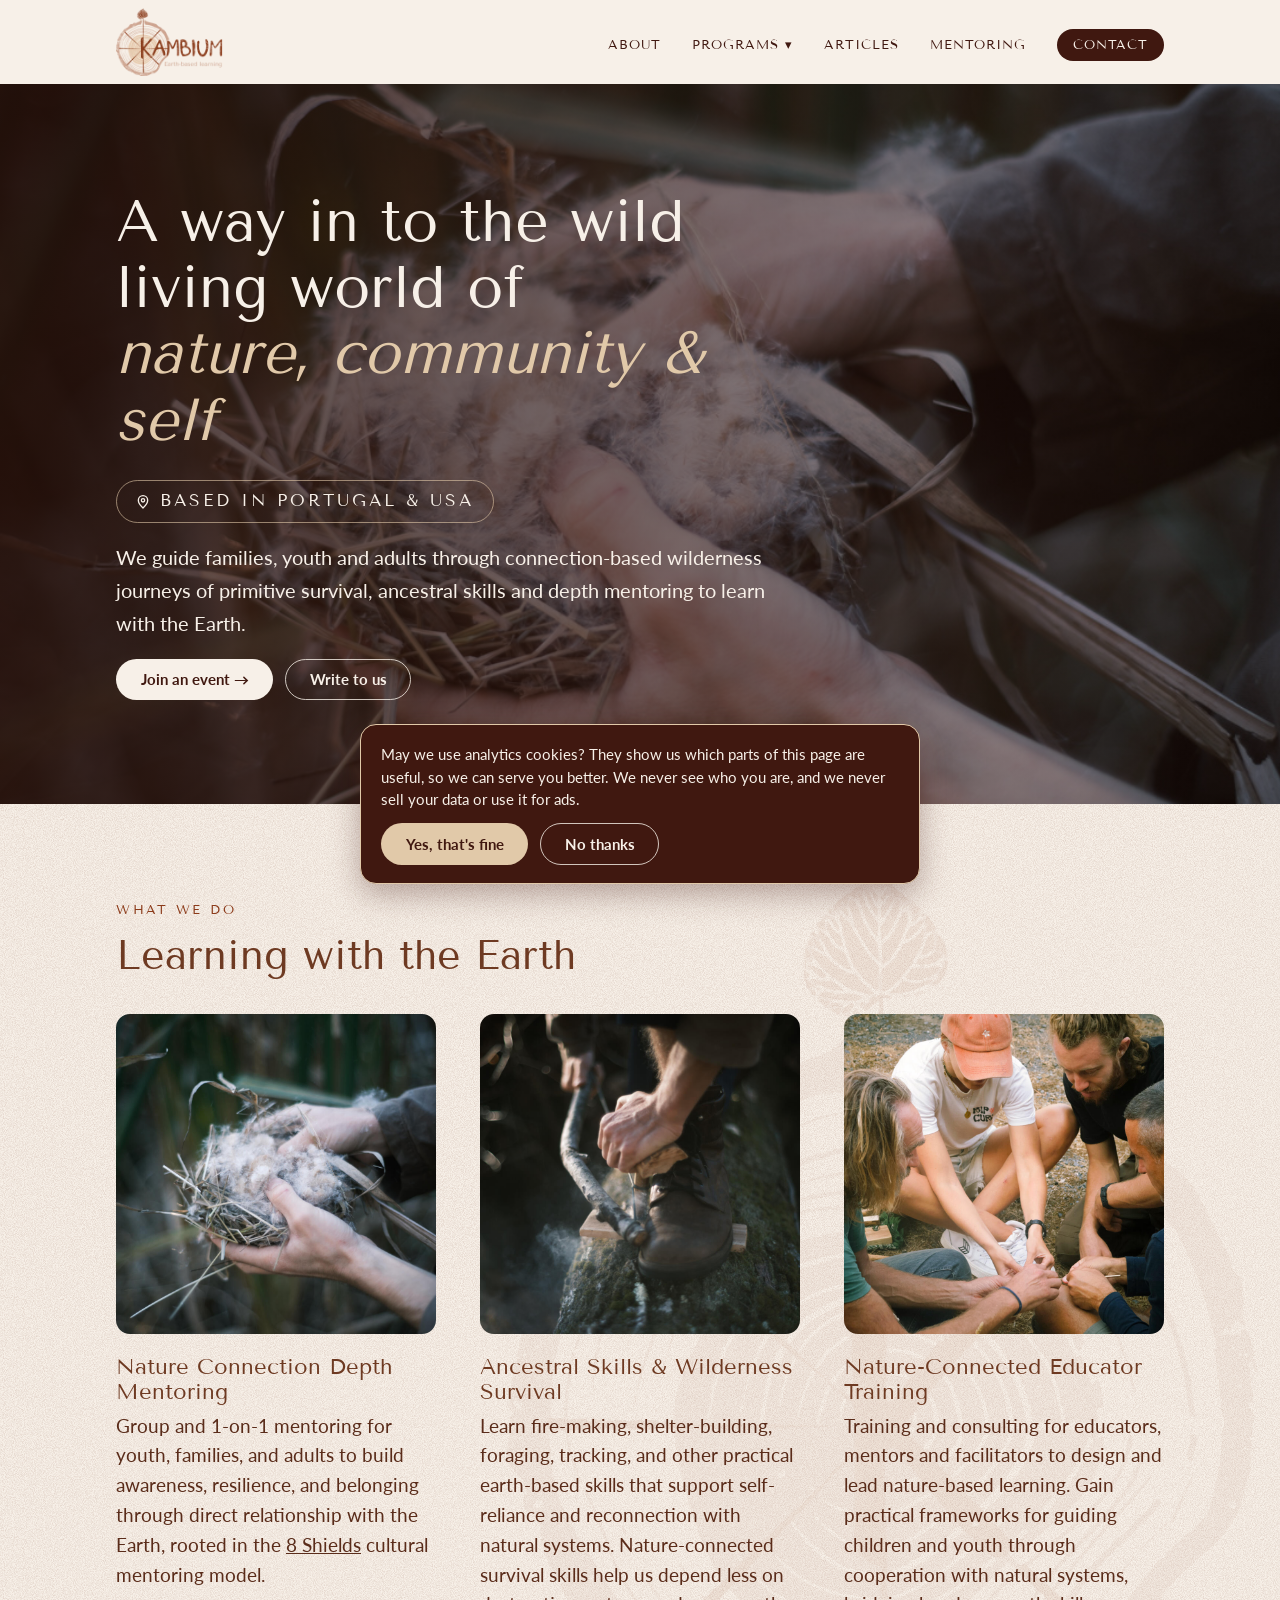
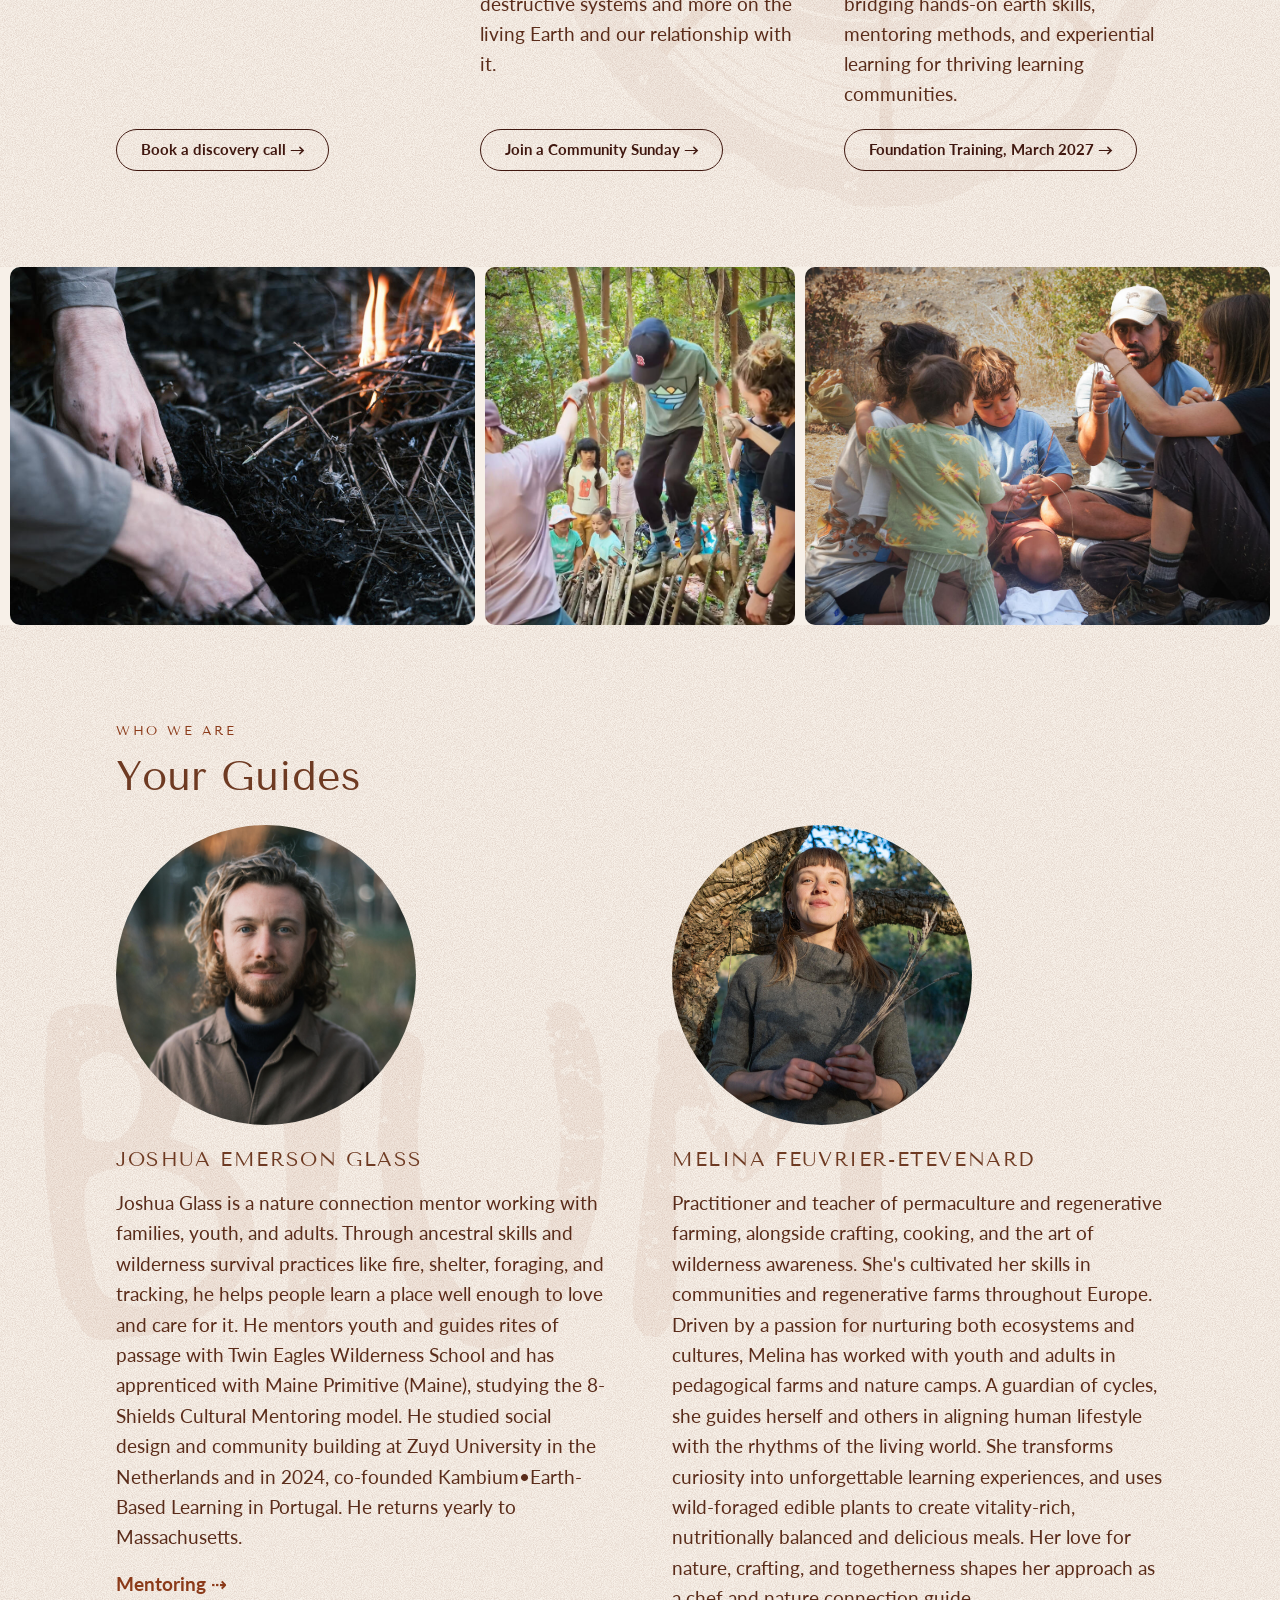
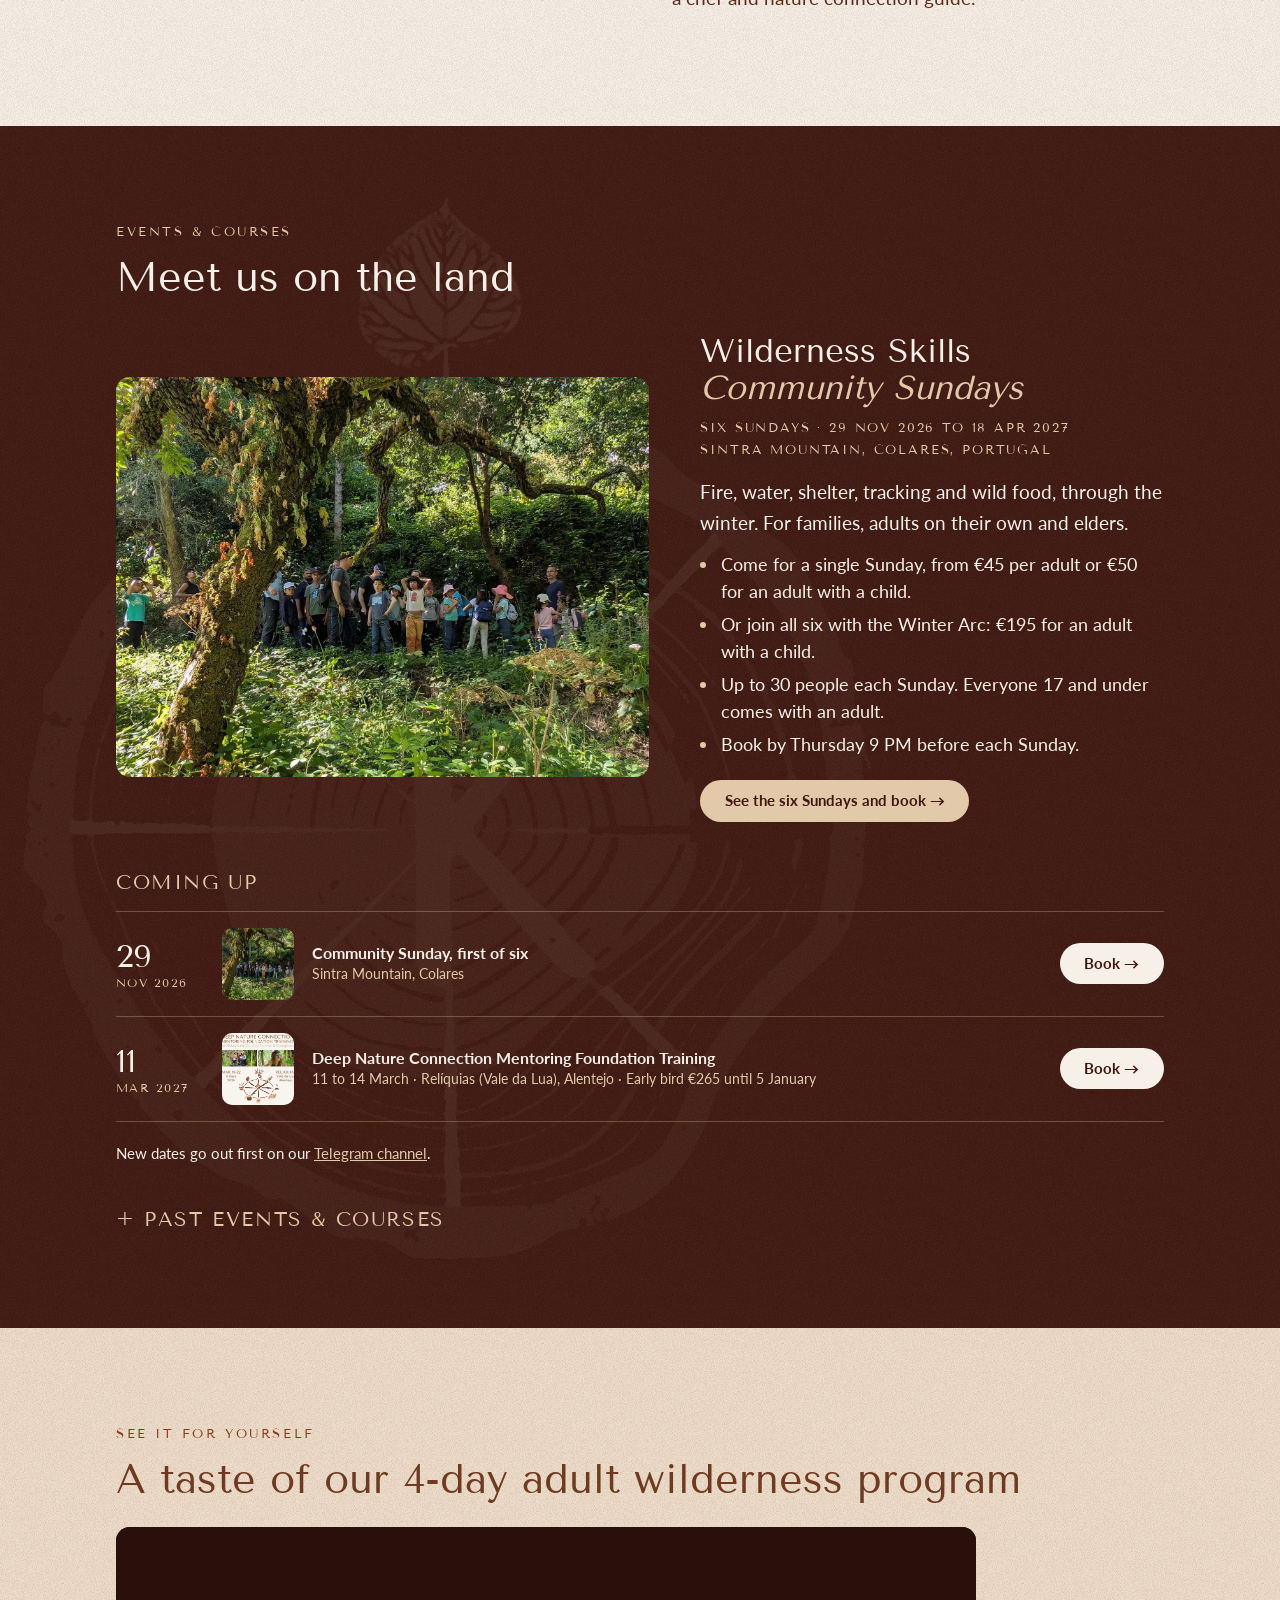
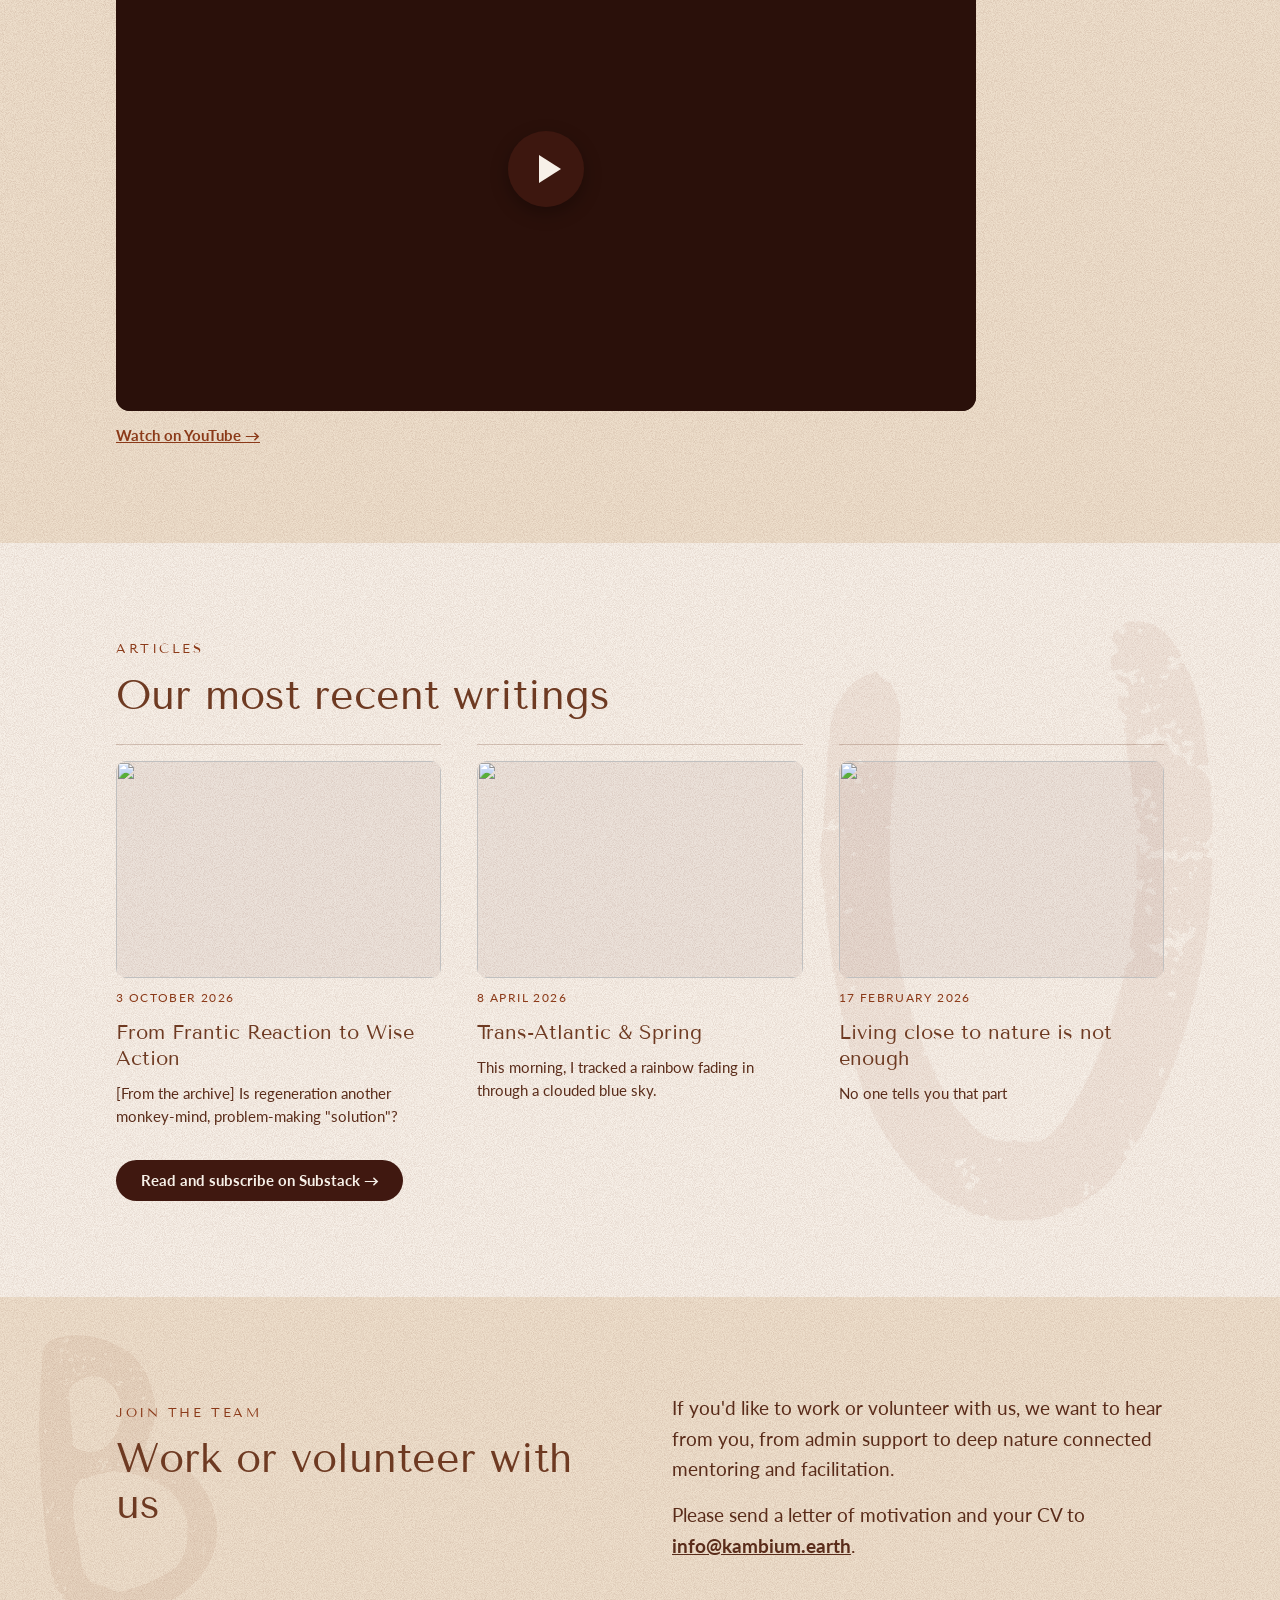
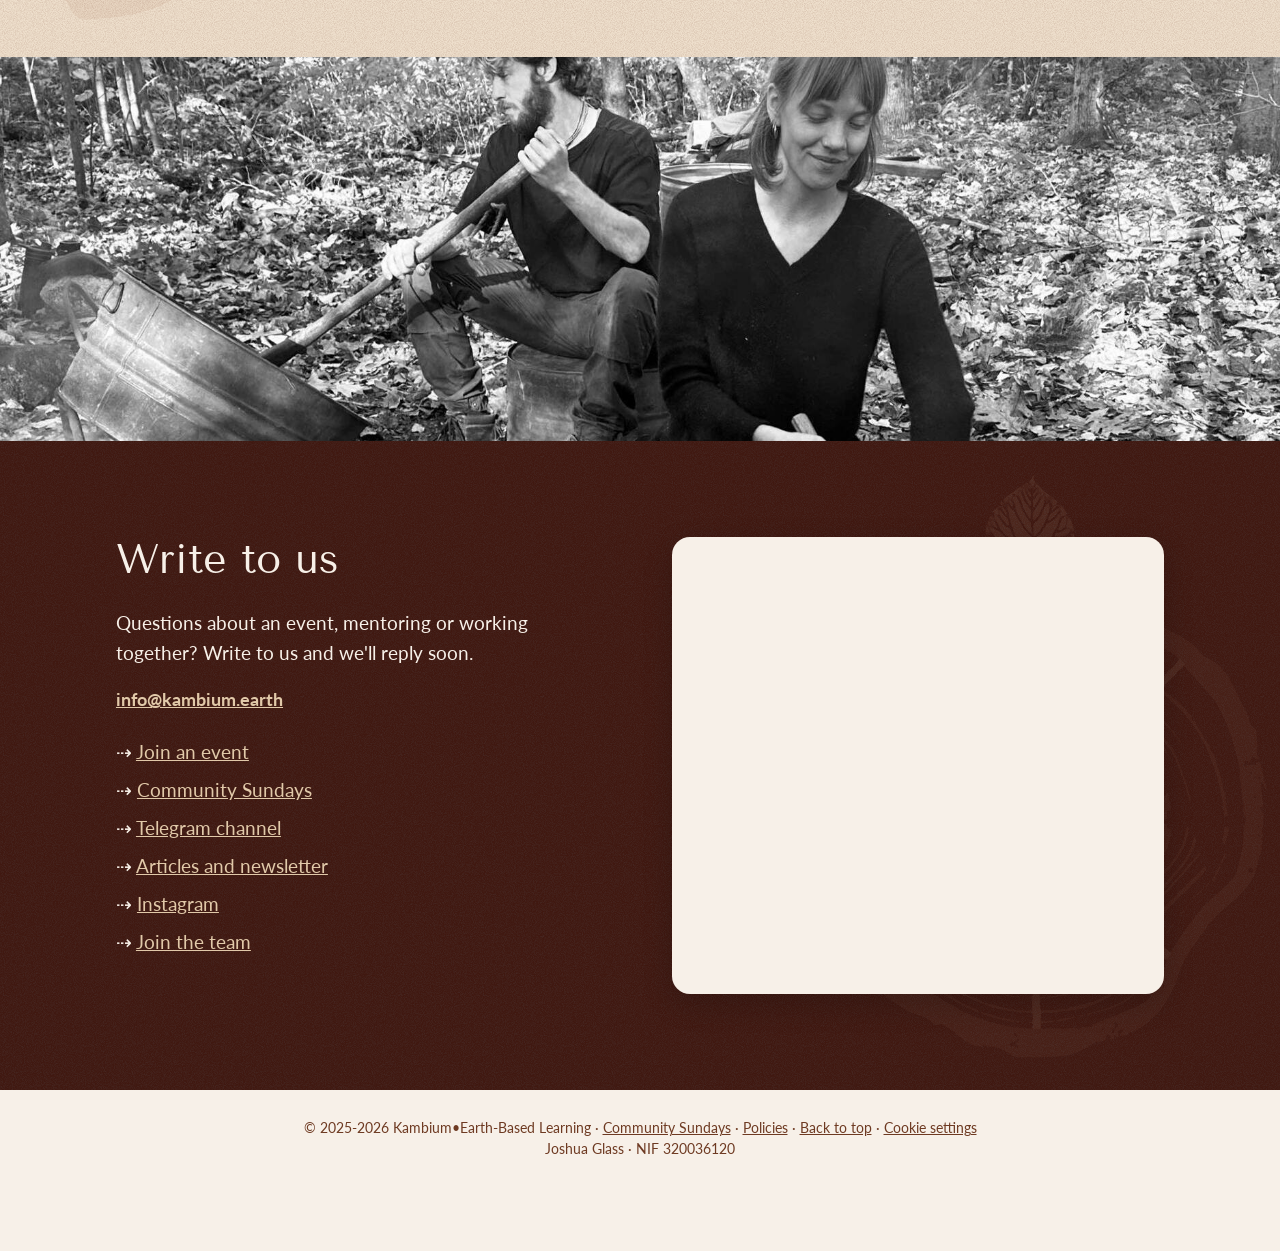
==== index.html @ 924e729e "Menu: 44px tap targets for submenu links" ====
<!doctype html>
<html lang="en">
<head>
<meta charset="utf-8">
<meta name="viewport" content="width=device-width, initial-scale=1">
<title>Kambium•Earth-Based Learning</title>
<meta name="description" content="Deep nature connection, ancestral skills and wilderness survival for families, youth and adults. Rooted in the 8 Shields mentoring model. Based in Portugal and the USA.">
<link rel="canonical" href="https://kambium.earth/">
<meta property="og:site_name" content="Kambium•Earth-Based Learning">
<meta property="og:locale" content="en_GB">
<meta property="og:type" content="website">
<meta property="og:url" content="https://kambium.earth/">
<meta property="og:title" content="Kambium•Earth-Based Learning">
<meta property="og:description" content="A way in to the wild living world of nature, community and self. Wilderness journeys, ancestral skills and depth mentoring in Portugal and the USA.">
<meta property="og:image" content="https://kambium.earth/images/og-home.jpg?v=20261030">
<meta property="og:image:secure_url" content="https://kambium.earth/images/og-home.jpg?v=20261030">
<meta property="og:image:type" content="image/jpeg">
<meta property="og:image:width" content="1200">
<meta property="og:image:height" content="630">
<meta property="og:image:alt" content="A way in to the wild living world of nature, community and self. Hands holding a tinder bundle.">
<meta name="twitter:card" content="summary_large_image">
<meta name="twitter:title" content="Kambium•Earth-Based Learning">
<meta name="twitter:description" content="A way in to the wild living world of nature, community and self. Wilderness journeys, ancestral skills and depth mentoring in Portugal and the USA.">
<meta name="twitter:image" content="https://kambium.earth/images/og-home.jpg?v=20261030">
<meta name="twitter:image:alt" content="A way in to the wild living world of nature, community and self. Hands holding a tinder bundle.">
<meta itemprop="image" content="https://kambium.earth/images/og-home.jpg?v=20261030">
<meta name="theme-color" content="#401810">
<link rel="icon" href="images/favicon.png">
<link rel="apple-touch-icon" href="images/apple-touch-icon.png">
<!-- Google Analytics with consent mode: no analytics cookies until the visitor accepts -->
<script>
window.dataLayer=window.dataLayer||[];function gtag(){dataLayer.push(arguments);}
var kc=null;try{kc=localStorage.getItem('kc')}catch(e){}
gtag('consent','default',{ad_storage:'denied',ad_user_data:'denied',ad_personalization:'denied',analytics_storage:kc==='yes'?'granted':'denied'});
gtag('js',new Date());gtag('config','G-C5XQDPP2Z3');
</script>
<script async src="https://www.googletagmanager.com/gtag/js?id=G-C5XQDPP2Z3"></script>
<link rel="preconnect" href="https://fonts.googleapis.com">
<link rel="preconnect" href="https://fonts.gstatic.com" crossorigin>
<link href="https://fonts.googleapis.com/css2?family=Tenor+Sans&family=Lato:ital,wght@0,300;0,400;0,700;1,400&display=swap" rel="stylesheet">
<link rel="stylesheet" href="style.css?v=20261102e">
</head>
<body>

<!-- ===== Header ===== -->
<header class="nav" id="top">
  <div class="wrap">
    <a class="logo" href="#top" aria-label="Kambium•Earth home">
      <img src="images/logo.webp" alt="Kambium•Earth-Based Learning">
    </a>
    <button class="menu-btn" type="button" aria-expanded="false" aria-controls="site-nav">Menu</button>
    <nav aria-label="Site" id="site-nav">
      <ul>
        <li><a href="#about">About</a></li>
        <li class="drop"><a href="#events" aria-haspopup="true">Programs ▾</a>
          <ul class="sub">
            <li><a href="https://sundays.kambium.earth">Community Sundays</a></li>
            <li><a href="https://www.tickettailor.com/events/kambiumpartners/2012165">Mentoring Foundation Training</a></li>
            <li><a href="/boys">Boys</a></li>
          </ul>
        </li>
        <li class="hide-md"><a href="#articles">Articles</a></li>
        <li class="hide-md"><a href="https://www.joshuaglass.net/mentoring-young-men">Mentoring</a></li>
        <li><a class="book" href="#contact">Contact</a></li>
      </ul>
    </nav>
  </div>
</header>

<main>

<!-- ===== Hero ===== -->
<section class="hero home">
  <div class="photo bg"><img src="images/container01.jpg" alt="" style="object-position:50% 45%" onerror="this.classList.add('missing')"><span class="ph-label">hero photo</span></div>
  <div class="in">
    <h1>A way in to the wild living world of <em>nature, community &amp; self</em></h1>
    <p class="place"><svg width="16" height="16" viewBox="0 0 24 24" fill="none" stroke="currentColor" stroke-width="2" stroke-linecap="round" stroke-linejoin="round" aria-hidden="true"><path d="M12 21s-7-6.2-7-11.5A7 7 0 0 1 19 9.5C19 14.8 12 21 12 21z"/><circle cx="12" cy="9.5" r="2.5"/></svg>Based in Portugal &amp; USA</p>
    <p class="one">We guide families, youth and adults through connection-based wilderness journeys of primitive survival, ancestral skills and depth mentoring to learn with the Earth.</p>
    <div class="btns">
      <a class="btn light" href="#events">Join an event →</a>
      <a class="btn ghost" href="#contact">Write to us</a>
    </div>
  </div>
</section>

<!-- ===== What we do ===== -->
<section class="sec offer" id="about">
  <div class="wrap">
    <p class="kicker">What we do</p>
    <h2>Learning with the Earth</h2>
    <div class="three">
      <div>
        <figure class="photo"><img src="images/image03.jpg" alt="A mentor and children sitting together on the ground, learning a skill by hand" loading="lazy" onerror="this.classList.add('missing')"><span class="ph-label">photo</span></figure>
        <h3>Nature Connection Depth Mentoring</h3>
        <p>Group and 1-on-1 mentoring for youth, families, and adults to build awareness, resilience, and belonging through direct relationship with the Earth, rooted in the <a href="https://8shields.org/origins">8 Shields</a> cultural mentoring model.</p>
        <a class="btn offer-btn" href="https://calendar.proton.me/bookings#GZW1XOMPQpm2MHKZGPfYGZZsphySYwBGRJtuwtjv81U=">Book a discovery call →</a>
      </div>
      <div>
        <figure class="photo"><img src="images/image09.jpg" alt="Hands lighting a small fire in dry grass" loading="lazy" onerror="this.classList.add('missing')"><span class="ph-label">photo</span></figure>
        <h3>Ancestral Skills &amp; Wilderness Survival</h3>
        <p>Learn fire-making, shelter-building, foraging, tracking, and other practical earth-based skills that support self-reliance and reconnection with natural systems. Nature-connected survival skills help us depend less on destructive systems and more on the living Earth and our relationship with it.</p>
        <a class="btn offer-btn" href="https://sundays.kambium.earth">Join a Community Sunday →</a>
      </div>
      <div>
        <figure class="photo"><img src="images/image10.jpg" alt="Adults in a circle practising a hand skill together" loading="lazy" onerror="this.classList.add('missing')"><span class="ph-label">photo</span></figure>
        <h3>Nature-Connected Educator Training</h3>
        <p>Training and consulting for educators, mentors and facilitators to design and lead nature-based learning. Gain practical frameworks for guiding children and youth through cooperation with natural systems, bridging hands-on earth skills, mentoring methods, and experiential learning for thriving learning communities.</p>
        <a class="btn offer-btn" href="https://www.tickettailor.com/events/kambiumpartners/2012165">Foundation Training, March 2027 →</a>
      </div>
    </div>
  </div>
</section>

<!-- ===== Photo strip ===== -->
<div class="strip" aria-hidden="true">
  <figure class="photo"><img src="images/gallery03-1e12d134.jpg" alt="" loading="lazy" onerror="this.classList.add('missing')"><span class="ph-label">photo</span></figure>
  <figure class="photo"><img src="images/gallery02-05ef7340.jpg" alt="" loading="lazy" onerror="this.classList.add('missing')"><span class="ph-label">photo</span></figure>
  <figure class="photo"><img src="images/gallery02-35c43a0f.jpg" alt="" loading="lazy" onerror="this.classList.add('missing')"><span class="ph-label">photo</span></figure>
</div>

<!-- ===== Who we are ===== -->
<section class="sec guides team" id="team">
  <div class="wrap">
    <p class="kicker">Who we are</p>
    <h2>Your Guides</h2>
    <div class="cols">
      <div class="guide">
        <figure class="photo portrait"><img src="images/image04.jpg" alt="Joshua Emerson Glass" loading="lazy" onerror="this.classList.add('missing')"><span class="ph-label">Joshua</span></figure>
        <h3>Joshua Emerson Glass</h3>
        <p>Joshua Glass is a nature connection mentor working with families, youth, and adults. Through ancestral skills and wilderness survival practices like fire, shelter, foraging, and tracking, he helps people learn a place well enough to love and care for it. He mentors youth and guides rites of passage with Twin Eagles Wilderness School and has apprenticed with Maine Primitive (Maine), studying the 8-Shields Cultural Mentoring model. He studied social design and community building at Zuyd University in the Netherlands and in 2024, co-founded Kambium•Earth-Based Learning in Portugal. He returns yearly to Massachusetts.</p>
        <p><a class="more" href="https://www.joshuaglass.net/mentoring-young-men">Mentoring ⇢</a></p>
      </div>
      <div class="guide">
        <figure class="photo portrait"><img src="images/image08.jpg" alt="Melina Feuvrier-Etevenard" loading="lazy" onerror="this.classList.add('missing')"><span class="ph-label">Melina</span></figure>
        <h3>Melina Feuvrier-Etevenard</h3>
        <p>Practitioner and teacher of permaculture and regenerative farming, alongside crafting, cooking, and the art of wilderness awareness. She's cultivated her skills in communities and regenerative farms throughout Europe. Driven by a passion for nurturing both ecosystems and cultures, Melina has worked with youth and adults in pedagogical farms and nature camps. A guardian of cycles, she guides herself and others in aligning human lifestyle with the rhythms of the living world. She transforms curiosity into unforgettable learning experiences, and uses wild-foraged edible plants to create vitality-rich, nutritionally balanced and delicious meals. Her love for nature, crafting, and togetherness shapes her approach as a chef and nature connection guide.</p>
      </div>
    </div>

    <div class="lineage-wrap" id="lineage" hidden>
      <p class="subhead">Our lineage</p>
      <div class="lineage-people">
        <div>
          <h3>Jeannine Tidwell</h3>
          <p>Co-Founder and Co-Director of Twin Eagles Wilderness School in Sandpoint, Idaho. She and her husband founded the school around 2005, focusing on reconnecting people with nature, community, and themselves through wilderness skills and experiential education. The school emphasizes kinship with place and the broader bio-region, forming deep relationships to foster a sense of belonging. Jeannine has been mentoring people of all ages for over 20 years and leads programs focused on mentoring, leadership, personal growth, and rites of passage for girls and women.</p>
        </div>
        <div>
          <h3>Tim Corcoran</h3>
          <p>Founder of Purpose Mountain and co-founder of Twin Eagles Wilderness School. A certified Nature-Based Purpose Guide dedicated to personal mentoring and supporting people's deep connection with wild nature to discover their purpose and live their vision. With over two decades of experience, Tim leads men's groups, vision quests, and transformational ceremonies rooted in teachings from <a href="https://www.twineagles.org/lineage.html">his mentors and indigenous elders</a>. He is dedicated to healing cultural divides, fostering holistic health, and nurturing an earth caretaker movement, living as a heart-centered father and mentor.</p>
        </div>
      </div>
    </div>
  </div>
</section>

<!-- ===== Events ===== -->
<section class="sec dark events" id="events">
  <div class="wrap">
    <p class="kicker">Events &amp; Courses</p>
    <h2>Meet us on the land</h2>

    <div class="feature-event">
      <a class="photo" href="https://sundays.kambium.earth" aria-label="Wilderness Skills Community Sundays"><img src="images/sundays.webp" alt="Families gathered under an old oak on Sintra Mountain" loading="lazy" onerror="this.classList.add('missing')"><span class="ph-label">Sundays photo</span></a>
      <div>
        <h3>Wilderness Skills <em>Community Sundays</em></h3>
        <p class="meta">Six Sundays · 29 Nov 2026 to 18 Apr 2027<br>Sintra Mountain, Colares, Portugal</p>
        <p>Fire, water, shelter, tracking and wild food, through the winter. For families, adults on their own and elders.</p>
        <ul class="dots" style="margin-top:.8rem">
          <li>Come for a single Sunday, from €45 per adult or €50 for an adult with a child.</li>
          <li>Or join all six with the Winter Arc: €195 for an adult with a child.</li>
          <li>Up to 30 people each Sunday. Everyone 17 and under comes with an adult.</li>
          <li>Book by Thursday 9 PM before each Sunday.</li>
        </ul>
        <div class="btns"><a class="btn sandbtn" href="https://sundays.kambium.earth">See the six Sundays and book →</a></div>
      </div>
    </div>

    <div class="upcoming">
      <p class="subhead">Coming up</p>
      <ul class="prog">
        <li>
          <p class="pdate"><span>29</span>Nov 2026</p>
          <figure class="photo pthumb"><img src="images/sundays.webp" alt="" loading="lazy" onerror="this.classList.add('missing')"></figure>
          <div class="ptext"><h4>Community Sunday, first of six</h4><p>Sintra Mountain, Colares</p></div>
          <a class="btn light" href="https://sundays.kambium.earth">Book →</a>
        </li>
        <li>
          <p class="pdate"><span>11</span>Mar 2027</p>
          <figure class="photo pthumb"><img src="images/image14.jpg" alt="" loading="lazy" onerror="this.classList.add('missing')"></figure>
          <div class="ptext"><h4>Deep Nature Connection Mentoring Foundation Training</h4><p>11 to 14 March · Relíquias (Vale da Lua), Alentejo · Early bird €265 until 5 January</p></div>
          <a class="btn light" href="https://www.tickettailor.com/events/kambiumpartners/2012165">Book →</a>
        </li>
      </ul>
      <p class="tg">New dates go out first on our <a href="https://t.me/kambiumearth">Telegram channel</a>.</p>
    </div>

    <details class="past" id="past">
      <summary class="subhead">Past events &amp; courses</summary>
      <div class="past-list">
        <a class="past-item" href="https://buytickets.at/kambiumpartners/2012165">
          <figure class="photo"><img src="images/image14.jpg" alt="" loading="lazy" onerror="this.classList.add('missing')"></figure>
          <div><h4>Deep Nature Connection Mentoring Foundation Training</h4><p>19 to 22 March 2026 · Relíquias, Alentejo</p></div>
        </a>
        <a class="past-item" href="https://events.kambium.earth/events/kambiumearth/2107438">
          <figure class="photo"><img src="images/image12.jpg" alt="" loading="lazy" onerror="this.classList.add('missing')"></figure>
          <div><h4>The Edge of the Village: Permaculture &amp; Ecological Stewardship</h4><p>12 April 2026 · Terra Alta, Ulgueira</p></div>
        </a>
        <a class="past-item" href="https://events.kambium.earth/events/kambiumearth/1795863">
          <figure class="photo"><img src="images/image06.jpg" alt="" loading="lazy" onerror="this.classList.add('missing')"></figure>
          <div><h4>Family Deep Nature Connection Overnight</h4><p>27 to 29 March 2026 · Abela, Alentejo</p></div>
        </a>
        <a class="past-item" href="https://events.kambium.earth/events/kambiumearth/1987178">
          <figure class="photo"><img src="images/image02.jpg" alt="" loading="lazy" onerror="this.classList.add('missing')"></figure>
          <div><h4>Winter Wilderness Skills Community Days</h4><p>January to March 2026 · Colares, Sintra</p></div>
        </a>
        <a class="past-item" href="https://events.kambium.earth/events/kambiumearth/1990423">
          <figure class="photo"><img src="images/image05.jpg" alt="" loading="lazy" onerror="this.classList.add('missing')"></figure>
          <div><h4>Adult Training: Nature-Connection &amp; Wilderness Skills</h4><p>28 February 2026 · Colares, Sintra</p></div>
        </a>
      </div>
    </details>
  </div>
</section>

<!-- ===== Video ===== -->
<section class="sec taste" id="taste">
  <div class="wrap">
    <p class="kicker">See it for yourself</p>
    <h2>A taste of our 4-day adult wilderness program</h2>
    <div class="video"><button class="yt" type="button" data-id="8SbpHIgsKYU" aria-label="Play video: Kambium•Earth 4-day adult wilderness program" style="background-image:url(https://i.ytimg.com/vi/8SbpHIgsKYU/hqdefault.jpg)"><span class="yt-play"></span></button></div>
    <p class="yt-alt"><a href="https://www.youtube.com/watch?v=8SbpHIgsKYU">Watch on YouTube →</a></p>
  </div>
</section>

<!-- ===== Articles ===== -->
<section class="sec articles" id="articles">
  <div class="wrap">
    <p class="kicker">Articles</p>
    <h2>Our most recent writings</h2>
    <div class="kb-feed" id="kb-feed">
      <a class="kb-card" href="https://joshuaglass.substack.com/p/from-frantic-reaction-to-wise-action"><div class="kb-thumb-frame"><img class="kb-thumb" loading="lazy" alt="" src="https://substackcdn.com/image/fetch/$s_!hG3H!,f_auto,q_auto:good,fl_progressive:steep/https://substack-post-media.s3.amazonaws.com/public/images/d0457e37-5b34-477e-aae1-82d6d5be892f_2211x1658.png"></div><p class="kb-date">3 October 2026</p><h3 class="kb-title">From Frantic Reaction to Wise Action</h3><p class="kb-excerpt">[From the archive] Is regeneration another monkey-mind, problem-making "solution"?</p></a>
      <a class="kb-card" href="https://joshuaglass.substack.com/p/trans-atlantic-and-spring"><div class="kb-thumb-frame"><img class="kb-thumb" loading="lazy" alt="" src="https://substackcdn.com/image/fetch/$s_!H4HN!,f_auto,q_auto:good,fl_progressive:steep/https://substack-post-media.s3.amazonaws.com/public/images/4996b667-4f08-4530-9883-89f5f4b5367a_4032x3024.jpeg"></div><p class="kb-date">8 April 2026</p><h3 class="kb-title">Trans-Atlantic &amp; Spring</h3><p class="kb-excerpt">This morning, I tracked a rainbow fading in through a clouded blue sky.</p></a>
      <a class="kb-card" href="https://joshuaglass.substack.com/p/living-close-to-nature-is-not-enough"><div class="kb-thumb-frame"><img class="kb-thumb" loading="lazy" alt="" src="https://substackcdn.com/image/fetch/$s_!k5fe!,f_auto,q_auto:good,fl_progressive:steep/https://substack-post-media.s3.amazonaws.com/public/images/9c69587e-85c4-4ef7-8b86-5d5c229ac3db_1024x608.png"></div><p class="kb-date">17 February 2026</p><h3 class="kb-title">Living close to nature is not enough</h3><p class="kb-excerpt">No one tells you that part</p></a>
    </div>
    <div class="btns"><a class="btn primary" href="https://joshuaglass.substack.com">Read and subscribe on Substack →</a></div>
  </div>
</section>

<!-- ===== Work with us ===== -->
<section class="sec sand apply" id="apply">
  <div class="wrap cols">
    <div>
      <p class="kicker">Join the team</p>
      <h2>Work or volunteer with us</h2>
    </div>
    <div>
      <p>If you'd like to work or volunteer with us, we want to hear from you, from admin support to deep nature connected mentoring and facilitation.</p>
      <p style="margin-top:1rem">Please send a letter of motivation and your CV to <a href="mailto:info@kambium.earth"><b>info@kambium.earth</b></a>.</p>
    </div>
  </div>
</section>

<!-- ===== Photo band ===== -->
<figure class="photo band-photo"><img src="images/image07.jpg" alt="" loading="lazy" onerror="this.classList.add('missing')"><span class="ph-label">photo</span></figure>

<!-- ===== Write to us ===== -->
<section class="sec dark contact" id="contact">
  <div class="wrap cols">
    <div>
      <h2>Write to us</h2>
      <p>Questions about an event, mentoring or working together? Write to us and we'll reply soon.</p>
      <p style="margin-top:1rem"><a class="mail link" href="mailto:info@kambium.earth">info@kambium.earth</a></p>
      <ul class="links">
        <li>⇢ <a class="link" href="#events">Join an event</a></li>
        <li>⇢ <a class="link" href="https://sundays.kambium.earth">Community Sundays</a></li>
        <li>⇢ <a class="link" href="https://t.me/kambiumearth">Telegram channel</a></li>
        <li>⇢ <a class="link" href="https://joshuaglass.substack.com">Articles and newsletter</a></li>
        <li>⇢ <a class="link" href="https://instagram.com/kambium.earth">Instagram</a></li>
        <li>⇢ <a class="link" href="#apply">Join the team</a></li>
      </ul>
    </div>
    <div class="form-card">
      <iframe data-tally-src="https://tally.so/embed/aO99oq?alignLeft=1&amp;hideTitle=1&amp;transparentBackground=1&amp;dynamicHeight=1" loading="lazy" height="420" title="Write to us"></iframe>
    </div>
  </div>
</section>

<!-- ===== Order complete (Ticket Tailor can return here) ===== -->
<section class="sec sand target-only" id="order-complete">
  <div class="wrap">
    <h2>Order complete</h2>
    <p>Check your email for confirmation and order information.</p>
    <p style="margin-top:1rem">Do you know a boy or young man? Reach out to Joshua to explore <a href="https://www.joshuaglass.net/mentoring-young-men">mentoring for young men</a>.</p>
    <div class="btns" style="margin-top:1.4rem"><a class="btn primary" href="#events">← All events</a></div>
  </div>
</section>

</main>

<footer>
  <p>© 2025-2026 Kambium•Earth-Based Learning · <a href="https://sundays.kambium.earth">Community Sundays</a> · <a href="https://drive.proton.me/urls/AQDGAWS4RG#cQ1Fu6TGTJFh">Policies</a> · <a href="#top">Back to top</a> · <a href="#" id="kc-open">Cookie settings</a></p>
  <p>Joshua Glass · NIF 320036120</p>
</footer>

<a class="btn primary mobile-book" href="#events">Join an event</a>

<script>
  (function(){var n=document.querySelector('.nav');function f(){n.classList.toggle('stuck',window.scrollY>4)}window.addEventListener('scroll',f,{passive:true});f();})();
</script>
<script src="https://tally.so/widgets/embed.js" async onload="Tally.loadEmbeds()"></script>
<script>
(function () { var SUBSTACK = 'https://joshuaglass.substack.com'; var POSTS = 3; var CACHE_KEY = 'kb-substack-feed-v2'; var CACHE_MINUTES = 30; var box = document.getElementById('kb-feed'); if (!box) return; var endpoint = 'https://api.rss2json.com/v1/api.json?rss_url=' + encodeURIComponent(SUBSTACK + '/feed'); function formatDate(value) { var d = new Date(value.replace(' ', 'T')); if (isNaN(d)) return ''; return d.toLocaleDateString('en-GB', { day: 'numeric', month: 'long', year: 'numeric' }); } function decode(text) { var tmp = document.createElement('textarea'); tmp.innerHTML = text || ''; return tmp.value; } function firstImage(html) { if (!html) return null; var match = html.match(/<img[^>]+src=["']([^"']+)["']/i); return match ? decode(match[1]) : null; } function postImage(post) { if (post.enclosure && post.enclosure.link) return decode(post.enclosure.link); if (post.thumbnail) return decode(post.thumbnail); return firstImage(post.content) || firstImage(post.description); } function plainText(html) { var tmp = document.createElement('div'); tmp.innerHTML = html || ''; return (tmp.textContent || '').replace(/\s+/g, ' ').trim(); } function trim(text, max) { if (text.length <= max) return text; return text.slice(0, text.lastIndexOf(' ', max)) + '…'; } function message(text) { box.innerHTML = ''; var p = document.createElement('p'); p.className = 'kb-note'; p.textContent = text; box.appendChild(p); } function render(items) { box.innerHTML = ''; items.slice(0, POSTS).forEach(function (post) { var card = document.createElement('a'); card.className = 'kb-card'; card.href = post.link; card.target = '_blank'; card.rel = 'noopener'; var img = postImage(post); if (img) { var frame = document.createElement('div'); frame.className = 'kb-thumb-frame'; var el = document.createElement('img'); el.className = 'kb-thumb'; el.loading = 'lazy'; el.alt = ''; el.onerror = function () { frame.remove(); }; el.src = img; frame.appendChild(el); card.appendChild(frame); } var date = formatDate(post.pubDate || ''); if (date) { var d = document.createElement('p'); d.className = 'kb-date'; d.textContent = date; card.appendChild(d); } var h = document.createElement('h3'); h.className = 'kb-title'; h.textContent = decode(post.title) || 'Untitled'; card.appendChild(h); var excerpt = plainText(post.description || post.content); if (excerpt) { var p = document.createElement('p'); p.className = 'kb-excerpt'; p.textContent = trim(excerpt, 140); card.appendChild(p); } box.appendChild(card); }); } function readCache() { try { var raw = window.localStorage.getItem(CACHE_KEY); if (!raw) return null; var saved = JSON.parse(raw); if (Date.now() - saved.time > CACHE_MINUTES * 60 * 1000) return null; return saved.items; } catch (e) { return null; } } function writeCache(items) { try { window.localStorage.setItem(CACHE_KEY, JSON.stringify({ time: Date.now(), items: items })); } catch (e) {} } var cached = readCache(); if (cached && cached.length) { render(cached); return; } fetch(endpoint) .then(function (res) { if (!res.ok) throw new Error('HTTP ' + res.status); return res.json(); }) .then(function (data) { if (data.status !== 'ok' || !Array.isArray(data.items) || !data.items.length) { throw new Error(data.message || 'No items in feed'); } var slim = data.items.slice(0, POSTS).map(function (p) { return { title: p.title, link: p.link, pubDate: p.pubDate, thumbnail: p.thumbnail, enclosure: p.enclosure, description: p.description, content: p.content }; }); writeCache(slim); render(slim); }) .catch(function (err) { console.error('Substack feed:', err); }); })();
</script>
<script>
(function(){function load(){if(window.Tally){Tally.loadEmbeds();return}document.querySelectorAll('iframe[data-tally-src]:not([src])').forEach(function(e){e.src=e.dataset.tallySrc})}setTimeout(load,2500)})();
</script>
<div id="kc-banner" hidden role="dialog" aria-label="Cookie choice" style="position:fixed;left:16px;right:16px;bottom:16px;z-index:100;max-width:560px;margin:0 auto;background:var(--bark);color:var(--parchment);border:1px solid var(--sand);border-radius:16px;padding:18px 20px;box-shadow:0 10px 30px rgba(64,24,16,.35);font-size:.95rem;line-height:1.5">
  <p style="margin:0 0 12px">May we use analytics cookies? They show us which parts of this page are useful, so we can serve you better. We never see who you are, and we never sell your data or use it for ads.</p>
  <div class="btns"><button type="button" data-yes class="btn sandbtn" style="cursor:pointer;font-family:inherit">Yes, that's fine</button><button type="button" data-no class="btn ghost" style="cursor:pointer;font-family:inherit;background:none">No thanks</button></div>
</div>
<script>
(function(){var b=document.getElementById('kc-banner');function show(){b.hidden=false}var c=null;try{c=localStorage.getItem('kc')}catch(e){}if(!c)show();
function set(v){try{localStorage.setItem('kc',v)}catch(e){}b.hidden=true;gtag('consent','update',{analytics_storage:v==='yes'?'granted':'denied'})}
b.querySelector('[data-yes]').onclick=function(){set('yes')};b.querySelector('[data-no]').onclick=function(){set('no')};
var l=document.getElementById('kc-open');if(l)l.onclick=function(e){e.preventDefault();show()};})();
</script>
<script>
(function(){var h=document.querySelector('header.nav'),b=h&&h.querySelector('.menu-btn');if(!b)return;
b.addEventListener('click',function(){var o=h.classList.toggle('open');b.setAttribute('aria-expanded',o)});
h.querySelectorAll('nav a').forEach(function(a){a.addEventListener('click',function(){h.classList.remove('open');b.setAttribute('aria-expanded','false')})});
document.querySelectorAll('.yt').forEach(function(y){y.addEventListener('click',function(){var f=document.createElement('iframe');f.src='https://www.youtube-nocookie.com/embed/'+y.dataset.id+'?autoplay=1&playsinline=1&rel=0';f.title=y.getAttribute('aria-label');f.allow='autoplay; encrypted-media; picture-in-picture; fullscreen';f.allowFullscreen=true;f.referrerPolicy='strict-origin-when-cross-origin';y.replaceWith(f)})});})();
</script>
</body>
</html>
---- style.css ----
/* Kambium•Earth-Based Learning · kambium.earth
   Static site. Same tokens and riso layer as sundays.kambium.earth. */
:root{
  --parchment:#F7F0E8; --bark:#401810; --rust:#8B3A19; --rust6:#6E3A22;
  --ember:#C0783F; --clay:#C8A088; --sand:#E1C9A9; --sandbg:#EEDFCC; --moss:#5E6139;
  --body:#5a2c1a;
  --wrap:1160px; --pad:clamp(20px,5vw,56px);
  --sec:clamp(56px,8vw,96px);
  --nav-h:84px;
}
*{box-sizing:border-box;margin:0;padding:0}
html{scroll-behavior:smooth}
section[id]{scroll-margin-top:var(--nav-h)}
body{background:var(--parchment);color:var(--body);font-family:Lato,system-ui,sans-serif;font-weight:400;font-size:clamp(17px,1.1vw + 10px,19px);line-height:1.6;-webkit-font-smoothing:antialiased}
img{display:block;max-width:100%}
a{color:inherit}
.wrap{max-width:var(--wrap);margin:0 auto;padding:0 var(--pad)}
h1,h2,h3,.tenor{font-family:'Tenor Sans',Georgia,serif;font-weight:400;line-height:1.12}
h2{font-size:clamp(1.9rem,3.2vw,2.6rem);color:var(--rust6);margin-bottom:.6em}
.dark h2{color:var(--parchment)}
.lead{font-size:1.1em;max-width:62ch}
.sec{padding:var(--sec) 0}
.dark{background:var(--bark);color:var(--parchment)}
.sand{background:var(--sandbg)}

/* Buttons */
.btns{display:flex;flex-wrap:wrap;gap:12px;align-items:center}
.btn{display:inline-flex;align-items:center;gap:.5em;border-radius:999px;padding:.85em 1.6em;font-weight:700;font-size:.92rem;text-decoration:none;line-height:1;border:1.5px solid transparent;transition:background .15s,color .15s,border-color .15s}
.btn.primary{background:var(--bark);color:var(--parchment)}
.btn.primary:hover{background:var(--rust6)}
.btn.light{background:var(--parchment);color:var(--bark)}
.btn.light:hover{background:var(--sand)}
.btn.ghost{border-color:rgba(247,240,232,.8);color:var(--parchment)}
.btn.ghost:hover{background:rgba(247,240,232,.12)}
.btn.sandbtn{background:var(--sand);color:var(--bark)}
.btn.sandbtn:hover{background:var(--clay)}

/* Photos with visible placeholders when a file is missing */
.photo{position:relative;overflow:hidden;border-radius:14px;background:repeating-linear-gradient(135deg,rgba(64,24,16,.07) 0 12px,rgba(64,24,16,.02) 12px 24px),#d9c2a6}
.photo img{width:100%;height:100%;object-fit:cover}
.photo img.missing{opacity:0}
.photo .ph-label{position:absolute;inset:0;display:flex;align-items:center;justify-content:center;text-align:center;padding:12px;color:var(--rust6);font-weight:700;font-size:.78rem;letter-spacing:.05em;text-transform:uppercase;pointer-events:none}
.photo img:not(.missing) + .ph-label{display:none}

/* Header */
.nav{position:sticky;top:0;z-index:50;background:var(--parchment);transition:box-shadow .2s}
.nav.stuck{box-shadow:0 2px 14px rgba(64,24,16,.12)}
.nav .wrap{display:flex;align-items:center;justify-content:space-between;height:var(--nav-h);padding-top:6px;padding-bottom:6px}
.nav .logo img{height:68px;width:auto}
.nav ul{list-style:none;display:flex;gap:clamp(14px,2.4vw,36px);align-items:center}
.nav ul a{text-decoration:none;font-family:'Tenor Sans',serif;text-transform:uppercase;letter-spacing:.08em;font-size:.82rem;color:var(--bark)}
.nav ul a:hover{color:var(--rust)}
.nav ul a.book{background:var(--bark);color:var(--parchment);border-radius:999px;padding:.6em 1.2em}

/* Hero (option A, title in sand italic) */
.hero{position:relative;min-height:min(78vh,640px);display:flex;align-items:center;justify-content:center;text-align:center;color:var(--parchment);overflow:hidden;background:#3a1a10}
.hero .bg{position:absolute;inset:0;border-radius:0}
.hero .ph-label{align-items:flex-end;padding-bottom:18px;color:var(--sand)}
.hero .bg::after{content:"";position:absolute;inset:0;background:rgba(40,14,8,.55)}
.hero .in{position:relative;z-index:1;max-width:820px;padding:72px var(--pad)}
.hero h1{font-size:clamp(2.4rem,6vw,4rem);margin-bottom:.45em}
.hero h1 em{display:block;font-style:italic;color:var(--sand)}
.hero .one{font-size:clamp(1.05rem,1.6vw,1.3rem);margin-bottom:1.2rem}
.rail{font-family:'Tenor Sans',serif;text-transform:uppercase;letter-spacing:.24em;font-size:.86rem;color:var(--sand);margin-bottom:1.9rem}
.rail i{font-style:normal;color:var(--parchment);padding:0 .45em}
.hero .btns{justify-content:center}

/* At a glance */
.glance .grid{display:grid;grid-template-columns:minmax(0,.95fr) minmax(0,1.15fr);gap:clamp(28px,5vw,64px);align-items:stretch}
.glance .photo{min-height:520px}
.glance h2{margin-bottom:.4em}
.glance .lead{margin-bottom:1.8rem}
.cards{display:grid;grid-template-columns:1fr 1fr;gap:14px;margin-bottom:2rem}
.card{background:#fffaf3;border:1px solid rgba(200,160,136,.55);border-radius:14px;padding:20px 20px 18px;box-shadow:0 6px 18px rgba(64,24,16,.06)}
.card h3{font-size:1.15rem;color:var(--rust6);margin-bottom:.35rem}
.card p{font-size:.95rem;line-height:1.5}
.facts{font-size:.95rem;color:var(--rust6);margin-bottom:1.6rem}
.facts b{font-weight:700}

/* Six Sundays */
.sundays .intro{margin-bottom:2.4rem;max-width:62ch}
.sgrid{display:grid;grid-template-columns:repeat(3,1fr);border-top:1px solid rgba(200,160,136,.35)}
.sday{padding:28px 26px 30px;border-bottom:1px solid rgba(200,160,136,.35);border-right:1px solid rgba(200,160,136,.35)}
.sday:nth-child(3n){border-right:0}
.sday:nth-child(3n+1){padding-left:0}
.date{font-weight:700;letter-spacing:.06em;font-size:.85rem;color:var(--sand);margin-bottom:.8rem}
.sday h3{font-family:Lato,sans-serif;font-weight:700;font-size:1.12rem;line-height:1.35;color:var(--ember);margin-bottom:.3rem}
.sday .q{font-style:italic;font-size:.97rem;margin-bottom:.9rem;opacity:.92}
ul.dots{list-style:none}
ul.dots li{position:relative;padding-left:1.1em;margin:.35em 0;font-size:.97em;line-height:1.45}
ul.dots li::before{content:"";position:absolute;left:0;top:.6em;width:6px;height:6px;border-radius:50%;background:var(--clay)}
.wide-photo{margin:0;height:clamp(220px,32vw,420px);border-radius:14px}
.sgrid-wrap .wide-photo{margin:36px 0}
.foot-note{margin-top:1rem;font-style:italic;font-size:.9em;opacity:.85}

/* Two ways */
.ways .two{display:grid;grid-template-columns:1fr 1fr;gap:24px}
.way{background:#fffaf3;border:1px solid rgba(200,160,136,.55);border-radius:18px;padding:32px 30px;display:flex;flex-direction:column}
.way.feature{border-color:rgba(110,58,34,.45);background:#fffdf8}
.way h3{font-size:1.6rem;color:var(--rust6);margin-bottom:.4rem}
.way .price{font-size:1.05rem;margin-bottom:.9rem}
.way .price s{opacity:.6}
.way p{margin-bottom:1rem}
ul.ticks{list-style:none;margin-bottom:1.4rem}
ul.ticks li{position:relative;padding-left:1.6em;margin:.45em 0;line-height:1.45}
ul.ticks li::before{content:"";position:absolute;left:.1em;top:.35em;width:.55em;height:.3em;border-left:2px solid var(--rust);border-bottom:2px solid var(--rust);transform:rotate(-45deg)}
.way .btns{margin-top:auto}
.small{font-size:.9rem}

/* Testimonials (room for three) */
.quote .context{margin:-.2rem 0 2rem;opacity:.85}
.quotes{display:grid;grid-template-columns:repeat(auto-fit,minmax(280px,1fr));gap:20px}
.q-card{background:rgba(247,240,232,.06);border:1px solid rgba(200,160,136,.35);border-radius:16px;padding:28px 26px}
.q-card blockquote{font-family:'Tenor Sans',serif;font-size:clamp(1.1rem,1.6vw,1.3rem);line-height:1.45;color:var(--parchment)}
.q-card .cite{margin-top:1rem;font-weight:700;color:var(--sand);font-size:.95rem}
.q-card.todo{border-style:dashed;opacity:.55}
.quote-photo{margin-top:28px;height:clamp(220px,30vw,380px)}

/* Details */
.cols{display:grid;grid-template-columns:1fr 1fr;gap:clamp(28px,5vw,64px)}
.subhead,.guide h3{font-family:'Tenor Sans',serif;font-weight:400;text-transform:uppercase;letter-spacing:.08em;font-size:1.25rem;line-height:1.25;color:var(--rust6);margin-bottom:1rem}
ul.dots.who li{margin:.6em 0;font-size:1em;line-height:1.6}
ul.dots.glance-list{margin:0 0 1.6rem}
ul.dots.glance-list li{margin:.6em 0;font-size:1em;line-height:1.55}
.who li b{font-weight:700}
dl.facts-list dt{font-weight:700;display:inline}
dl.facts-list dd{display:inline;margin:0}
dl.facts-list div{margin:0 0 .75em}
.details .cols>div:first-child{display:flex;flex-direction:column}
.details .photo{flex:1;min-height:260px;margin-top:1.6rem}
.details .photo img{position:absolute;inset:0;object-position:50% 22%}

/* Guides */
.guides .cols{align-items:start}
.guide .portrait{width:min(300px,70%);aspect-ratio:1;border-radius:50%;margin-bottom:1.4rem}
.guide p{margin-bottom:1rem}
.lineage{margin-top:2.4rem}
.lineage .photo{height:clamp(240px,34vw,460px)}
.lineage p{margin-top:1rem;font-style:italic;max-width:70ch}

/* FAQ */
.faq details{border-top:1px solid rgba(110,58,34,.25);padding:.85em 0}
.faq details:last-of-type{border-bottom:1px solid rgba(110,58,34,.25)}
.faq summary{cursor:pointer;font-weight:700;list-style:none;position:relative;padding-right:1.8em}
.faq summary::-webkit-details-marker{display:none}
.faq summary::after{content:"+";position:absolute;right:0;top:-.05em;font-size:1.3rem;color:var(--rust)}
.faq details[open] summary::after{content:"–"}
.faq details p{margin-top:.5em}
.faq .btns{margin-top:2rem}

/* Photo band */
.band-photo{height:clamp(220px,30vw,400px);border-radius:0}

/* Contact */
.contact .cols{align-items:start}
.contact a.link{color:var(--sand)}
.contact ul.links{list-style:none;margin:1.4rem 0}
.contact ul.links li{margin:.4em 0}
.contact .mail{font-size:1.15rem;font-weight:700;color:var(--sand)}

footer{padding:28px 0 90px;text-align:center;font-size:.85rem;color:var(--rust6)}
footer a{color:var(--rust6)}

/* Phone fixed Book button */
.mobile-book{display:none}

@media (max-width:900px){
  .nav ul li.hide-md{display:none}
}
@media (max-width:760px){
  :root{--nav-h:64px}
  .nav{position:relative}
  .nav .logo img{height:50px}
  .nav ul{display:none}
  .glance .grid,.quote .grid,.cols,.ways .two{grid-template-columns:1fr}
  .glance .photo{min-height:260px;order:-1}
  .cards{grid-template-columns:1fr}
  .sgrid{grid-template-columns:1fr}
  .sday{border-right:0;padding-left:0;padding-right:0}
  .mobile-book{display:inline-flex;position:fixed;right:16px;bottom:16px;z-index:60;box-shadow:0 6px 18px rgba(64,24,16,.35);border:1.5px solid var(--sand)}
  section[id]{scroll-margin-top:0}
}

/* Riso grain and Kambium logo shapes behind sections */
.sec{position:relative;isolation:isolate;overflow:hidden}
.sec>.wrap{position:relative;z-index:2}
.sec::after{content:"";position:absolute;inset:0;z-index:1;pointer-events:none;background-image:url("data:image/svg+xml;utf8,<svg xmlns='http://www.w3.org/2000/svg' width='240' height='240'><filter id='n'><feTurbulence type='fractalNoise' baseFrequency='1.1' numOctaves='2' stitchTiles='stitch'/><feColorMatrix values='0 0 0 0 0.25  0 0 0 0 0.1  0 0 0 0 0.06  0 0 0 1.6 -0.55'/></filter><rect width='100%' height='100%' filter='url(%23n)'/></svg>");background-size:240px;opacity:.22;mix-blend-mode:multiply}
.sec.dark::after{mix-blend-mode:normal;filter:invert(1);opacity:.12}
.sec::before{content:"";position:absolute;z-index:1;pointer-events:none;background:var(--sc);opacity:var(--so);
 -webkit-mask:var(--sm) no-repeat var(--sp,center)/contain;mask:var(--sm) no-repeat var(--sp,center)/contain}
.glance::before{--sm:url("shapes/slab.webp");--sc:var(--rust);--so:0.07;--sp:right center;top:3%;bottom:3%;right:0;width:62%}
.sundays::before{--sm:url("shapes/slab.webp");--sc:var(--sand);--so:0.07;--sp:left center;top:2%;bottom:2%;left:0;width:70%}
.ways::before{--sm:url("shapes/bium.webp");--sc:var(--rust);--so:0.06;--sp:center;top:4%;bottom:4%;left:1%;right:1%}
.quote::before{--sm:url("shapes/u.webp");--sc:var(--sand);--so:0.06;--sp:right center;top:3%;bottom:3%;right:1%;width:60%}
.details::before{--sm:url("shapes/b.webp");--sc:var(--rust);--so:0.06;--sp:right center;top:3%;bottom:3%;right:1%;width:60%}
.guides::before{--sm:url("shapes/slab.webp");--sc:var(--rust);--so:0.065;--sp:left center;top:2%;bottom:2%;left:0;width:70%}
.faq::before{--sm:url("shapes/bium.webp");--sc:var(--rust);--so:0.055;--sp:center;top:4%;bottom:4%;left:1%;right:1%}
.contact::before{--sm:url("shapes/slab.webp");--sc:var(--sand);--so:0.08;--sp:right center;top:3%;bottom:3%;right:0;width:60%}
@media (max-width:760px){.sec::before{left:0!important;right:0!important;width:auto!important}}

/* ===== kambium.earth hub additions ===== */
.hero.home{min-height:min(86vh,720px)}
.hero.home h1{font-size:clamp(2.2rem,5.4vw,3.7rem)}
.hero .place{display:inline-flex;align-items:center;gap:.5em;font-family:'Tenor Sans',serif;text-transform:uppercase;letter-spacing:.18em;font-size:clamp(.9rem,1.5vw,1.05rem);color:var(--parchment);border:1px solid rgba(225,201,169,.6);border-radius:999px;padding:.45em 1.1em;margin:0 0 1.1rem}
.kicker{font-family:'Tenor Sans',serif;text-transform:uppercase;letter-spacing:.2em;font-size:.8rem;color:var(--rust);margin-bottom:.8rem}
.dark .kicker{color:var(--sand)}

/* What we do */
.three{display:grid;grid-template-columns:repeat(3,1fr);gap:clamp(22px,3.5vw,44px);margin-top:2.2rem}
.three .photo{aspect-ratio:1;margin-bottom:1.2rem}
.three h3{font-size:1.4rem;color:var(--rust6);margin-bottom:.5rem}
.three p{font-size:.98em}
.offer .btns{margin-top:2.4rem}

/* Photo strip */
.strip{display:grid;grid-template-columns:1.5fr 1fr 1.5fr;gap:10px;padding:0 10px}
.strip .photo{height:clamp(200px,28vw,380px);border-radius:10px}

/* Team */
.team .guide .more{font-weight:700;color:var(--rust);text-decoration:none}
.team .guide .more:hover{text-decoration:underline}
.lineage-people{display:grid;grid-template-columns:1fr 1fr;gap:clamp(24px,4vw,56px);margin-top:1.4rem}
.lineage-people h3{font-family:'Tenor Sans',serif;font-size:1.2rem;color:var(--rust6);margin-bottom:.4rem}
.lineage-people p{font-size:.95em}
.lineage-wrap{margin-top:3.2rem;padding-top:2.4rem;border-top:1px solid rgba(110,58,34,.25)}

/* Events */
.feature-event{display:grid;grid-template-columns:minmax(0,1.15fr) minmax(0,1fr);gap:clamp(24px,4vw,56px);align-items:center;margin:2rem 0 3rem}
.feature-event .photo{aspect-ratio:4/3}
.feature-event h3{font-size:clamp(1.6rem,2.6vw,2.1rem);color:var(--parchment);margin-bottom:.6rem}
.feature-event h3 em{color:var(--sand)}
.feature-event .meta{font-family:'Tenor Sans',serif;text-transform:uppercase;letter-spacing:.14em;font-size:.82rem;color:var(--sand);margin-bottom:1rem;line-height:1.7}
.feature-event ul.dots li::before{background:var(--sand)}
.feature-event .btns{margin-top:1.4rem}
.video{position:relative;aspect-ratio:16/9;border-radius:14px;overflow:hidden;background:#2a100a;margin-top:1rem}
.video iframe{position:absolute;inset:0;width:100%;height:100%;border:0}
.events .subhead{color:var(--sand)}
.past{margin-top:3rem}
.past-list{display:grid;grid-template-columns:repeat(auto-fill,minmax(300px,1fr));gap:18px;margin-top:1rem}
.past-item{display:grid;grid-template-columns:96px 1fr;gap:16px;align-items:start;text-decoration:none;padding:14px;border:1px solid rgba(200,160,136,.3);border-radius:14px;transition:border-color .15s,background .15s}
.past-item:hover{border-color:var(--sand);background:rgba(247,240,232,.05)}
.past-item .photo{width:96px;height:96px;border-radius:10px}
.past-item h4{font-family:Lato,sans-serif;font-weight:700;font-size:1rem;line-height:1.35;color:var(--parchment);margin-bottom:.25rem}
.past-item p{font-size:.85rem;line-height:1.45;color:var(--sand)}

/* Articles feed */
.kb-feed{display:grid;grid-template-columns:repeat(auto-fit,minmax(240px,1fr));gap:clamp(20px,3vw,36px);margin-top:1.6rem}
.kb-card{display:flex;flex-direction:column;gap:.7rem;text-decoration:none;color:var(--body);border-top:1px solid rgba(110,58,34,.25);padding-top:1rem;transition:border-color .2s}
.kb-card:hover{border-top-color:var(--rust)}
.kb-thumb-frame{overflow:hidden;border-radius:10px;aspect-ratio:3/2;background:rgba(64,24,16,.06)}
.kb-thumb{width:100%;height:100%;object-fit:cover;transition:transform .4s}
.kb-card:hover .kb-thumb{transform:scale(1.03)}
.kb-date{font-size:.72rem;letter-spacing:.12em;text-transform:uppercase;color:var(--rust)}
.kb-title{font-family:'Tenor Sans',serif;font-weight:400;font-size:1.25rem;line-height:1.3;color:var(--rust6)}
.kb-excerpt{font-size:.92rem;line-height:1.55}
.kb-note{grid-column:1/-1}
.articles .btns{margin-top:2rem}

/* Work with us */
.apply .cols{align-items:center}

/* Contact form card */
.form-card{background:var(--parchment);color:var(--body);border-radius:18px;padding:22px 22px 6px;box-shadow:0 10px 30px rgba(0,0,0,.18)}
.form-card iframe{width:100%;border:0;min-height:420px}
.form-alt{font-size:.95rem;padding:.4rem 0 1.1rem;border-top:1px solid rgba(110,58,34,.18);margin-top:.4rem;padding-top:.9rem}
.form-alt a{color:var(--rust);font-weight:700}

/* Hub hero: text left-aligned over a left-weighted shade */
.hero.home{justify-content:flex-start;text-align:left}
.hero.home .in{width:100%;max-width:var(--wrap);margin:0 auto}
.hero.home .in>*{max-width:660px}
.hero.home .btns{justify-content:flex-start}
.hero.home .bg::after{background:linear-gradient(90deg,rgba(40,14,8,.8) 0%,rgba(40,14,8,.6) 50%,rgba(40,14,8,.3) 100%)}
@media (max-width:760px){.hero.home .bg::after{background:rgba(40,14,8,.6)}}

/* Order complete (shown only when linked to #order-complete) */
.target-only{display:none}
.target-only:target{display:block}

.offer::before{--sm:url("shapes/slab.webp");--sc:var(--rust);--so:0.07;--sp:right center;top:3%;bottom:3%;right:0;width:62%}
.team::before{--sm:url("shapes/bium.webp");--sc:var(--rust);--so:0.055;--sp:center;top:4%;bottom:4%;left:1%;right:1%}
.events::before{--sm:url("shapes/slab.webp");--sc:var(--sand);--so:0.07;--sp:left center;top:2%;bottom:2%;left:0;width:70%}
.articles::before{--sm:url("shapes/u.webp");--sc:var(--rust);--so:0.06;--sp:right center;top:3%;bottom:3%;right:1%;width:60%}
.apply::before{--sm:url("shapes/b.webp");--sc:var(--rust);--so:0.06;--sp:left center;top:3%;bottom:3%;left:1%;width:55%}

@media (max-width:900px){
  .three{grid-template-columns:1fr}
  .three .photo{aspect-ratio:16/10}
  .feature-event{grid-template-columns:1fr}
}
@media (max-width:760px){
  .strip{grid-template-columns:1fr 1fr}
  .strip .photo:first-child{grid-column:1/-1}
  .lineage-people{grid-template-columns:1fr}
}

/* What we do: one button per offer, aligned to the card bottom */
.three>div{display:flex;flex-direction:column}
.three>div>p{margin-bottom:1.2rem}
.three .offer-btn{margin-top:auto;align-self:flex-start;border-color:var(--bark);color:var(--bark)}
.three .offer-btn:hover{background:var(--bark);color:var(--parchment)}

/* Events: programme list */
.upcoming{margin-top:1rem}
.prog{list-style:none;border-top:1px solid rgba(225,201,169,.3)}
.prog li{display:grid;grid-template-columns:5.5rem 72px minmax(0,1fr) auto;gap:18px;align-items:center;padding:16px 0;border-bottom:1px solid rgba(225,201,169,.3)}
.pdate{font-family:'Tenor Sans',serif;text-transform:uppercase;letter-spacing:.12em;font-size:.75rem;color:var(--sand);line-height:1.2}
.pdate span{display:block;font-size:2rem;letter-spacing:0;color:var(--parchment)}
.pthumb{width:72px;height:72px;border-radius:10px}
.ptext h4{font-family:Lato,sans-serif;font-weight:700;font-size:1.02rem;line-height:1.35;color:var(--parchment)}
.ptext p{font-size:.88rem;color:var(--sand);line-height:1.45}
.tg{margin-top:1.2rem;font-size:.95rem}
.tg a{color:var(--sand)}

/* Past events: collapsed, text only */
details.past{margin-top:2.6rem}
details.past summary{cursor:pointer;list-style:none;margin:0}
details.past summary::-webkit-details-marker{display:none}
details.past summary::before{content:"+ ";color:var(--sand)}
details.past[open] summary::before{content:"\2013  "}
details.past .past-list{margin-top:1.2rem}
details.past .past-item{grid-template-columns:1fr;padding:12px 14px}
details.past .past-item .photo{display:none}

/* Video band */
.taste{background:var(--sandbg)}
.taste .video{max-width:860px}

@media (max-width:760px){
  .prog li{grid-template-columns:4.2rem 56px minmax(0,1fr)}
  .pthumb{width:56px;height:56px}
  .prog .btn{grid-column:3;justify-self:start}
}

/* Nav: Programs dropdown */
.nav li.drop{position:relative}
.nav .sub{display:none;position:absolute;top:100%;left:-16px;flex-direction:column;align-items:stretch;gap:0;background:var(--parchment);border:1px solid rgba(110,58,34,.18);border-radius:12px;padding:8px 0;box-shadow:0 8px 24px rgba(64,24,16,.12);min-width:180px}
.nav li.drop:hover .sub,.nav li.drop:focus-within .sub{display:flex}
.nav .sub a{display:block;padding:.6em 16px;white-space:nowrap}

/* Youth page (Kambium for Boys) */
.boys .intro{display:grid;grid-template-columns:minmax(0,1.1fr) minmax(0,.9fr);gap:clamp(24px,4vw,56px);align-items:center}
.boys h1{font-size:clamp(2rem,4.4vw,3rem);color:var(--rust6);margin-bottom:.5em}
.boys .photo{aspect-ratio:4/5}
.boys dl{margin-top:1.4rem;display:grid;gap:.45rem}
.boys dt{display:inline;font-weight:700}
.boys dd{display:inline;margin:0}
.boys .form-card{max-width:760px;margin:3rem auto 0;box-shadow:0 10px 30px rgba(64,24,16,.12)}
.boys .form-card iframe{min-height:600px}
.boys .ask{text-align:center;margin-top:1.4rem;font-size:.95rem}
.boys .ask a{color:var(--rust);font-weight:700}
@media (max-width:760px){.boys .intro{grid-template-columns:1fr}.boys .photo{aspect-ratio:16/10;order:-1}}

/* Video: tap-to-play poster, loads YouTube only when tapped */
.yt{position:absolute;inset:0;width:100%;height:100%;border:0;padding:0;cursor:pointer;background:#2a100a center/cover no-repeat}
.yt-play{position:absolute;left:50%;top:50%;width:76px;height:76px;margin:-38px 0 0 -38px;border-radius:50%;background:rgba(64,24,16,.88);box-shadow:0 6px 18px rgba(0,0,0,.3);transition:background .15s}
.yt-play::after{content:"";position:absolute;left:31px;top:24px;border-style:solid;border-width:14px 0 14px 22px;border-color:transparent transparent transparent var(--parchment)}
.yt:hover .yt-play,.yt:focus-visible .yt-play{background:var(--rust)}
.yt-alt{margin-top:.8rem;font-size:.92rem}
.yt-alt a{color:var(--rust);font-weight:700}

/* Site menu: GLOBAL component, keep identical in every Kambium repo. Menu button at 900px and below */
.menu-btn{display:none}
@media (max-width:900px){
  .menu-btn{display:inline-flex;align-items:center;min-height:44px;background:none;border:1.5px solid var(--bark);color:var(--bark);border-radius:999px;padding:.5em 1.15em;font-family:'Tenor Sans',serif;text-transform:uppercase;letter-spacing:.14em;font-size:.78rem;cursor:pointer}
  .nav nav>ul{display:none}
  .nav.open .menu-btn{background:var(--bark);color:var(--parchment)}
  .nav.open nav{position:absolute;top:100%;left:0;right:0;z-index:70;background:var(--parchment);box-shadow:0 12px 24px rgba(64,24,16,.16);padding:6px var(--pad) 20px;max-height:calc(100vh - var(--nav-h));overflow-y:auto}
  .nav.open nav>ul{display:flex;flex-direction:column;align-items:stretch;gap:0}
  .nav.open nav li,.nav.open nav li.hide-md{display:block}
  .nav.open nav>ul>li{border-bottom:1px solid rgba(200,160,136,.45)}
  .nav.open nav>ul>li:last-child{border-bottom:0}
  .nav.open nav a{display:block;padding:.9em 0;font-size:.92rem}
  .nav.open .sub{display:flex;position:static;box-shadow:none;border:0;border-radius:0;padding:0 0 .6em 14px;min-width:0;background:none}
  .nav.open .sub a{padding:.85em 0;font-size:.82rem}
  .nav.open nav a.book{display:inline-block;margin-top:.9rem;padding:.75em 1.4em}
}
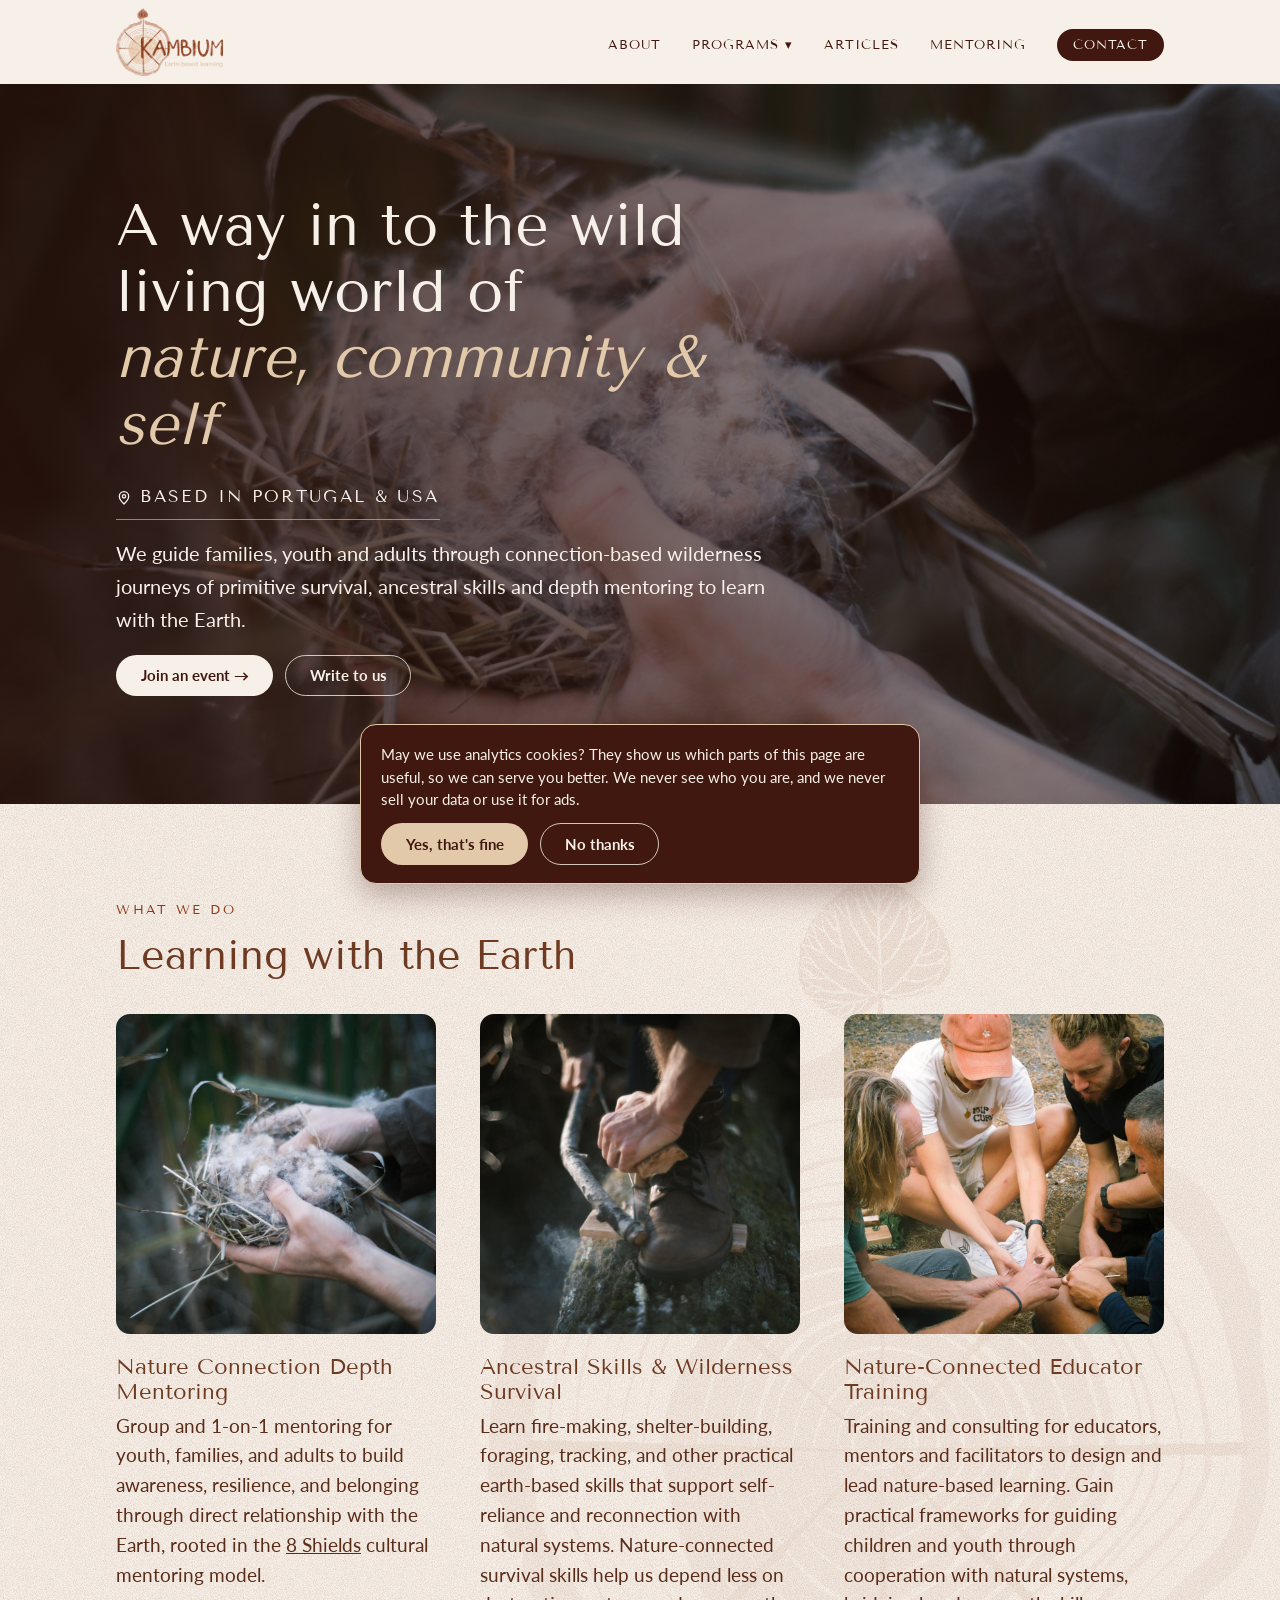
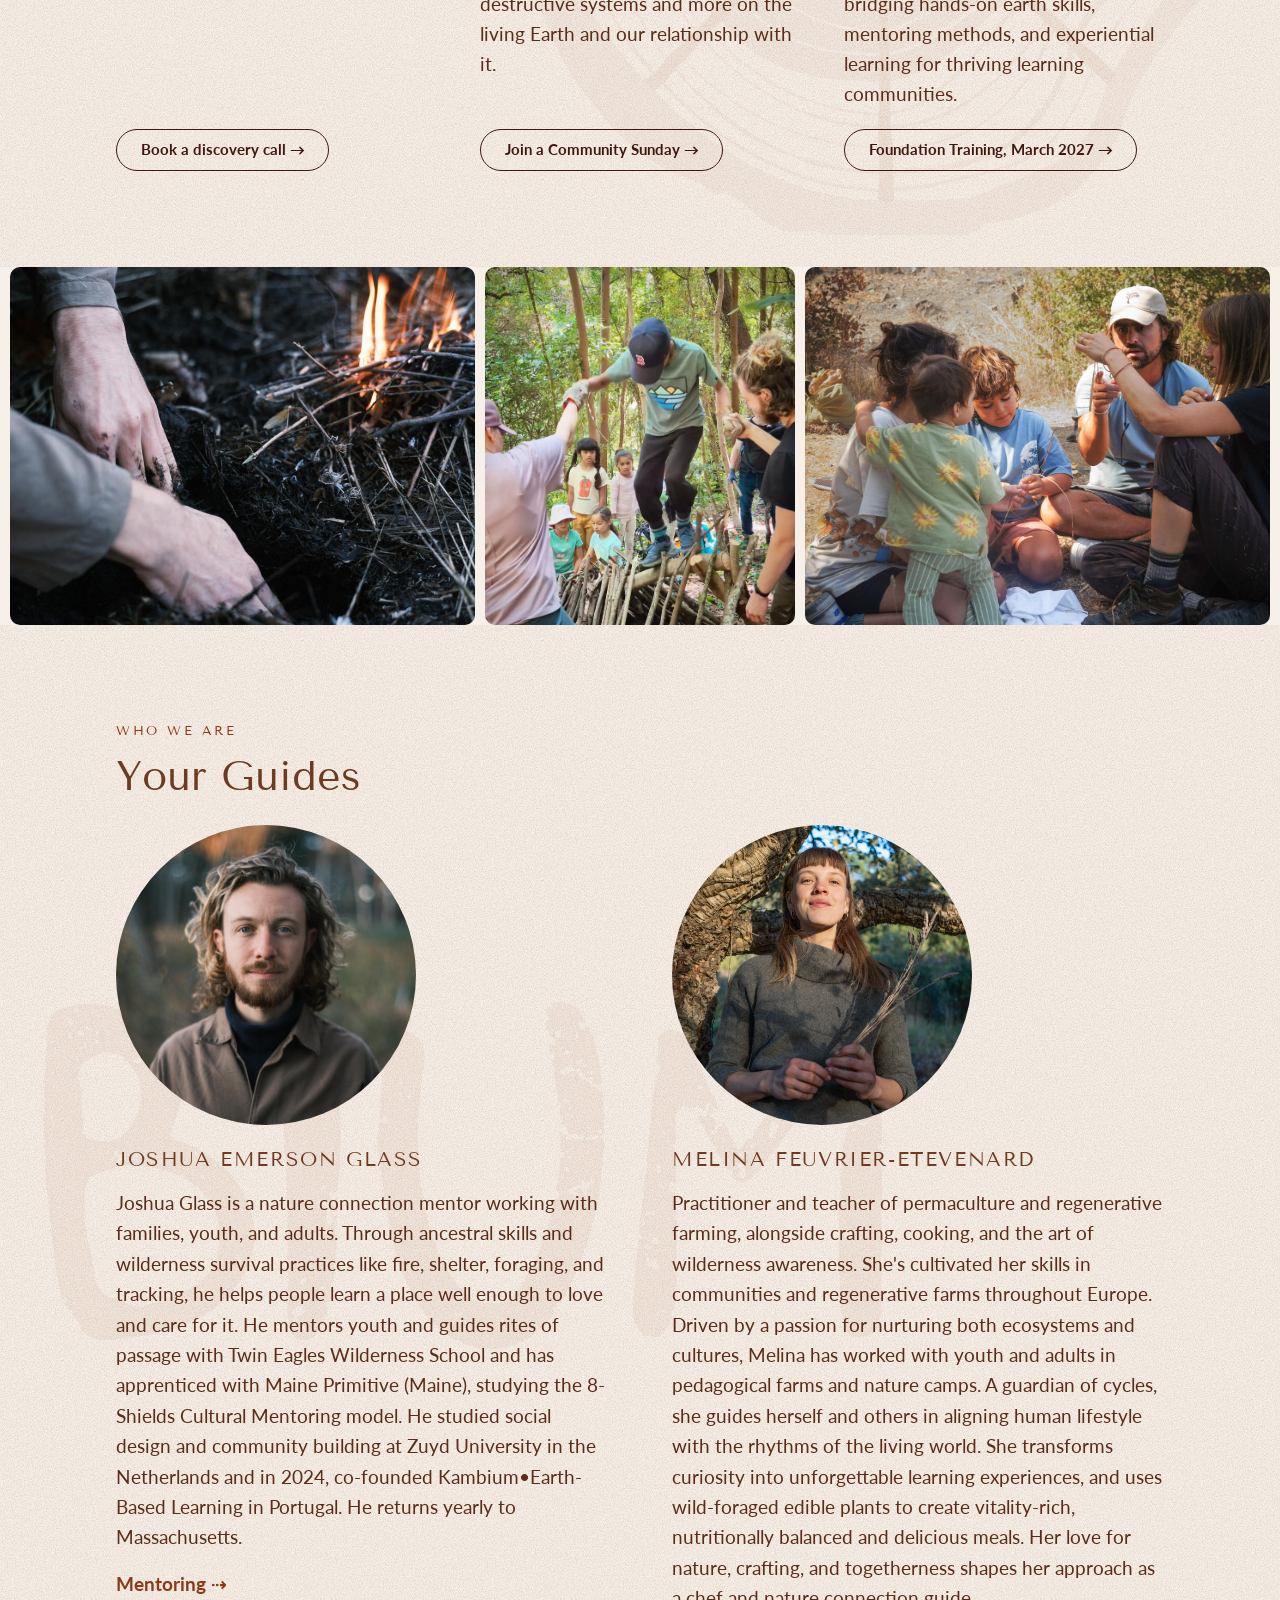
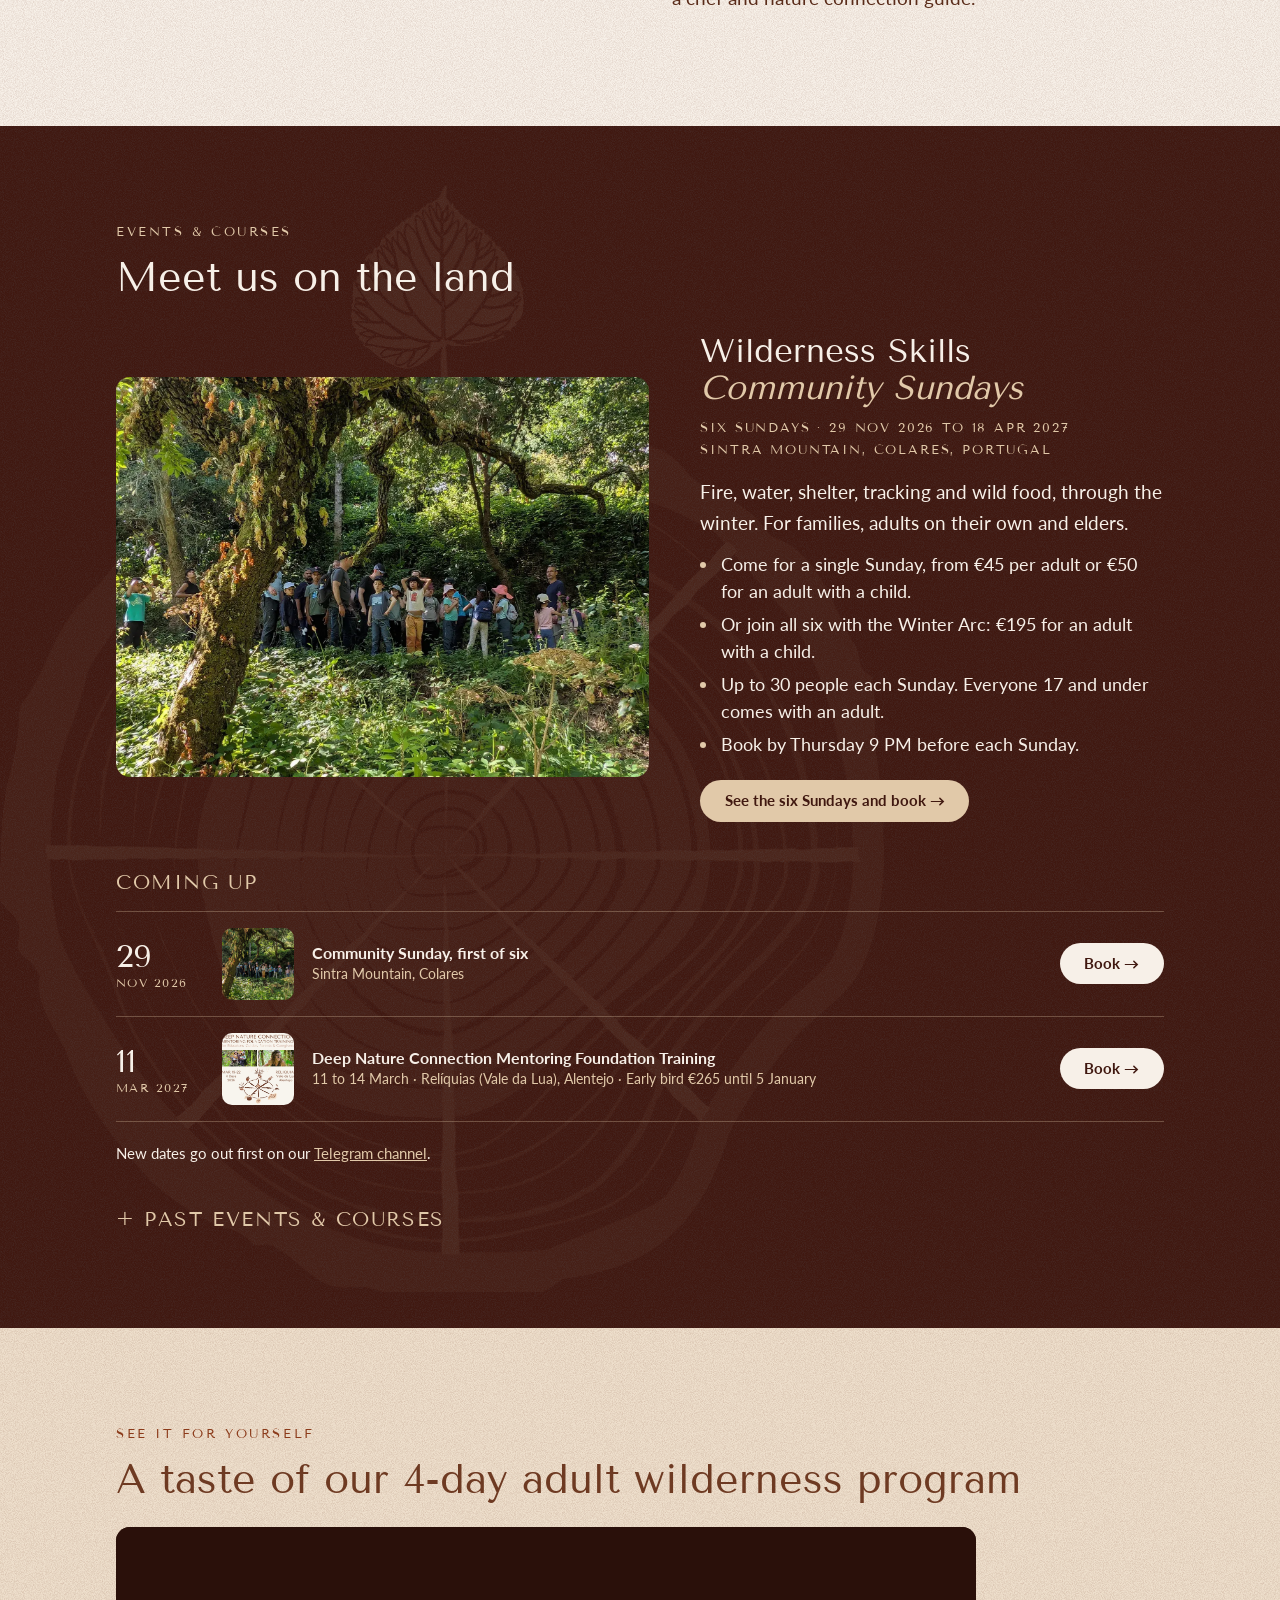
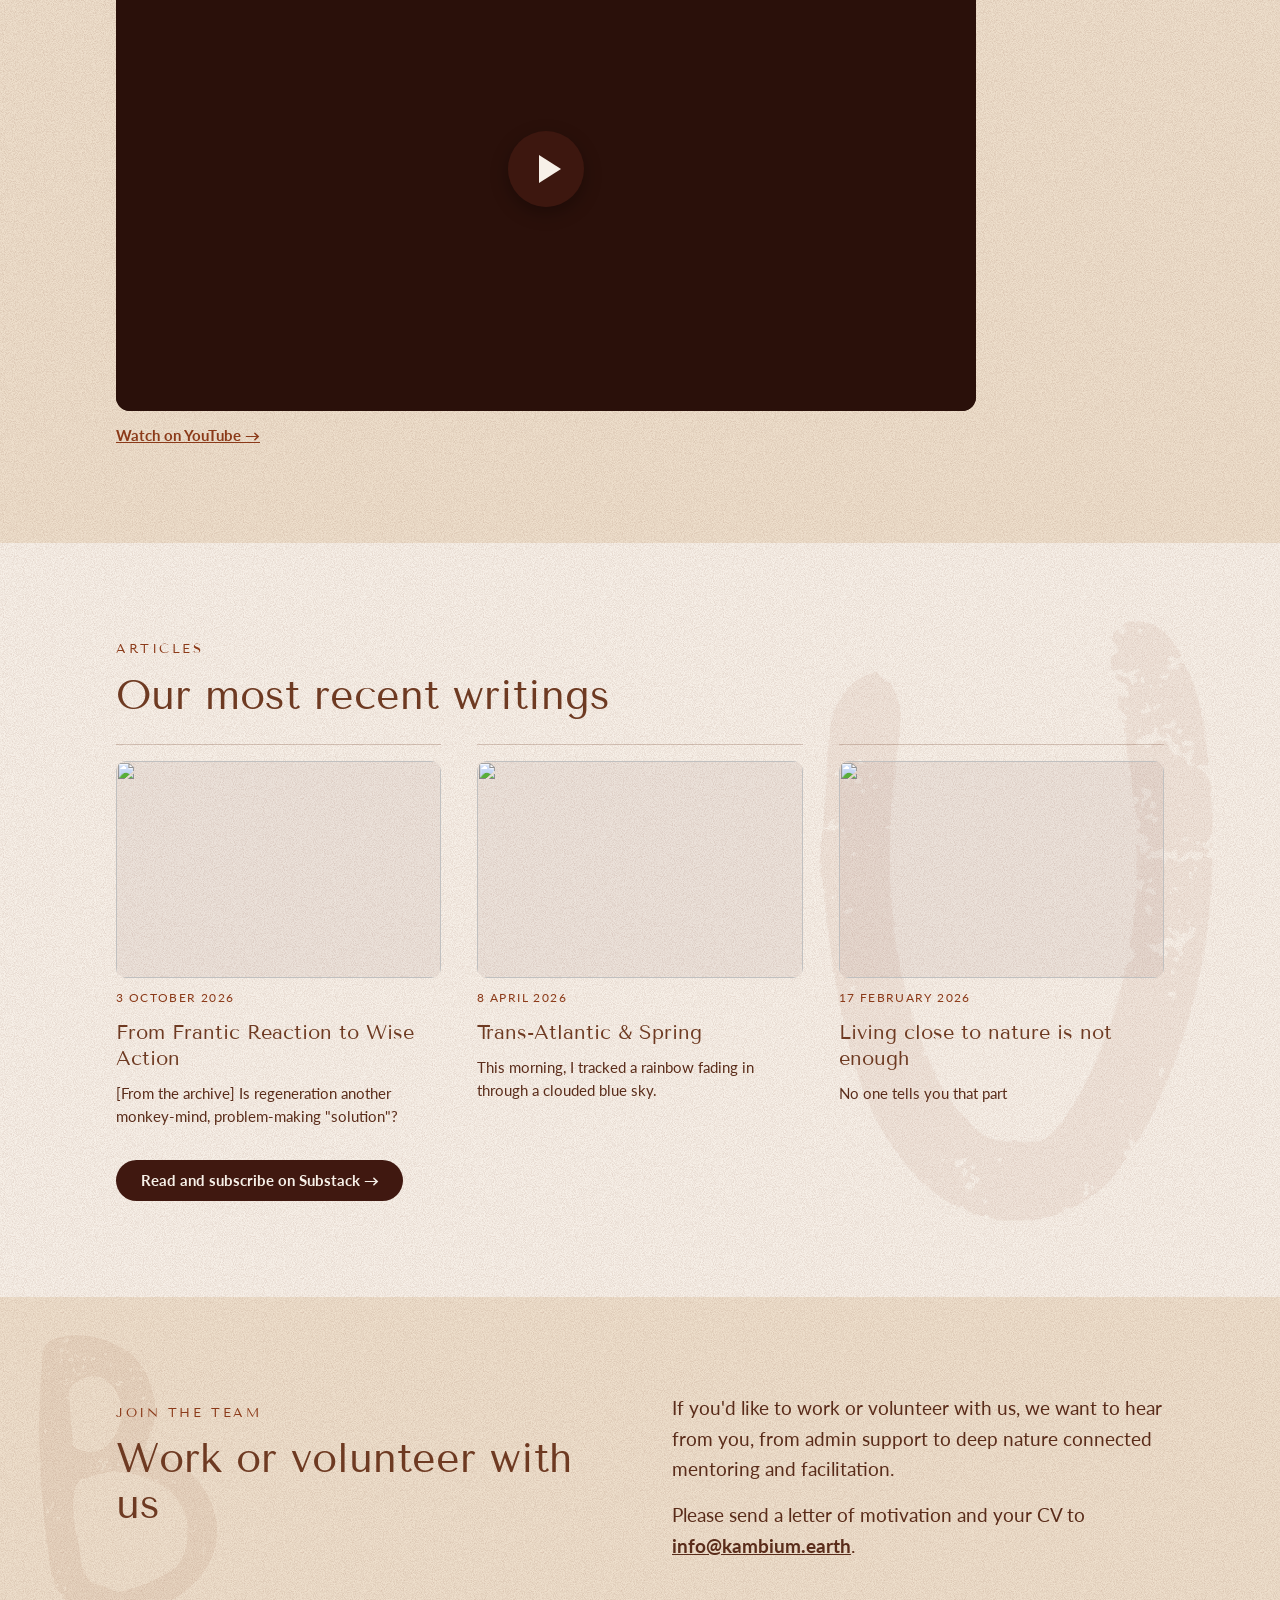
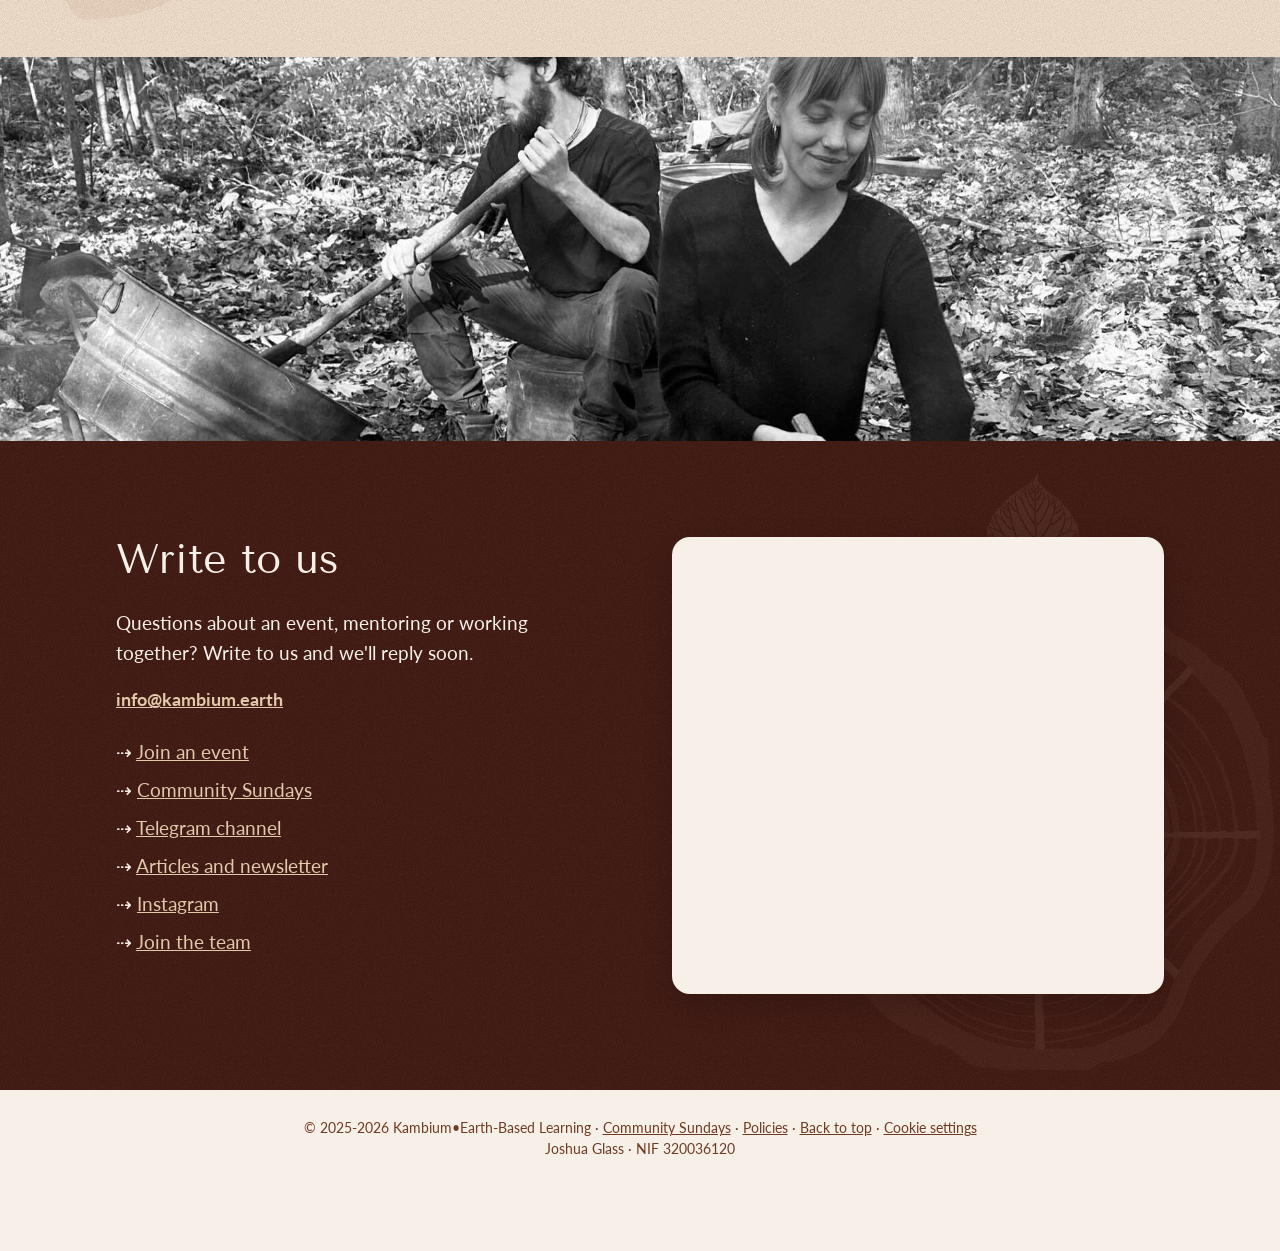
==== commit 5104cf1b: "Hero place line as fact line (no pill), Menu button far right on phones (20261112a)" ====
--- a/index.html
+++ b/index.html
@@ -38,7 +38,7 @@
 <link rel="preconnect" href="https://fonts.googleapis.com">
 <link rel="preconnect" href="https://fonts.gstatic.com" crossorigin>
 <link href="https://fonts.googleapis.com/css2?family=Tenor+Sans&family=Lato:ital,wght@0,300;0,400;0,700;1,400&display=swap" rel="stylesheet">
-<link rel="stylesheet" href="style.css?v=20261102e">
+<link rel="stylesheet" href="style.css?v=20261112a">
 </head>
 <body>
 
--- a/style.css
+++ b/style.css
@@ -201,7 +201,7 @@
 /* ===== kambium.earth hub additions ===== */
 .hero.home{min-height:min(86vh,720px)}
 .hero.home h1{font-size:clamp(2.2rem,5.4vw,3.7rem)}
-.hero .place{display:inline-flex;align-items:center;gap:.5em;font-family:'Tenor Sans',serif;text-transform:uppercase;letter-spacing:.18em;font-size:clamp(.9rem,1.5vw,1.05rem);color:var(--parchment);border:1px solid rgba(225,201,169,.6);border-radius:999px;padding:.45em 1.1em;margin:0 0 1.1rem}
+.hero .place{display:inline-flex;align-items:center;gap:.5em;font-family:'Tenor Sans',serif;text-transform:uppercase;letter-spacing:.14em;font-size:clamp(.9rem,1.5vw,1.05rem);color:var(--parchment);padding:0 0 .45em;border-bottom:1px solid rgba(225,201,169,.6);margin:0 0 1.1rem}
 .kicker{font-family:'Tenor Sans',serif;text-transform:uppercase;letter-spacing:.2em;font-size:.8rem;color:var(--rust);margin-bottom:.8rem}
 .dark .kicker{color:var(--sand)}
 
@@ -362,7 +362,7 @@
 /* Site menu: GLOBAL component, keep identical in every Kambium repo. Menu button at 900px and below */
 .menu-btn{display:none}
 @media (max-width:900px){
-  .menu-btn{display:inline-flex;align-items:center;min-height:44px;background:none;border:1.5px solid var(--bark);color:var(--bark);border-radius:999px;padding:.5em 1.15em;font-family:'Tenor Sans',serif;text-transform:uppercase;letter-spacing:.14em;font-size:.78rem;cursor:pointer}
+  .menu-btn{display:inline-flex;align-items:center;margin-left:auto;min-height:44px;background:none;border:1.5px solid var(--bark);color:var(--bark);border-radius:999px;padding:.5em 1.15em;font-family:'Tenor Sans',serif;text-transform:uppercase;letter-spacing:.14em;font-size:.78rem;cursor:pointer}
   .nav nav>ul{display:none}
   .nav.open .menu-btn{background:var(--bark);color:var(--parchment)}
   .nav.open nav{position:absolute;top:100%;left:0;right:0;z-index:70;background:var(--parchment);box-shadow:0 12px 24px rgba(64,24,16,.16);padding:6px var(--pad) 20px;max-height:calc(100vh - var(--nav-h));overflow-y:auto}
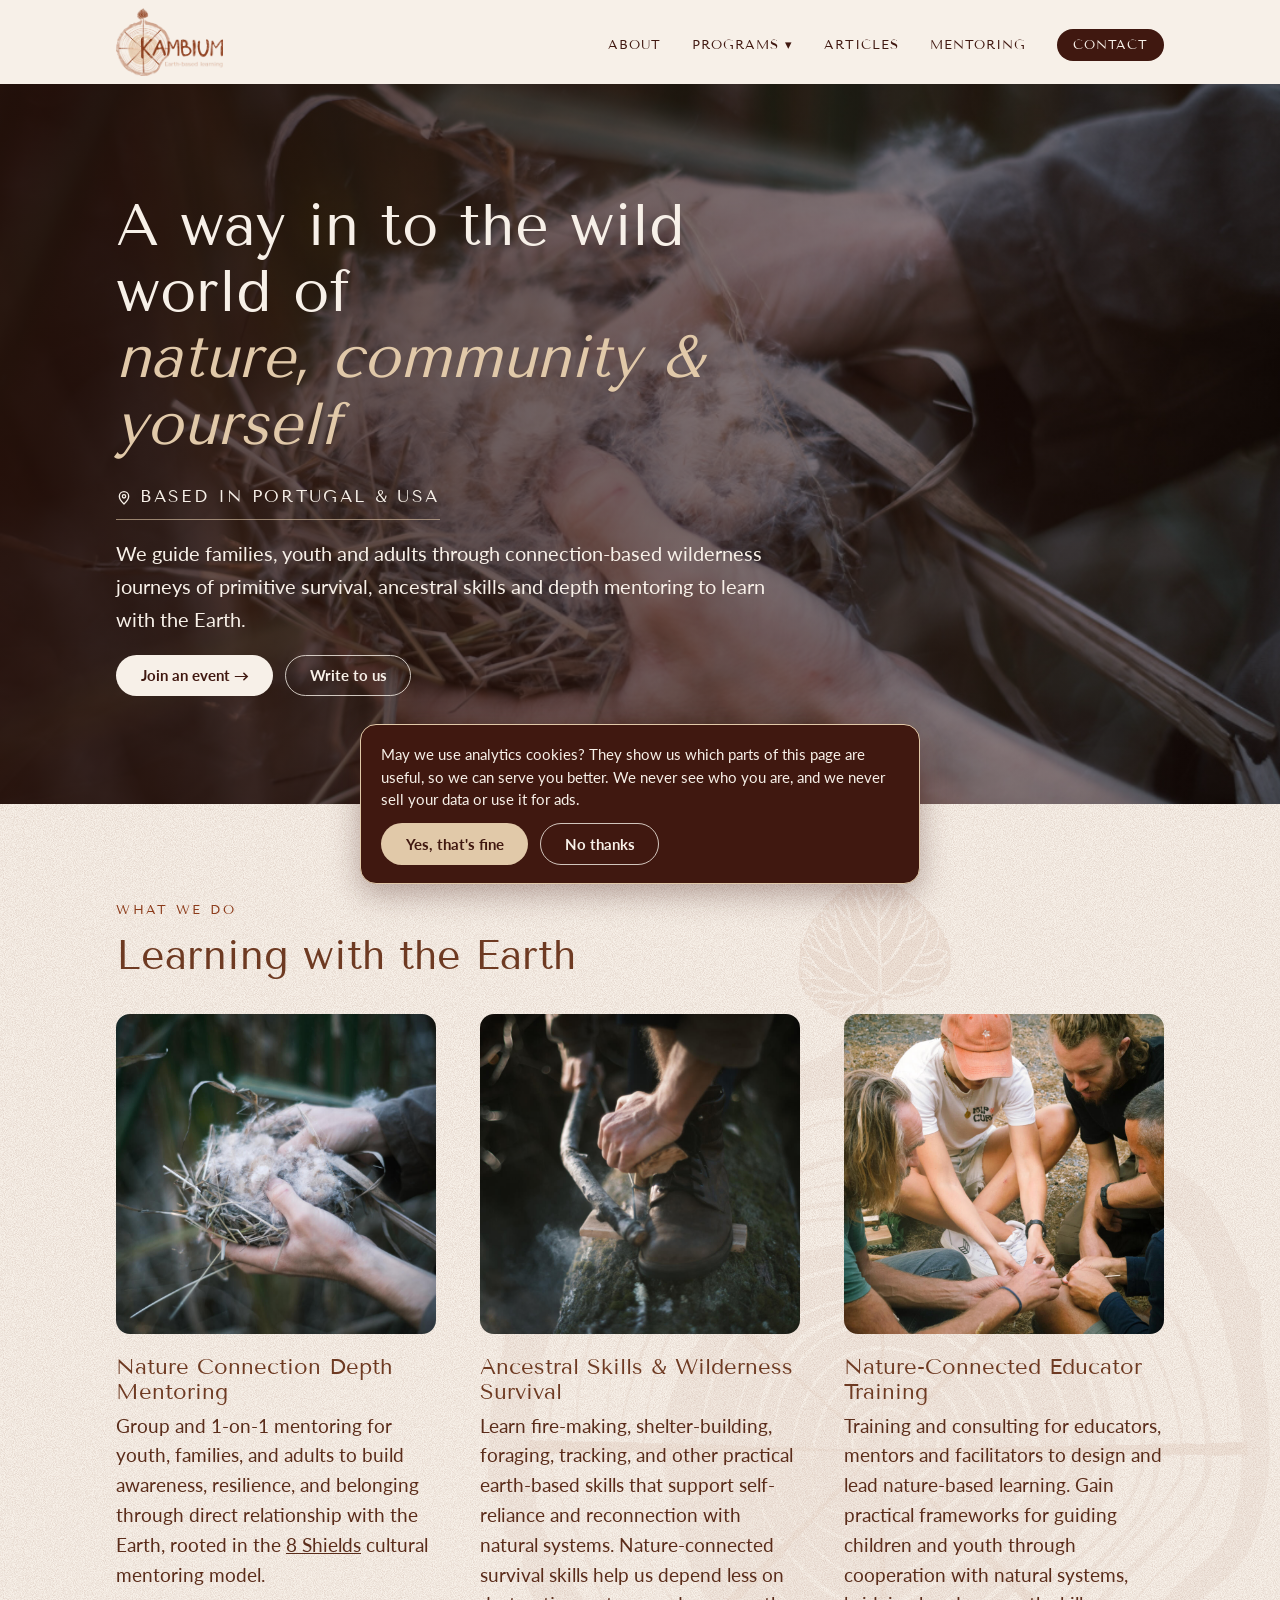
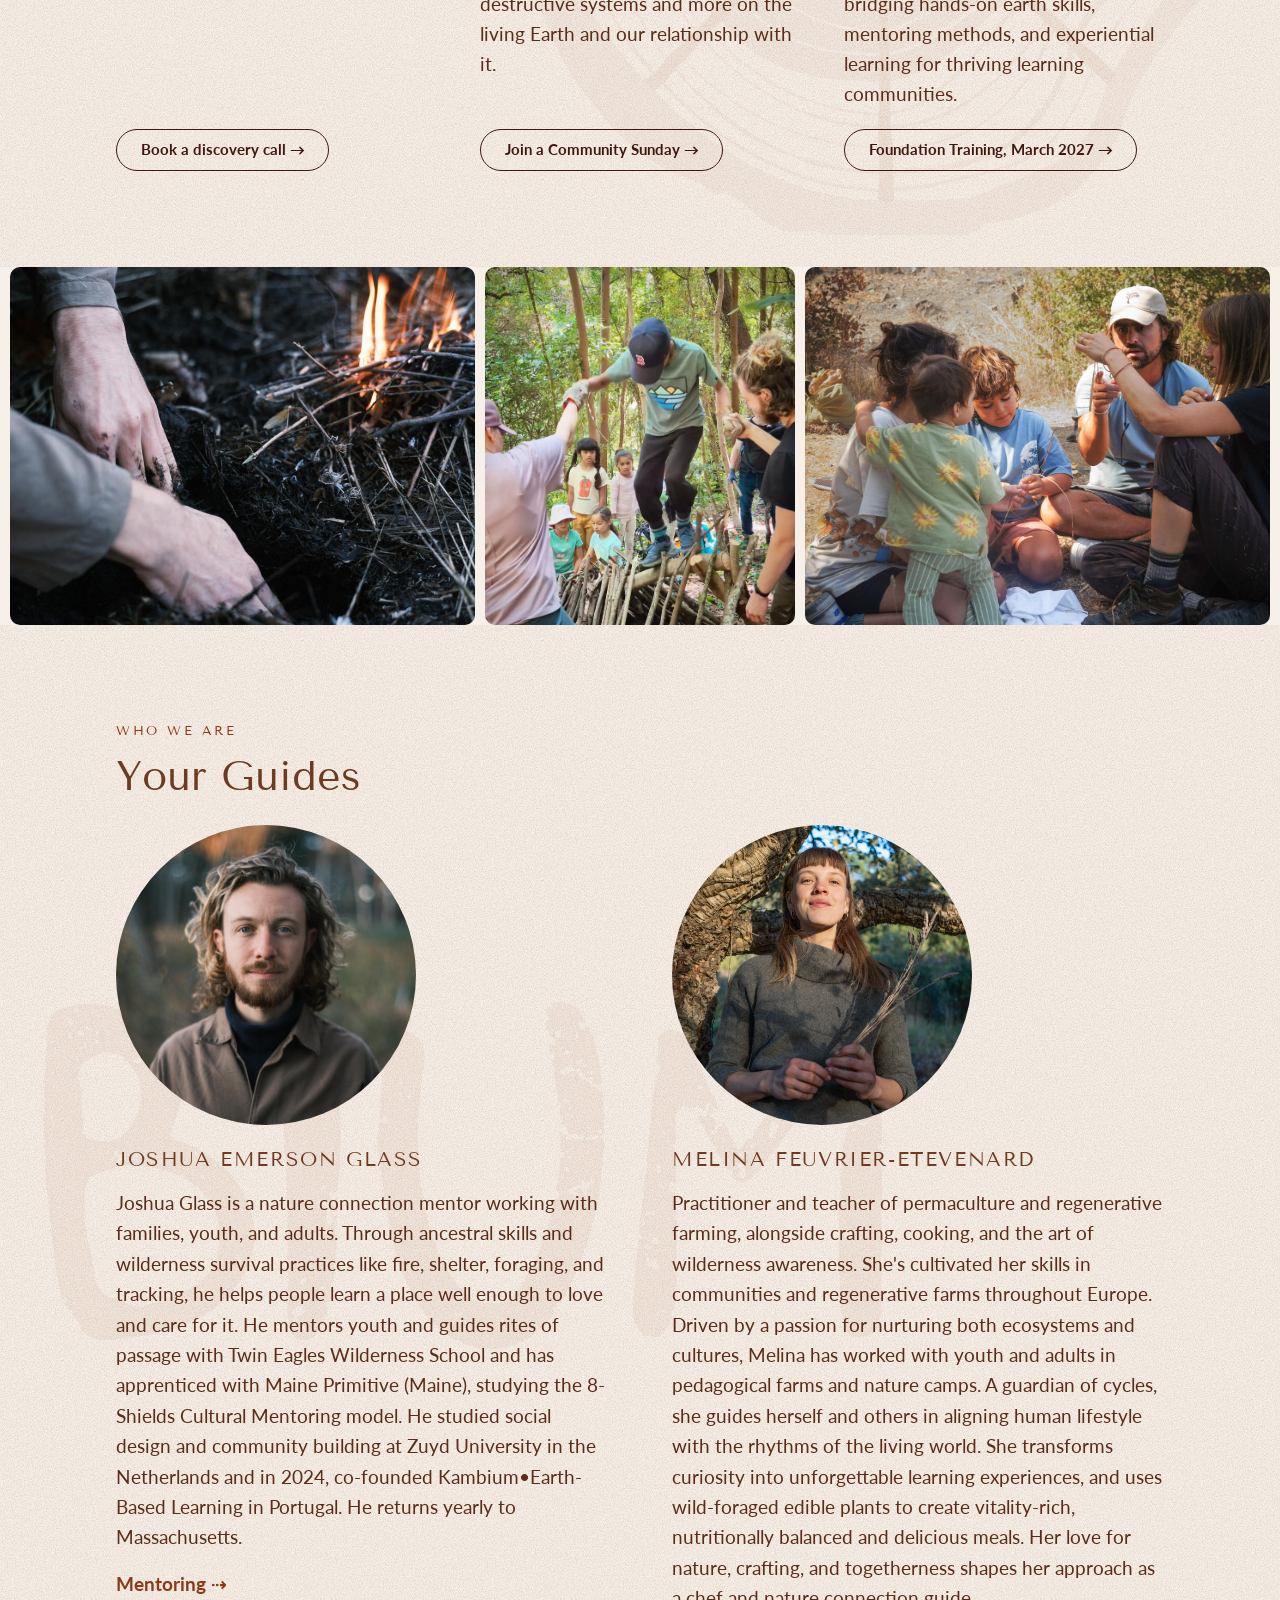
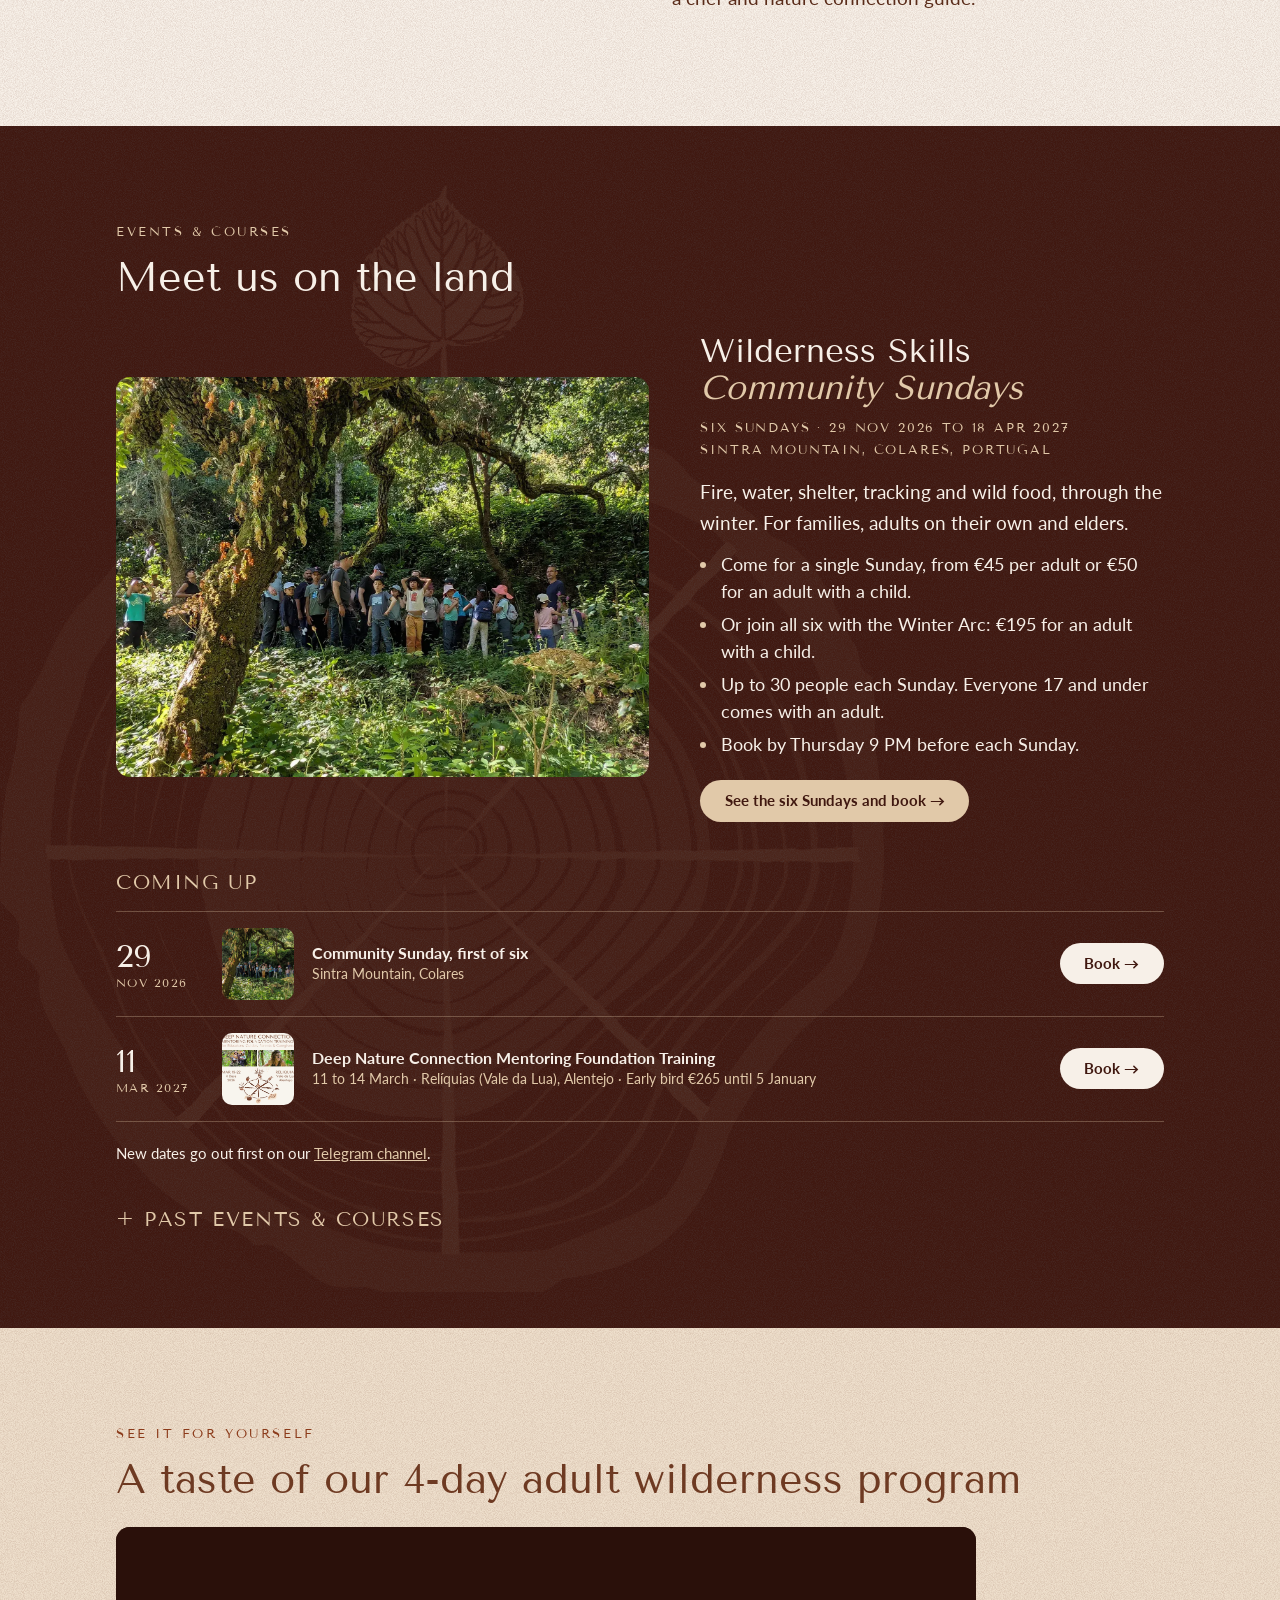
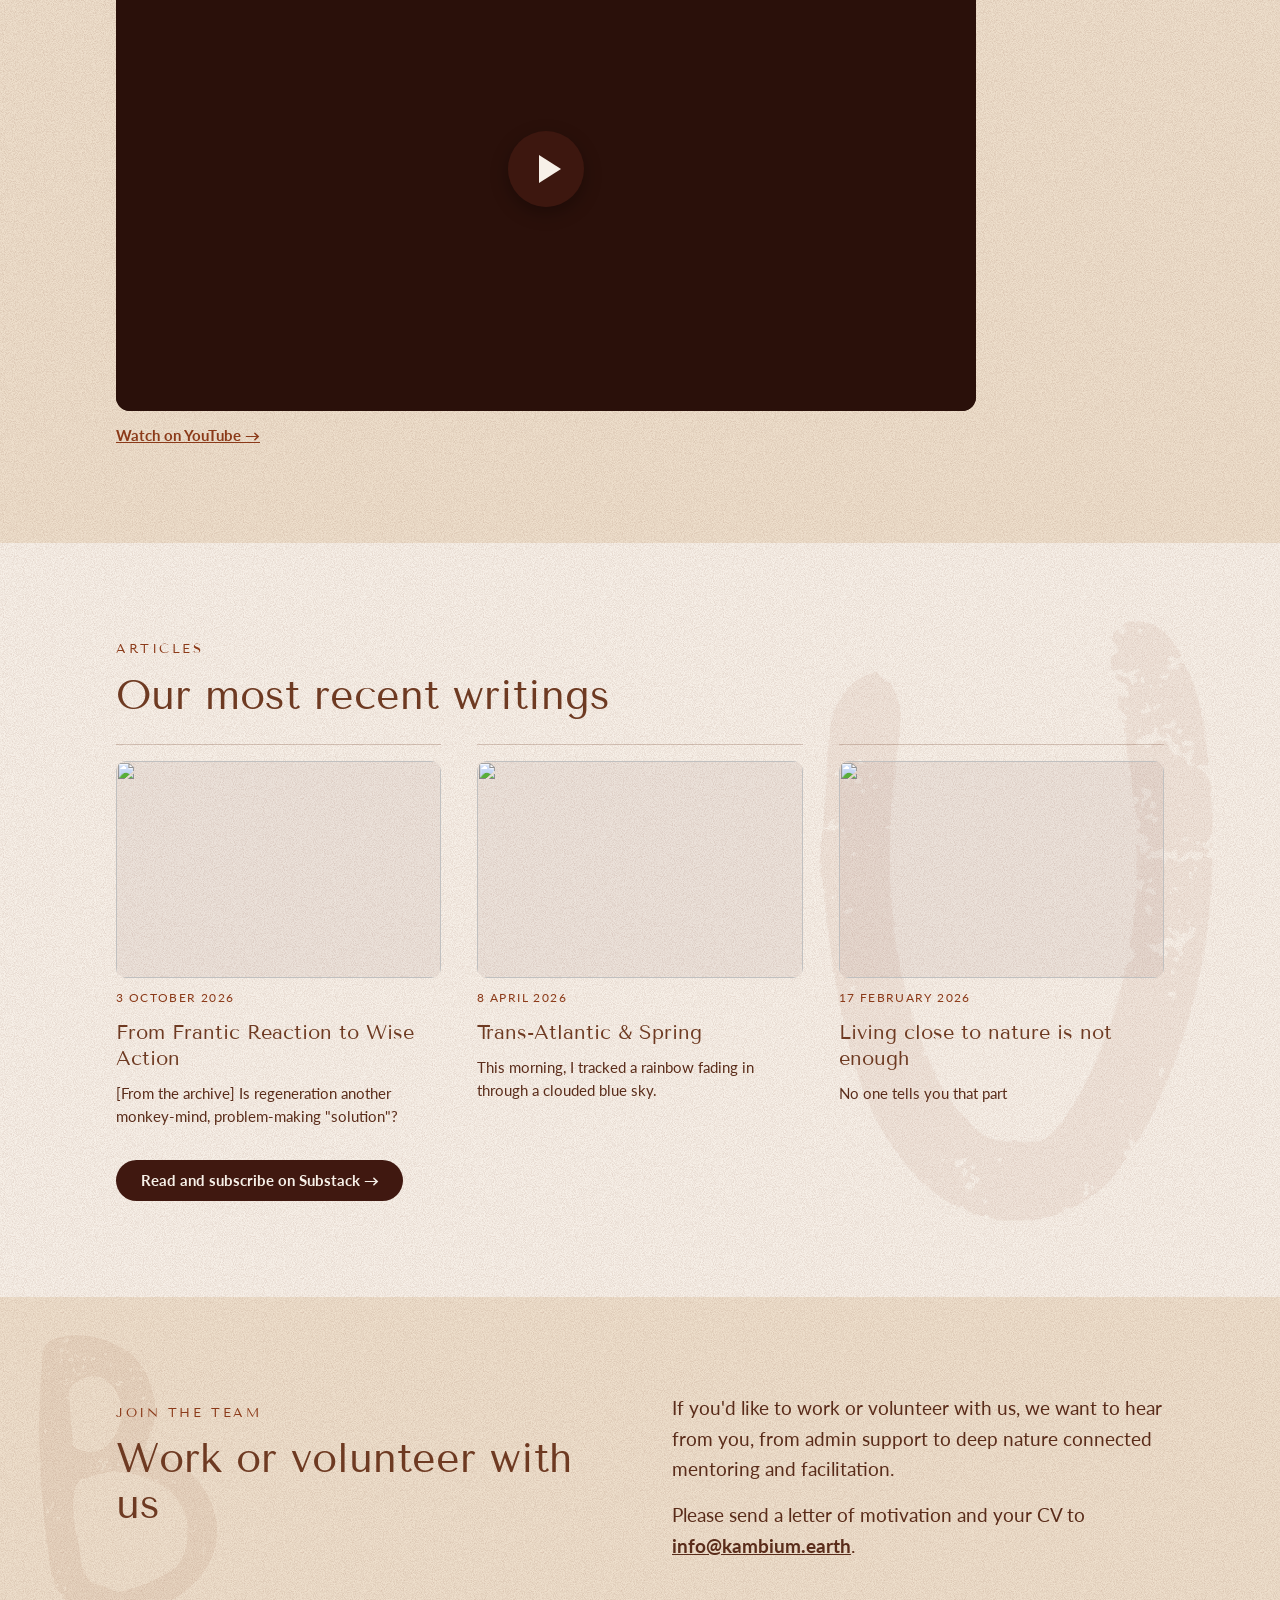
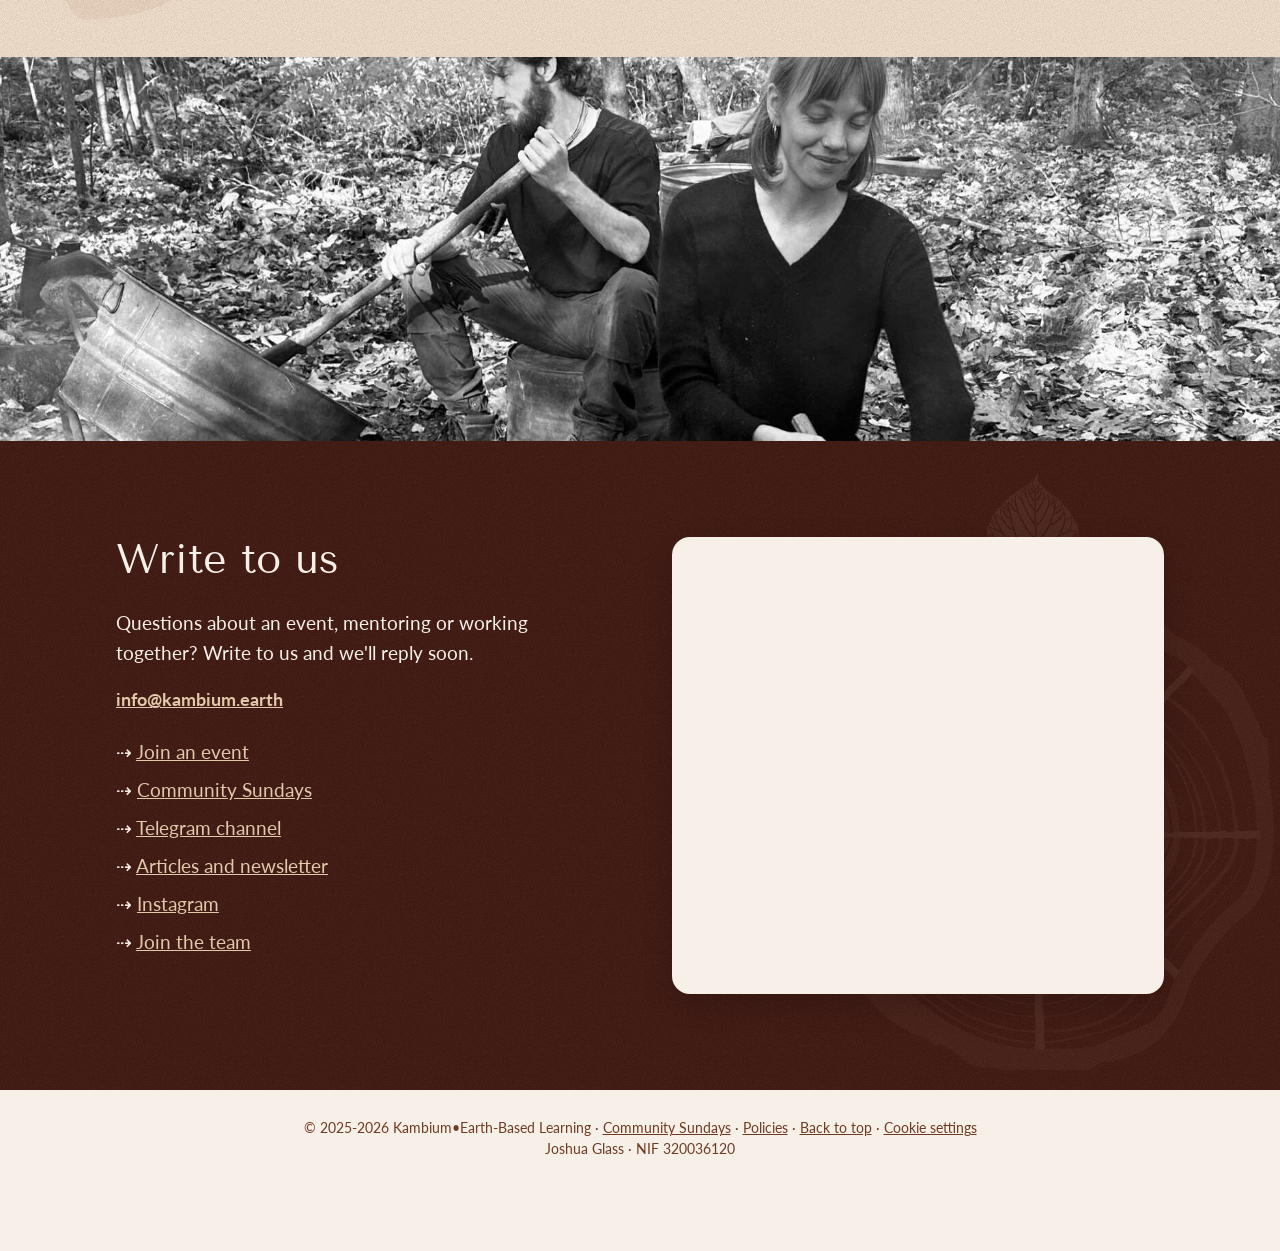
==== commit 54e2dfb9: "Home hero: "wild world of nature, community & yourself" (h1 and share text)" ====
--- a/index.html
+++ b/index.html
@@ -11,18 +11,18 @@
 <meta property="og:type" content="website">
 <meta property="og:url" content="https://kambium.earth/">
 <meta property="og:title" content="Kambium•Earth-Based Learning">
-<meta property="og:description" content="A way in to the wild living world of nature, community and self. Wilderness journeys, ancestral skills and depth mentoring in Portugal and the USA.">
+<meta property="og:description" content="A way in to the wild world of nature, community and yourself. Wilderness journeys, ancestral skills and depth mentoring in Portugal and the USA.">
 <meta property="og:image" content="https://kambium.earth/images/og-home.jpg?v=20261030">
 <meta property="og:image:secure_url" content="https://kambium.earth/images/og-home.jpg?v=20261030">
 <meta property="og:image:type" content="image/jpeg">
 <meta property="og:image:width" content="1200">
 <meta property="og:image:height" content="630">
-<meta property="og:image:alt" content="A way in to the wild living world of nature, community and self. Hands holding a tinder bundle.">
+<meta property="og:image:alt" content="A way in to the wild world of nature, community and yourself. Hands holding a tinder bundle.">
 <meta name="twitter:card" content="summary_large_image">
 <meta name="twitter:title" content="Kambium•Earth-Based Learning">
-<meta name="twitter:description" content="A way in to the wild living world of nature, community and self. Wilderness journeys, ancestral skills and depth mentoring in Portugal and the USA.">
+<meta name="twitter:description" content="A way in to the wild world of nature, community and yourself. Wilderness journeys, ancestral skills and depth mentoring in Portugal and the USA.">
 <meta name="twitter:image" content="https://kambium.earth/images/og-home.jpg?v=20261030">
-<meta name="twitter:image:alt" content="A way in to the wild living world of nature, community and self. Hands holding a tinder bundle.">
+<meta name="twitter:image:alt" content="A way in to the wild world of nature, community and yourself. Hands holding a tinder bundle.">
 <meta itemprop="image" content="https://kambium.earth/images/og-home.jpg?v=20261030">
 <meta name="theme-color" content="#401810">
 <link rel="icon" href="images/favicon.png">
@@ -73,7 +73,7 @@
 <section class="hero home">
   <div class="photo bg"><img src="images/container01.jpg" alt="" style="object-position:50% 45%" onerror="this.classList.add('missing')"><span class="ph-label">hero photo</span></div>
   <div class="in">
-    <h1>A way in to the wild living world of <em>nature, community &amp; self</em></h1>
+    <h1>A way in to the wild world of <em>nature, community &amp; yourself</em></h1>
     <p class="place"><svg width="16" height="16" viewBox="0 0 24 24" fill="none" stroke="currentColor" stroke-width="2" stroke-linecap="round" stroke-linejoin="round" aria-hidden="true"><path d="M12 21s-7-6.2-7-11.5A7 7 0 0 1 19 9.5C19 14.8 12 21 12 21z"/><circle cx="12" cy="9.5" r="2.5"/></svg>Based in Portugal &amp; USA</p>
     <p class="one">We guide families, youth and adults through connection-based wilderness journeys of primitive survival, ancestral skills and depth mentoring to learn with the Earth.</p>
     <div class="btns">
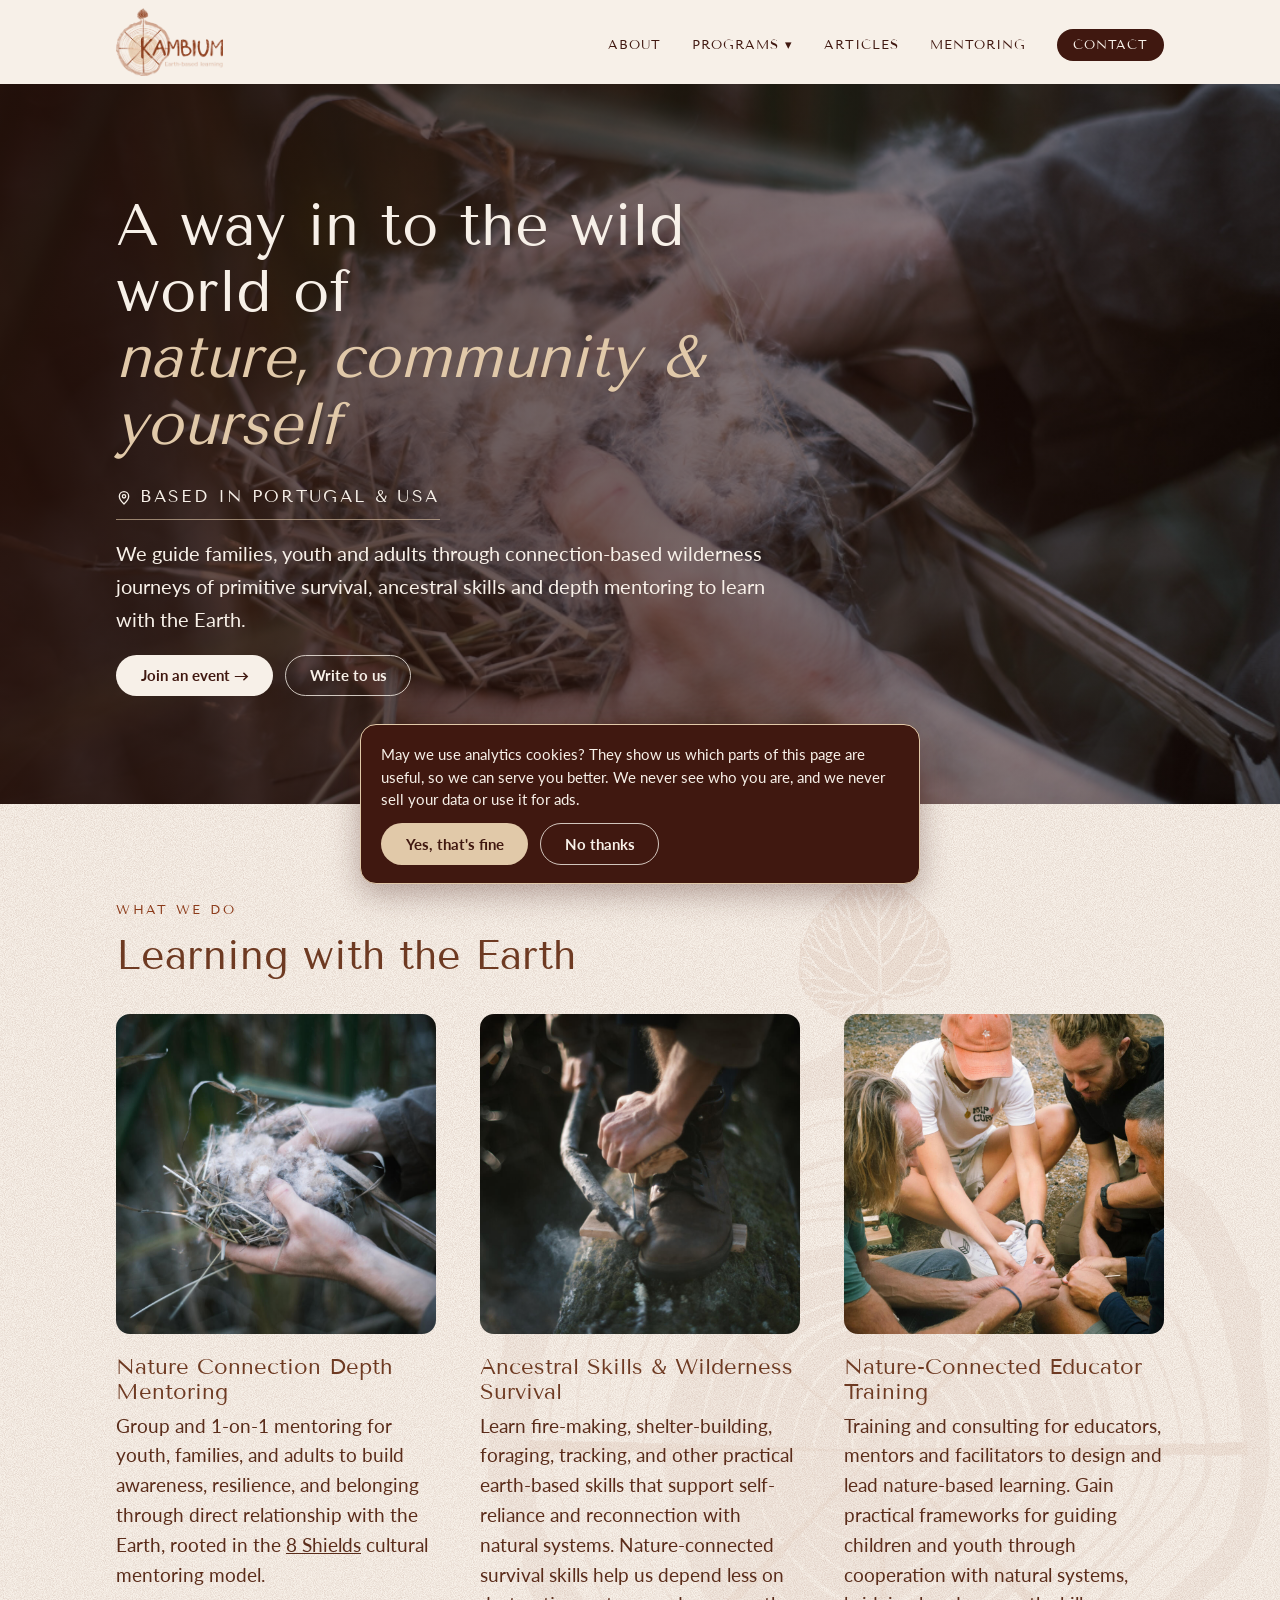
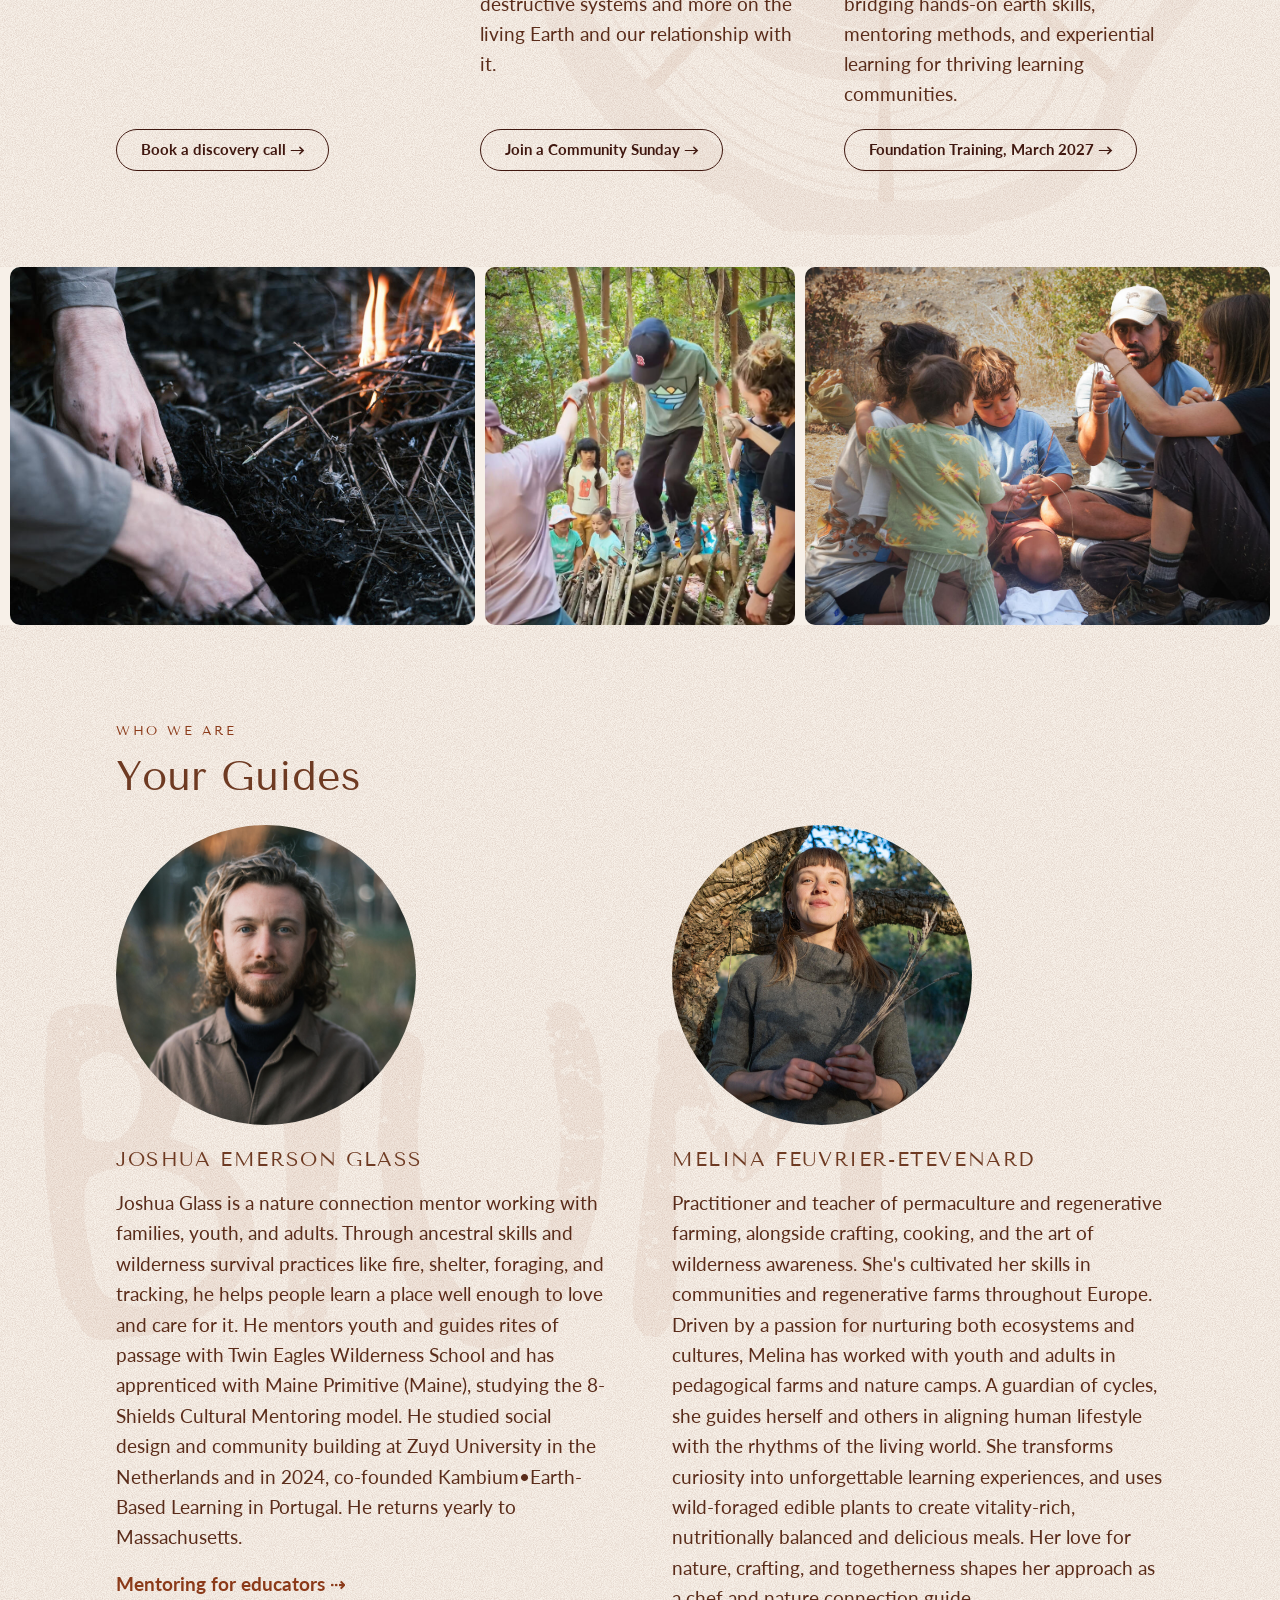
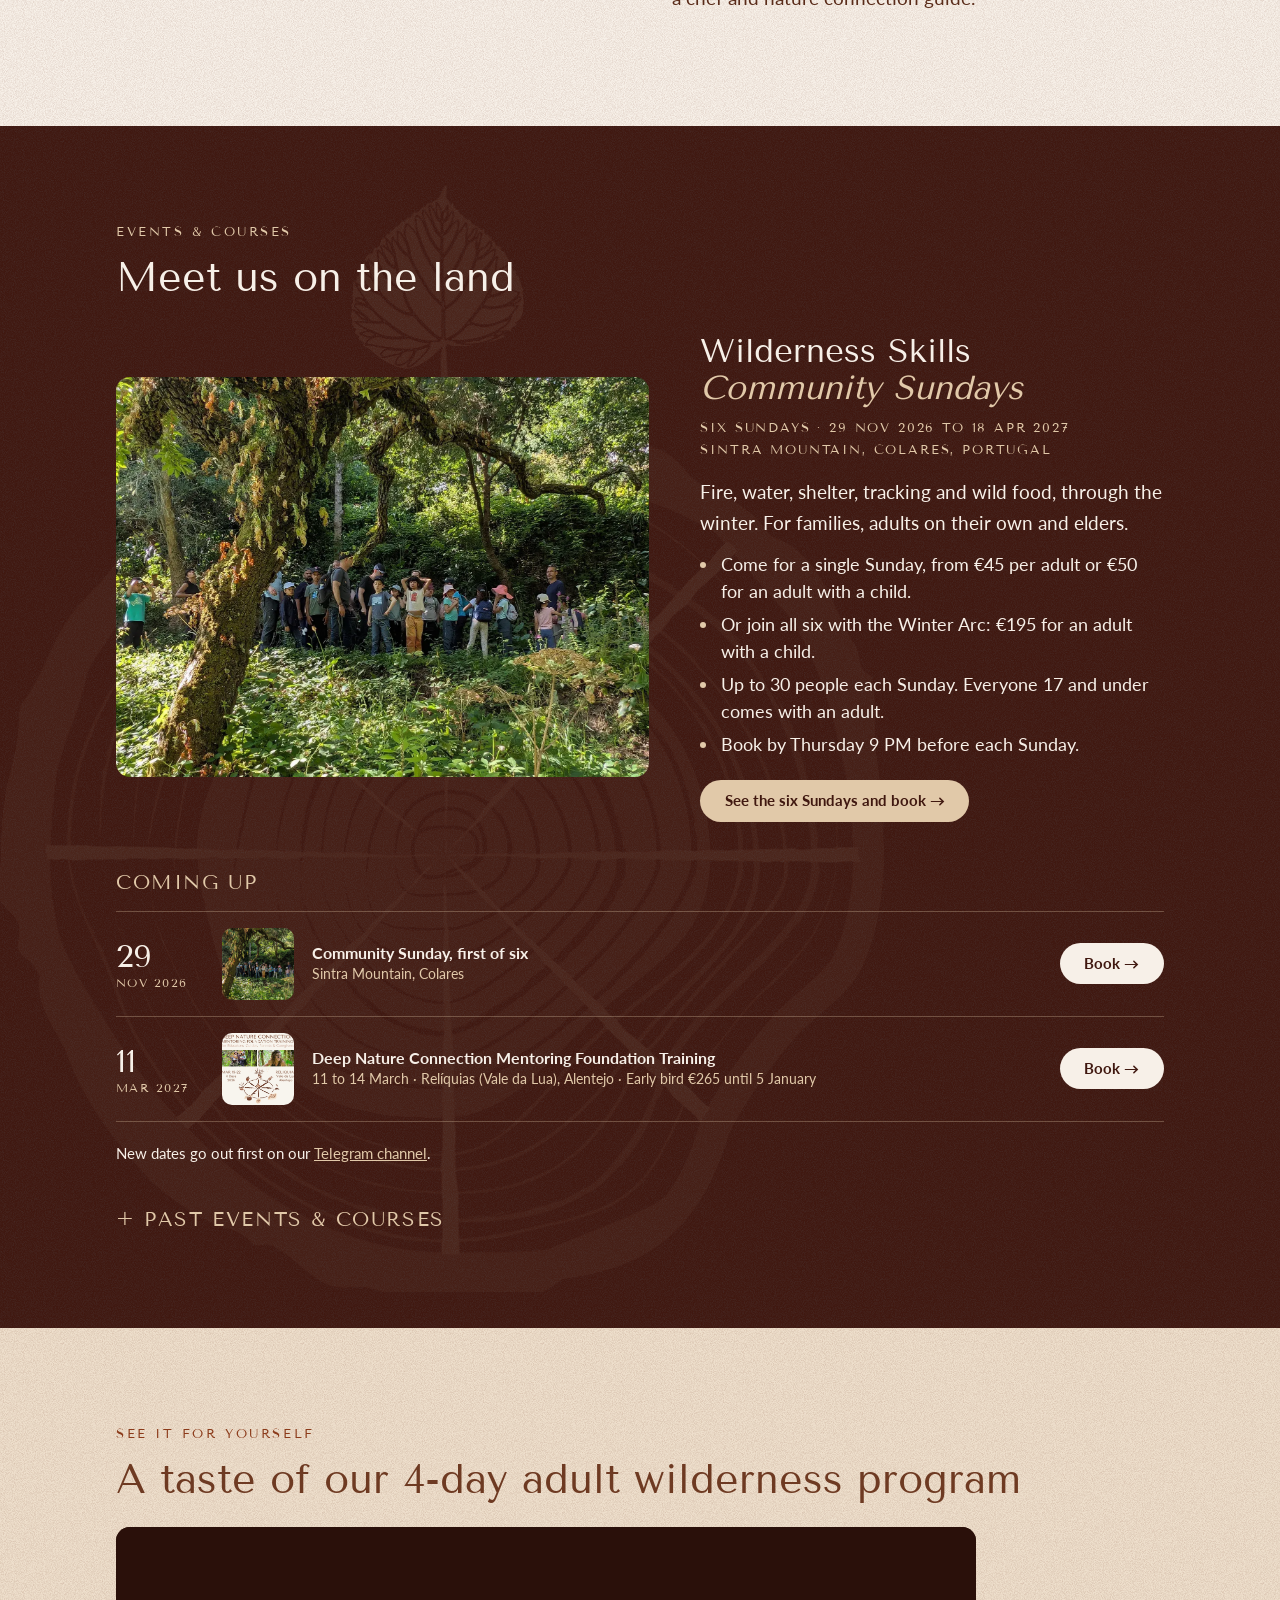
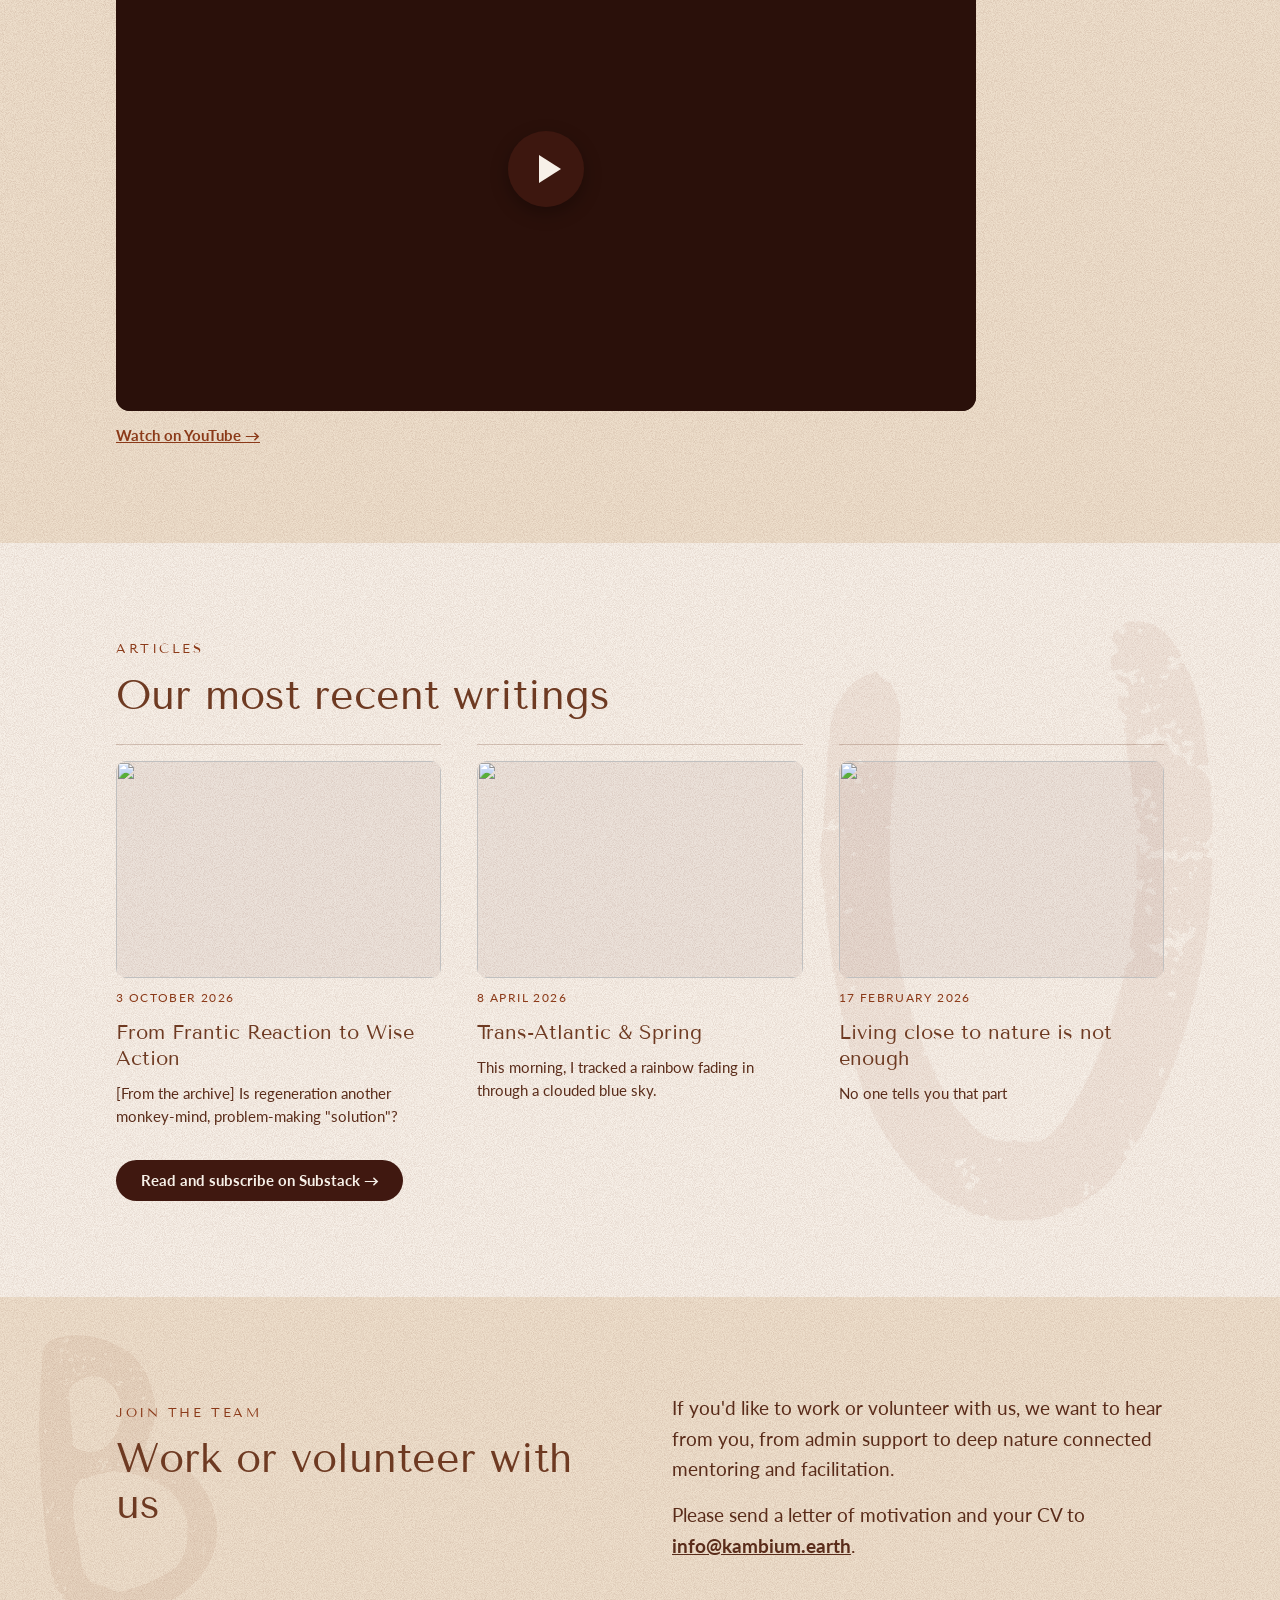
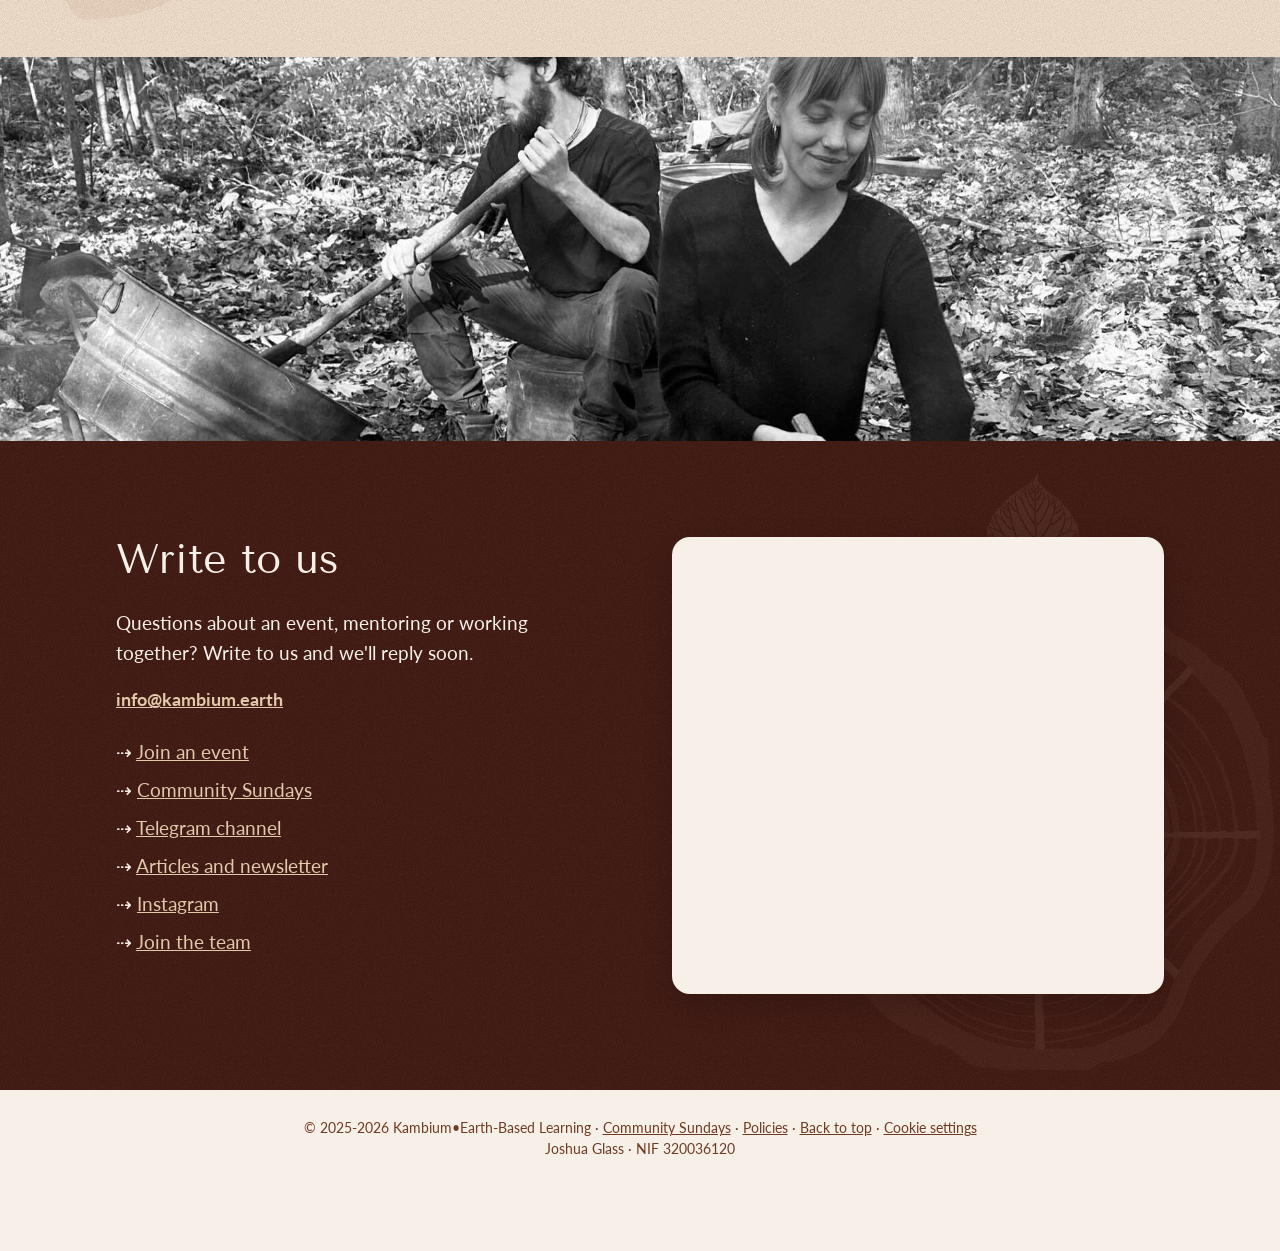
==== commit 5b33820f: "Add mentoring page, nav links, boys secondary link, guides" ====
--- a/index.html
+++ b/index.html
@@ -60,7 +60,7 @@
           </ul>
         </li>
         <li class="hide-md"><a href="#articles">Articles</a></li>
-        <li class="hide-md"><a href="https://www.joshuaglass.net/mentoring-young-men">Mentoring</a></li>
+        <li class="hide-md"><a href="/mentoring/">Mentoring</a></li>
         <li><a class="book" href="#contact">Contact</a></li>
       </ul>
     </nav>
@@ -128,7 +128,7 @@
         <figure class="photo portrait"><img src="images/image04.jpg" alt="Joshua Emerson Glass" loading="lazy" onerror="this.classList.add('missing')"><span class="ph-label">Joshua</span></figure>
         <h3>Joshua Emerson Glass</h3>
         <p>Joshua Glass is a nature connection mentor working with families, youth, and adults. Through ancestral skills and wilderness survival practices like fire, shelter, foraging, and tracking, he helps people learn a place well enough to love and care for it. He mentors youth and guides rites of passage with Twin Eagles Wilderness School and has apprenticed with Maine Primitive (Maine), studying the 8-Shields Cultural Mentoring model. He studied social design and community building at Zuyd University in the Netherlands and in 2024, co-founded Kambium•Earth-Based Learning in Portugal. He returns yearly to Massachusetts.</p>
-        <p><a class="more" href="https://www.joshuaglass.net/mentoring-young-men">Mentoring ⇢</a></p>
+        <p><a class="more" href="/mentoring/">Mentoring for educators ⇢</a></p>
       </div>
       <div class="guide">
         <figure class="photo portrait"><img src="images/image08.jpg" alt="Melina Feuvrier-Etevenard" loading="lazy" onerror="this.classList.add('missing')"><span class="ph-label">Melina</span></figure>
@@ -290,7 +290,6 @@
   <div class="wrap">
     <h2>Order complete</h2>
     <p>Check your email for confirmation and order information.</p>
-    <p style="margin-top:1rem">Do you know a boy or young man? Reach out to Joshua to explore <a href="https://www.joshuaglass.net/mentoring-young-men">mentoring for young men</a>.</p>
     <div class="btns" style="margin-top:1.4rem"><a class="btn primary" href="#events">← All events</a></div>
   </div>
 </section>
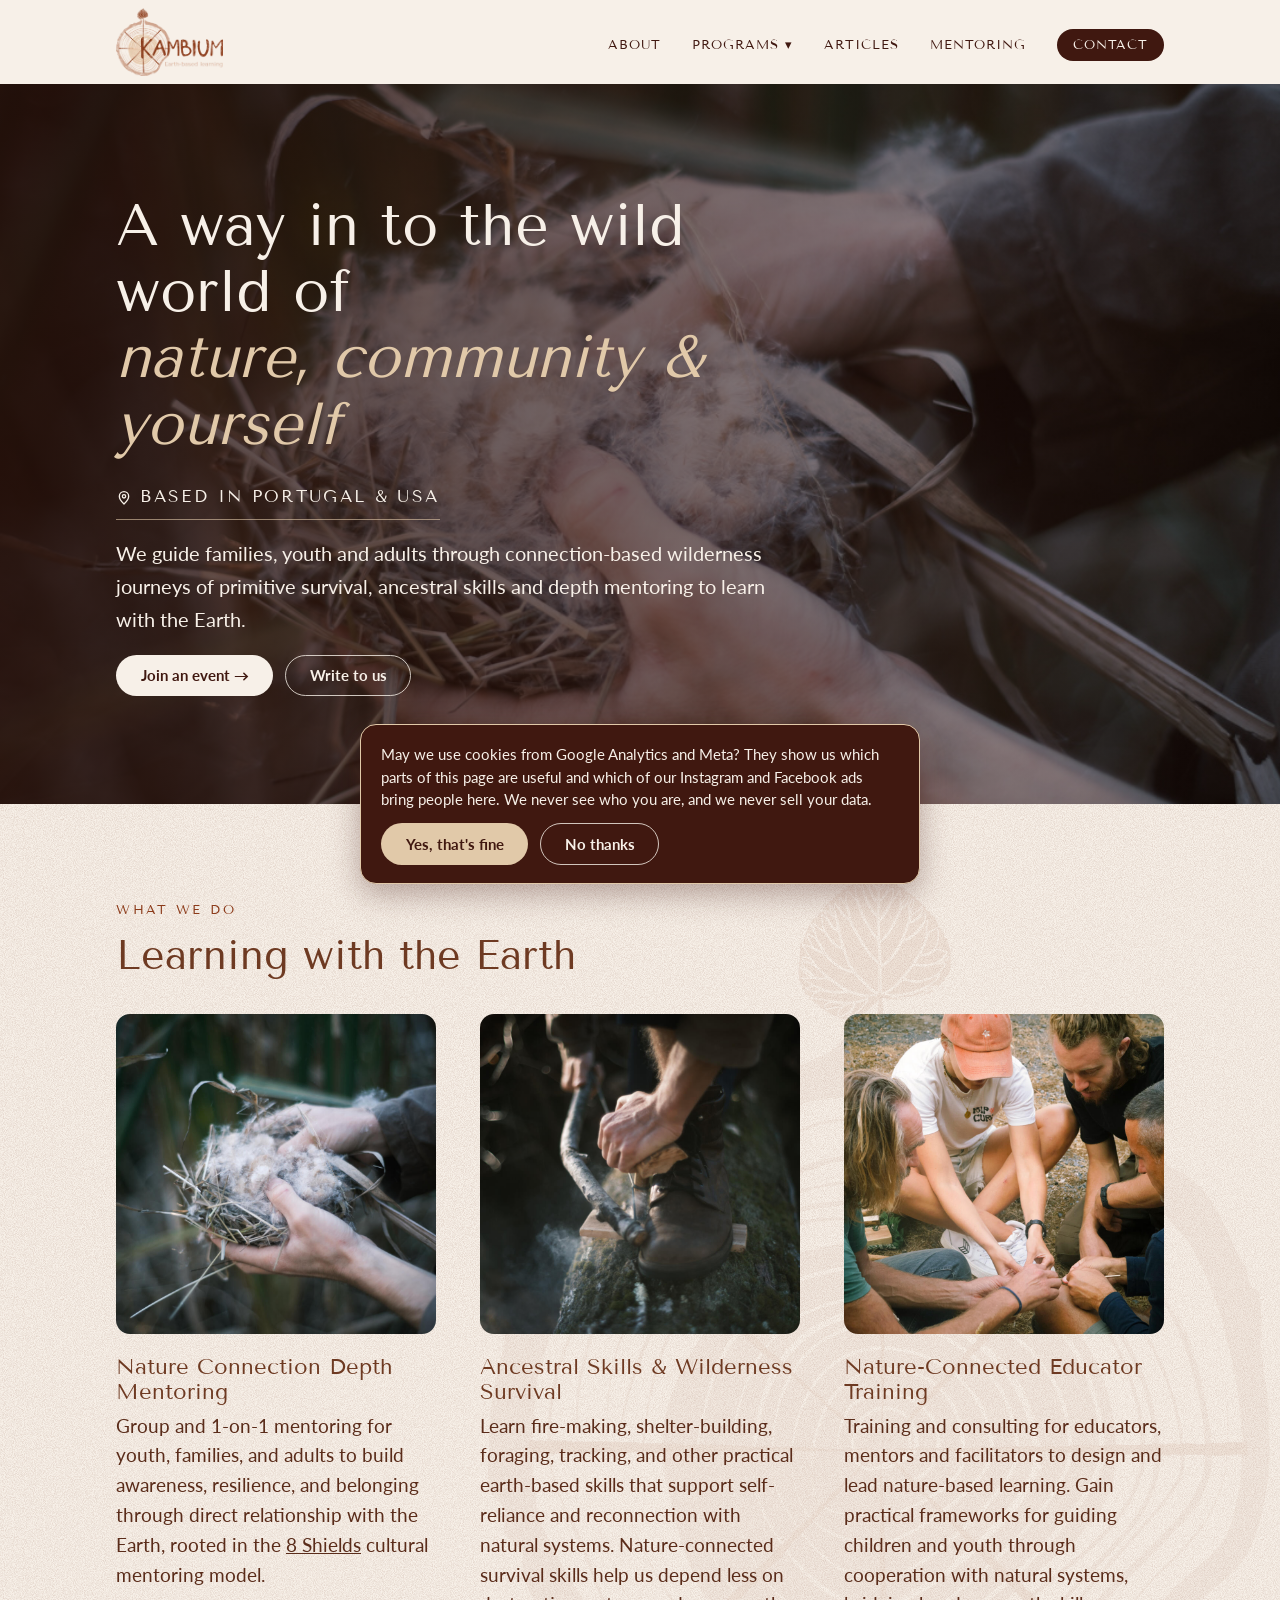
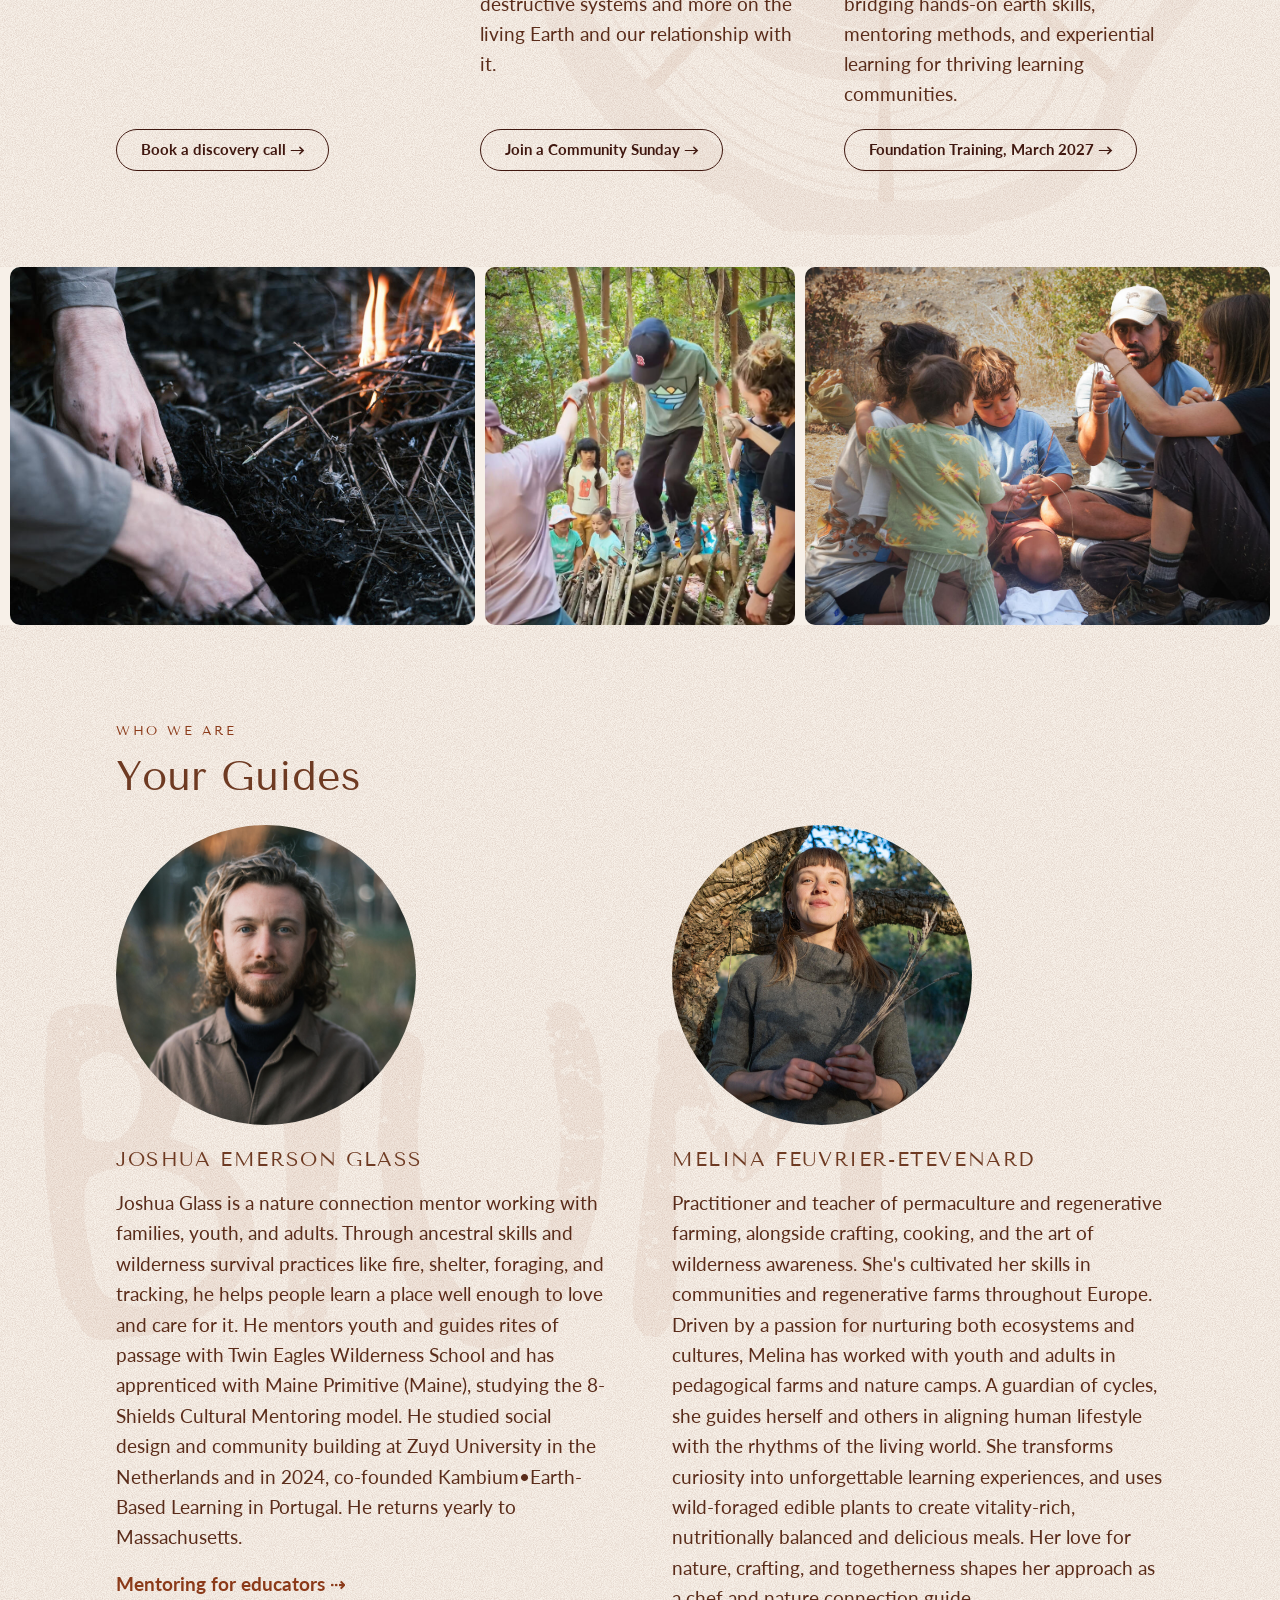
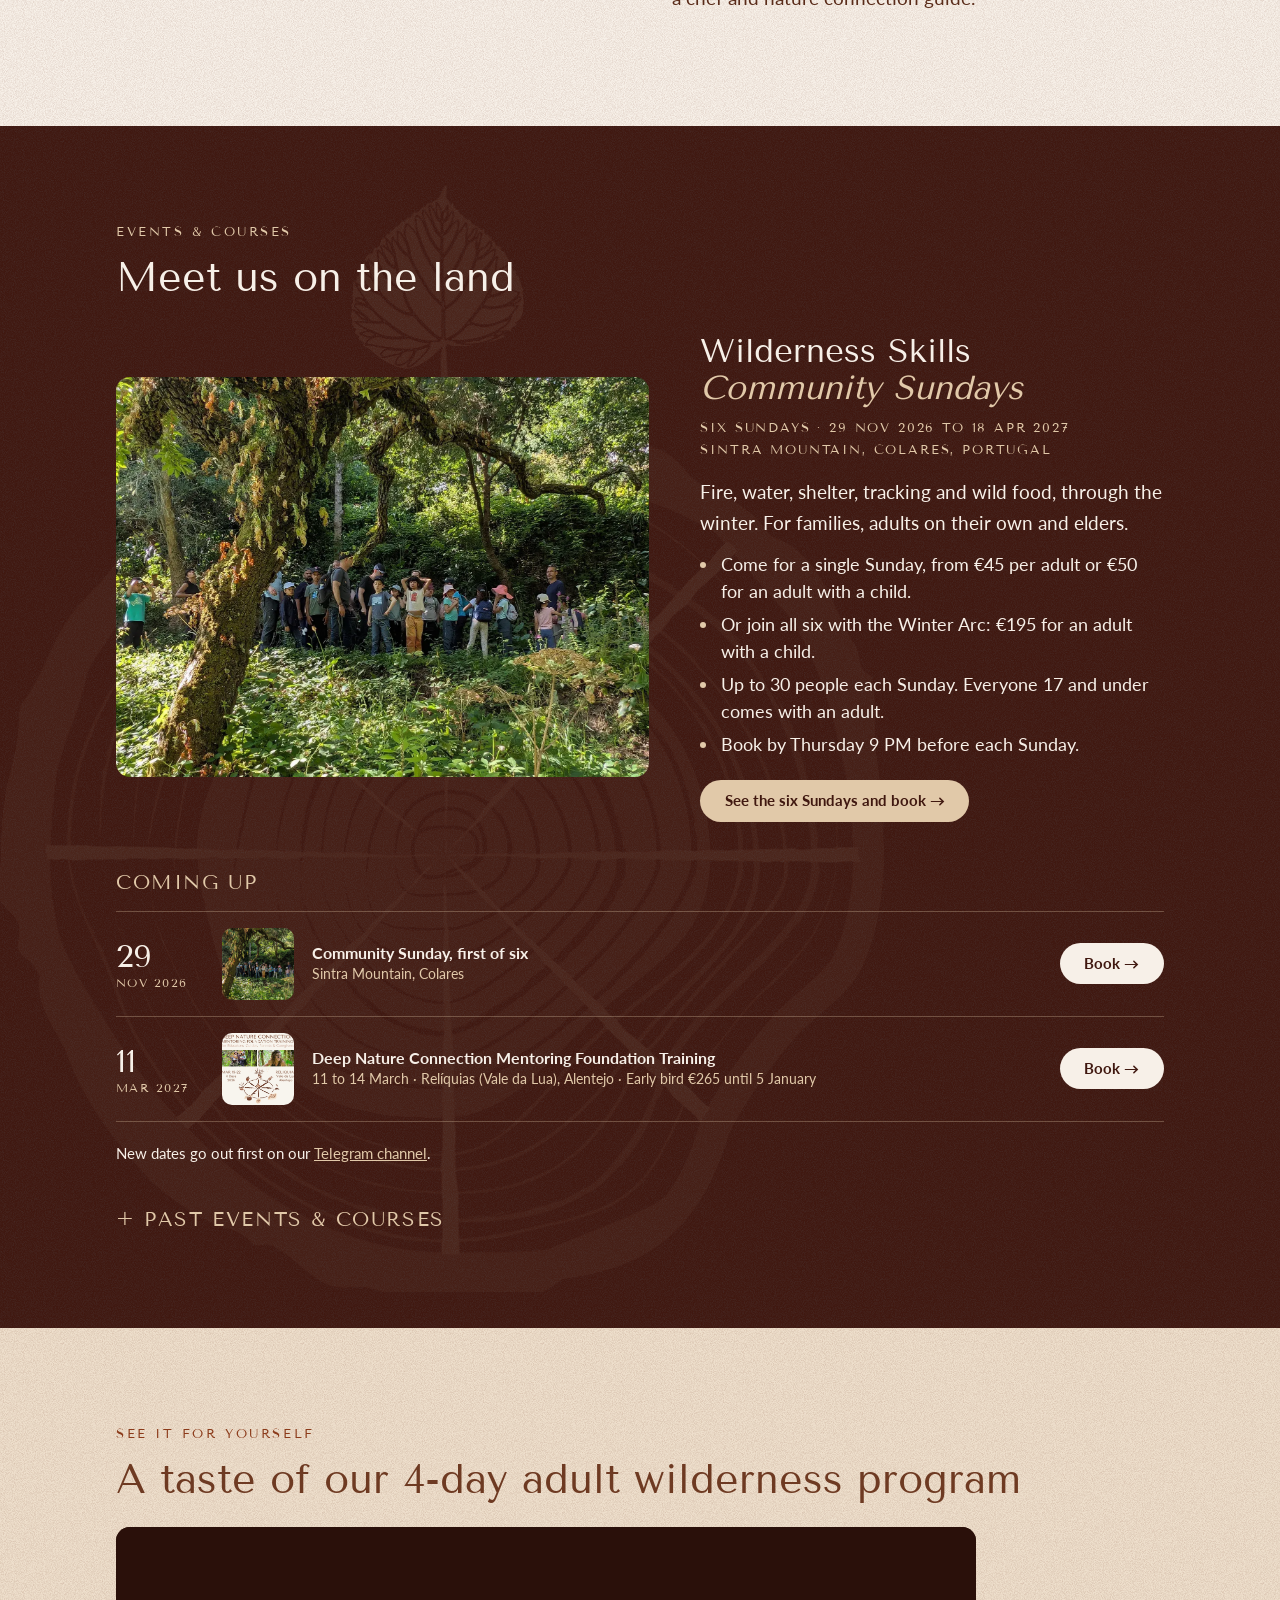
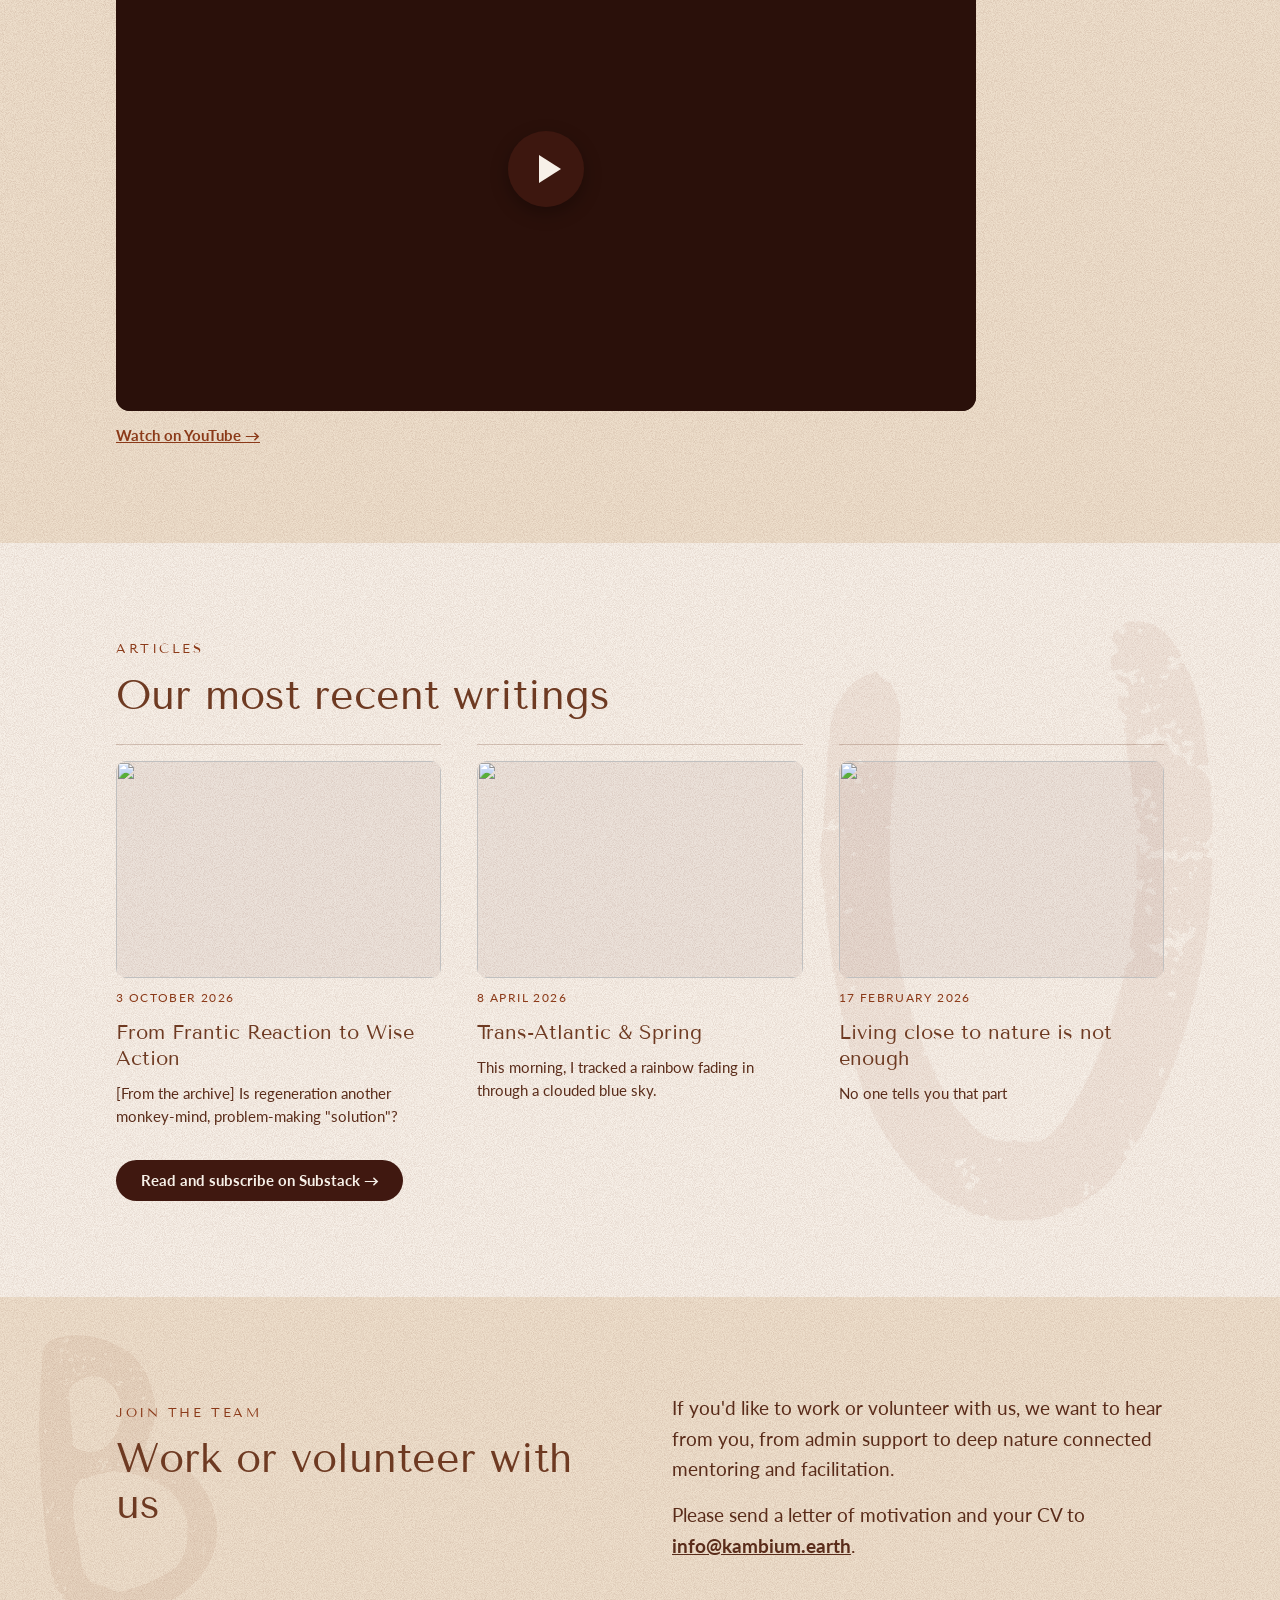
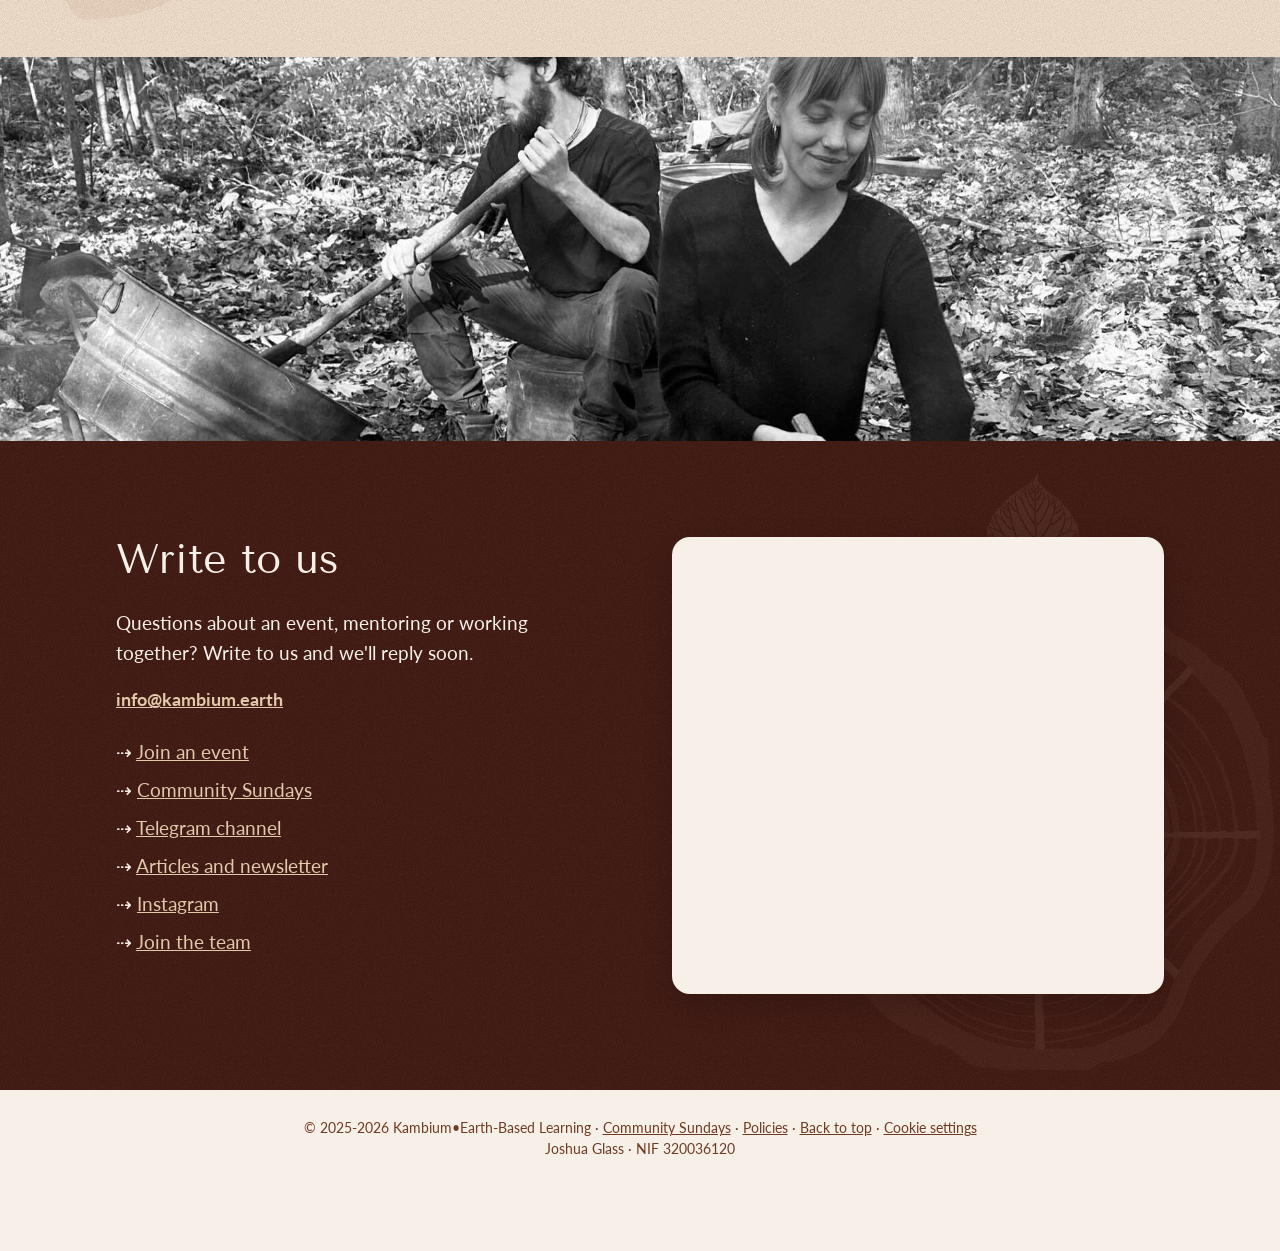
==== commit 65d75514: "Add consent-gated Meta pixel and booking link tracking Meta pixel 29039678249060546 loads only after" ====
--- a/index.html
+++ b/index.html
@@ -31,10 +31,16 @@
 <script>
 window.dataLayer=window.dataLayer||[];function gtag(){dataLayer.push(arguments);}
 var kc=null;try{kc=localStorage.getItem('kc')}catch(e){}
-gtag('consent','default',{ad_storage:'denied',ad_user_data:'denied',ad_personalization:'denied',analytics_storage:kc==='yes'?'granted':'denied'});
+gtag('consent','default',{ad_storage:'denied',ad_user_data:'denied',ad_personalization:'denied',analytics_storage:(kc==='yes'||kc==='yes2')?'granted':'denied'});
 gtag('js',new Date());gtag('config','G-C5XQDPP2Z3');
 </script>
 <script async src="https://www.googletagmanager.com/gtag/js?id=G-C5XQDPP2Z3"></script>
+<!-- Meta pixel with consent: not loaded and nothing sent until the visitor accepts (kc = 'yes2') -->
+<script>
+function kbPixel(){if(window.fbq)return;!function(f,b,e,v,n,t,s){if(f.fbq)return;n=f.fbq=function(){n.callMethod?n.callMethod.apply(n,arguments):n.queue.push(arguments)};if(!f._fbq)f._fbq=n;n.push=n;n.loaded=!0;n.version='2.0';n.queue=[];t=b.createElement(e);t.async=!0;t.src=v;s=b.getElementsByTagName(e)[0];s.parentNode.insertBefore(t,s)}(window,document,'script','https://connect.facebook.net/en_US/fbevents.js');
+fbq('init','29039678249060546');fbq('track','PageView');if(location.hostname==='sundays.kambium.earth')fbq('track','ViewContent',{content_name:'Wilderness Skills Community Sundays'});}
+if(kc==='yes2')kbPixel();
+</script>
 <link rel="preconnect" href="https://fonts.googleapis.com">
 <link rel="preconnect" href="https://fonts.gstatic.com" crossorigin>
 <link href="https://fonts.googleapis.com/css2?family=Tenor+Sans&family=Lato:ital,wght@0,300;0,400;0,700;1,400&display=swap" rel="stylesheet">
@@ -55,7 +61,7 @@
         <li class="drop"><a href="#events" aria-haspopup="true">Programs ▾</a>
           <ul class="sub">
             <li><a href="https://sundays.kambium.earth">Community Sundays</a></li>
-            <li><a href="https://www.tickettailor.com/events/kambiumpartners/2012165">Mentoring Foundation Training</a></li>
+            <li><a href="https://www.tickettailor.com/events/kambiumpartners/2012165" target="_blank" rel="noopener">Mentoring Foundation Training</a></li>
             <li><a href="/boys">Boys</a></li>
           </ul>
         </li>
@@ -92,8 +98,8 @@
       <div>
         <figure class="photo"><img src="images/image03.jpg" alt="A mentor and children sitting together on the ground, learning a skill by hand" loading="lazy" onerror="this.classList.add('missing')"><span class="ph-label">photo</span></figure>
         <h3>Nature Connection Depth Mentoring</h3>
-        <p>Group and 1-on-1 mentoring for youth, families, and adults to build awareness, resilience, and belonging through direct relationship with the Earth, rooted in the <a href="https://8shields.org/origins">8 Shields</a> cultural mentoring model.</p>
-        <a class="btn offer-btn" href="https://calendar.proton.me/bookings#GZW1XOMPQpm2MHKZGPfYGZZsphySYwBGRJtuwtjv81U=">Book a discovery call →</a>
+        <p>Group and 1-on-1 mentoring for youth, families, and adults to build awareness, resilience, and belonging through direct relationship with the Earth, rooted in the <a href="https://8shields.org/origins" target="_blank" rel="noopener">8 Shields</a> cultural mentoring model.</p>
+        <a class="btn offer-btn" href="https://calendar.proton.me/bookings#GZW1XOMPQpm2MHKZGPfYGZZsphySYwBGRJtuwtjv81U=" target="_blank" rel="noopener">Book a discovery call →</a>
       </div>
       <div>
         <figure class="photo"><img src="images/image09.jpg" alt="Hands lighting a small fire in dry grass" loading="lazy" onerror="this.classList.add('missing')"><span class="ph-label">photo</span></figure>
@@ -105,7 +111,7 @@
         <figure class="photo"><img src="images/image10.jpg" alt="Adults in a circle practising a hand skill together" loading="lazy" onerror="this.classList.add('missing')"><span class="ph-label">photo</span></figure>
         <h3>Nature-Connected Educator Training</h3>
         <p>Training and consulting for educators, mentors and facilitators to design and lead nature-based learning. Gain practical frameworks for guiding children and youth through cooperation with natural systems, bridging hands-on earth skills, mentoring methods, and experiential learning for thriving learning communities.</p>
-        <a class="btn offer-btn" href="https://www.tickettailor.com/events/kambiumpartners/2012165">Foundation Training, March 2027 →</a>
+        <a class="btn offer-btn" href="https://www.tickettailor.com/events/kambiumpartners/2012165" target="_blank" rel="noopener">Foundation Training, March 2027 →</a>
       </div>
     </div>
   </div>
@@ -146,7 +152,7 @@
         </div>
         <div>
           <h3>Tim Corcoran</h3>
-          <p>Founder of Purpose Mountain and co-founder of Twin Eagles Wilderness School. A certified Nature-Based Purpose Guide dedicated to personal mentoring and supporting people's deep connection with wild nature to discover their purpose and live their vision. With over two decades of experience, Tim leads men's groups, vision quests, and transformational ceremonies rooted in teachings from <a href="https://www.twineagles.org/lineage.html">his mentors and indigenous elders</a>. He is dedicated to healing cultural divides, fostering holistic health, and nurturing an earth caretaker movement, living as a heart-centered father and mentor.</p>
+          <p>Founder of Purpose Mountain and co-founder of Twin Eagles Wilderness School. A certified Nature-Based Purpose Guide dedicated to personal mentoring and supporting people's deep connection with wild nature to discover their purpose and live their vision. With over two decades of experience, Tim leads men's groups, vision quests, and transformational ceremonies rooted in teachings from <a href="https://www.twineagles.org/lineage.html" target="_blank" rel="noopener">his mentors and indigenous elders</a>. He is dedicated to healing cultural divides, fostering holistic health, and nurturing an earth caretaker movement, living as a heart-centered father and mentor.</p>
         </div>
       </div>
     </div>
@@ -188,32 +194,32 @@
           <p class="pdate"><span>11</span>Mar 2027</p>
           <figure class="photo pthumb"><img src="images/image14.jpg" alt="" loading="lazy" onerror="this.classList.add('missing')"></figure>
           <div class="ptext"><h4>Deep Nature Connection Mentoring Foundation Training</h4><p>11 to 14 March · Relíquias (Vale da Lua), Alentejo · Early bird €265 until 5 January</p></div>
-          <a class="btn light" href="https://www.tickettailor.com/events/kambiumpartners/2012165">Book →</a>
+          <a class="btn light" href="https://www.tickettailor.com/events/kambiumpartners/2012165" target="_blank" rel="noopener">Book →</a>
         </li>
       </ul>
-      <p class="tg">New dates go out first on our <a href="https://t.me/kambiumearth">Telegram channel</a>.</p>
+      <p class="tg">New dates go out first on our <a href="https://t.me/kambiumearth" target="_blank" rel="noopener">Telegram channel</a>.</p>
     </div>
 
     <details class="past" id="past">
       <summary class="subhead">Past events &amp; courses</summary>
       <div class="past-list">
-        <a class="past-item" href="https://buytickets.at/kambiumpartners/2012165">
+        <a class="past-item" href="https://buytickets.at/kambiumpartners/2012165" target="_blank" rel="noopener">
           <figure class="photo"><img src="images/image14.jpg" alt="" loading="lazy" onerror="this.classList.add('missing')"></figure>
           <div><h4>Deep Nature Connection Mentoring Foundation Training</h4><p>19 to 22 March 2026 · Relíquias, Alentejo</p></div>
         </a>
-        <a class="past-item" href="https://events.kambium.earth/events/kambiumearth/2107438">
+        <a class="past-item" href="https://events.kambium.earth/events/kambiumearth/2107438" target="_blank" rel="noopener">
           <figure class="photo"><img src="images/image12.jpg" alt="" loading="lazy" onerror="this.classList.add('missing')"></figure>
           <div><h4>The Edge of the Village: Permaculture &amp; Ecological Stewardship</h4><p>12 April 2026 · Terra Alta, Ulgueira</p></div>
         </a>
-        <a class="past-item" href="https://events.kambium.earth/events/kambiumearth/1795863">
+        <a class="past-item" href="https://events.kambium.earth/events/kambiumearth/1795863" target="_blank" rel="noopener">
           <figure class="photo"><img src="images/image06.jpg" alt="" loading="lazy" onerror="this.classList.add('missing')"></figure>
           <div><h4>Family Deep Nature Connection Overnight</h4><p>27 to 29 March 2026 · Abela, Alentejo</p></div>
         </a>
-        <a class="past-item" href="https://events.kambium.earth/events/kambiumearth/1987178">
+        <a class="past-item" href="https://events.kambium.earth/events/kambiumearth/1987178" target="_blank" rel="noopener">
           <figure class="photo"><img src="images/image02.jpg" alt="" loading="lazy" onerror="this.classList.add('missing')"></figure>
           <div><h4>Winter Wilderness Skills Community Days</h4><p>January to March 2026 · Colares, Sintra</p></div>
         </a>
-        <a class="past-item" href="https://events.kambium.earth/events/kambiumearth/1990423">
+        <a class="past-item" href="https://events.kambium.earth/events/kambiumearth/1990423" target="_blank" rel="noopener">
           <figure class="photo"><img src="images/image05.jpg" alt="" loading="lazy" onerror="this.classList.add('missing')"></figure>
           <div><h4>Adult Training: Nature-Connection &amp; Wilderness Skills</h4><p>28 February 2026 · Colares, Sintra</p></div>
         </a>
@@ -228,7 +234,7 @@
     <p class="kicker">See it for yourself</p>
     <h2>A taste of our 4-day adult wilderness program</h2>
     <div class="video"><button class="yt" type="button" data-id="8SbpHIgsKYU" aria-label="Play video: Kambium•Earth 4-day adult wilderness program" style="background-image:url(https://i.ytimg.com/vi/8SbpHIgsKYU/hqdefault.jpg)"><span class="yt-play"></span></button></div>
-    <p class="yt-alt"><a href="https://www.youtube.com/watch?v=8SbpHIgsKYU">Watch on YouTube →</a></p>
+    <p class="yt-alt"><a href="https://www.youtube.com/watch?v=8SbpHIgsKYU" target="_blank" rel="noopener">Watch on YouTube →</a></p>
   </div>
 </section>
 
@@ -238,11 +244,11 @@
     <p class="kicker">Articles</p>
     <h2>Our most recent writings</h2>
     <div class="kb-feed" id="kb-feed">
-      <a class="kb-card" href="https://joshuaglass.substack.com/p/from-frantic-reaction-to-wise-action"><div class="kb-thumb-frame"><img class="kb-thumb" loading="lazy" alt="" src="https://substackcdn.com/image/fetch/$s_!hG3H!,f_auto,q_auto:good,fl_progressive:steep/https://substack-post-media.s3.amazonaws.com/public/images/d0457e37-5b34-477e-aae1-82d6d5be892f_2211x1658.png"></div><p class="kb-date">3 October 2026</p><h3 class="kb-title">From Frantic Reaction to Wise Action</h3><p class="kb-excerpt">[From the archive] Is regeneration another monkey-mind, problem-making "solution"?</p></a>
-      <a class="kb-card" href="https://joshuaglass.substack.com/p/trans-atlantic-and-spring"><div class="kb-thumb-frame"><img class="kb-thumb" loading="lazy" alt="" src="https://substackcdn.com/image/fetch/$s_!H4HN!,f_auto,q_auto:good,fl_progressive:steep/https://substack-post-media.s3.amazonaws.com/public/images/4996b667-4f08-4530-9883-89f5f4b5367a_4032x3024.jpeg"></div><p class="kb-date">8 April 2026</p><h3 class="kb-title">Trans-Atlantic &amp; Spring</h3><p class="kb-excerpt">This morning, I tracked a rainbow fading in through a clouded blue sky.</p></a>
-      <a class="kb-card" href="https://joshuaglass.substack.com/p/living-close-to-nature-is-not-enough"><div class="kb-thumb-frame"><img class="kb-thumb" loading="lazy" alt="" src="https://substackcdn.com/image/fetch/$s_!k5fe!,f_auto,q_auto:good,fl_progressive:steep/https://substack-post-media.s3.amazonaws.com/public/images/9c69587e-85c4-4ef7-8b86-5d5c229ac3db_1024x608.png"></div><p class="kb-date">17 February 2026</p><h3 class="kb-title">Living close to nature is not enough</h3><p class="kb-excerpt">No one tells you that part</p></a>
-    </div>
-    <div class="btns"><a class="btn primary" href="https://joshuaglass.substack.com">Read and subscribe on Substack →</a></div>
+      <a class="kb-card" href="https://joshuaglass.substack.com/p/from-frantic-reaction-to-wise-action" target="_blank" rel="noopener"><div class="kb-thumb-frame"><img class="kb-thumb" loading="lazy" alt="" src="https://substackcdn.com/image/fetch/$s_!hG3H!,f_auto,q_auto:good,fl_progressive:steep/https://substack-post-media.s3.amazonaws.com/public/images/d0457e37-5b34-477e-aae1-82d6d5be892f_2211x1658.png"></div><p class="kb-date">3 October 2026</p><h3 class="kb-title">From Frantic Reaction to Wise Action</h3><p class="kb-excerpt">[From the archive] Is regeneration another monkey-mind, problem-making "solution"?</p></a>
+      <a class="kb-card" href="https://joshuaglass.substack.com/p/trans-atlantic-and-spring" target="_blank" rel="noopener"><div class="kb-thumb-frame"><img class="kb-thumb" loading="lazy" alt="" src="https://substackcdn.com/image/fetch/$s_!H4HN!,f_auto,q_auto:good,fl_progressive:steep/https://substack-post-media.s3.amazonaws.com/public/images/4996b667-4f08-4530-9883-89f5f4b5367a_4032x3024.jpeg"></div><p class="kb-date">8 April 2026</p><h3 class="kb-title">Trans-Atlantic &amp; Spring</h3><p class="kb-excerpt">This morning, I tracked a rainbow fading in through a clouded blue sky.</p></a>
+      <a class="kb-card" href="https://joshuaglass.substack.com/p/living-close-to-nature-is-not-enough" target="_blank" rel="noopener"><div class="kb-thumb-frame"><img class="kb-thumb" loading="lazy" alt="" src="https://substackcdn.com/image/fetch/$s_!k5fe!,f_auto,q_auto:good,fl_progressive:steep/https://substack-post-media.s3.amazonaws.com/public/images/9c69587e-85c4-4ef7-8b86-5d5c229ac3db_1024x608.png"></div><p class="kb-date">17 February 2026</p><h3 class="kb-title">Living close to nature is not enough</h3><p class="kb-excerpt">No one tells you that part</p></a>
+    </div>
+    <div class="btns"><a class="btn primary" href="https://joshuaglass.substack.com" target="_blank" rel="noopener">Read and subscribe on Substack →</a></div>
   </div>
 </section>
 
@@ -273,9 +279,9 @@
       <ul class="links">
         <li>⇢ <a class="link" href="#events">Join an event</a></li>
         <li>⇢ <a class="link" href="https://sundays.kambium.earth">Community Sundays</a></li>
-        <li>⇢ <a class="link" href="https://t.me/kambiumearth">Telegram channel</a></li>
-        <li>⇢ <a class="link" href="https://joshuaglass.substack.com">Articles and newsletter</a></li>
-        <li>⇢ <a class="link" href="https://instagram.com/kambium.earth">Instagram</a></li>
+        <li>⇢ <a class="link" href="https://t.me/kambiumearth" target="_blank" rel="noopener">Telegram channel</a></li>
+        <li>⇢ <a class="link" href="https://joshuaglass.substack.com" target="_blank" rel="noopener">Articles and newsletter</a></li>
+        <li>⇢ <a class="link" href="https://instagram.com/kambium.earth" target="_blank" rel="noopener">Instagram</a></li>
         <li>⇢ <a class="link" href="#apply">Join the team</a></li>
       </ul>
     </div>
@@ -297,7 +303,7 @@
 </main>
 
 <footer>
-  <p>© 2025-2026 Kambium•Earth-Based Learning · <a href="https://sundays.kambium.earth">Community Sundays</a> · <a href="https://drive.proton.me/urls/AQDGAWS4RG#cQ1Fu6TGTJFh">Policies</a> · <a href="#top">Back to top</a> · <a href="#" id="kc-open">Cookie settings</a></p>
+  <p>© 2025-2026 Kambium•Earth-Based Learning · <a href="https://sundays.kambium.earth">Community Sundays</a> · <a href="https://drive.proton.me/urls/AQDGAWS4RG#cQ1Fu6TGTJFh" target="_blank" rel="noopener">Policies</a> · <a href="#top">Back to top</a> · <a href="#" id="kc-open">Cookie settings</a></p>
   <p>Joshua Glass · NIF 320036120</p>
 </footer>
 
@@ -314,14 +320,17 @@
 (function(){function load(){if(window.Tally){Tally.loadEmbeds();return}document.querySelectorAll('iframe[data-tally-src]:not([src])').forEach(function(e){e.src=e.dataset.tallySrc})}setTimeout(load,2500)})();
 </script>
 <div id="kc-banner" hidden role="dialog" aria-label="Cookie choice" style="position:fixed;left:16px;right:16px;bottom:16px;z-index:100;max-width:560px;margin:0 auto;background:var(--bark);color:var(--parchment);border:1px solid var(--sand);border-radius:16px;padding:18px 20px;box-shadow:0 10px 30px rgba(64,24,16,.35);font-size:.95rem;line-height:1.5">
-  <p style="margin:0 0 12px">May we use analytics cookies? They show us which parts of this page are useful, so we can serve you better. We never see who you are, and we never sell your data or use it for ads.</p>
+  <p style="margin:0 0 12px">May we use cookies from Google Analytics and Meta? They show us which parts of this page are useful and which of our Instagram and Facebook ads bring people here. We never see who you are, and we never sell your data.</p>
   <div class="btns"><button type="button" data-yes class="btn sandbtn" style="cursor:pointer;font-family:inherit">Yes, that's fine</button><button type="button" data-no class="btn ghost" style="cursor:pointer;font-family:inherit;background:none">No thanks</button></div>
 </div>
 <script>
-(function(){var b=document.getElementById('kc-banner');function show(){b.hidden=false}var c=null;try{c=localStorage.getItem('kc')}catch(e){}if(!c)show();
-function set(v){try{localStorage.setItem('kc',v)}catch(e){}b.hidden=true;gtag('consent','update',{analytics_storage:v==='yes'?'granted':'denied'})}
-b.querySelector('[data-yes]').onclick=function(){set('yes')};b.querySelector('[data-no]').onclick=function(){set('no')};
+(function(){var b=document.getElementById('kc-banner');function show(){b.hidden=false}var c=null;try{c=localStorage.getItem('kc')}catch(e){}if(!c||c==='yes')show();
+function set(v){try{localStorage.setItem('kc',v)}catch(e){}b.hidden=true;gtag('consent','update',{analytics_storage:v==='yes2'?'granted':'denied'});if(v==='yes2')kbPixel();else if(window.fbq)fbq('consent','revoke')}
+b.querySelector('[data-yes]').onclick=function(){set('yes2')};b.querySelector('[data-no]').onclick=function(){set('no')};
 var l=document.getElementById('kc-open');if(l)l.onclick=function(e){e.preventDefault();show()};})();
+(function(){var q=new URLSearchParams(location.search),r=q.get('ref')||(q.get('utm_source')==='meta'?'meta':null);
+document.querySelectorAll('a[href^="https://events.kambium.earth"]').forEach(function(a){if(r){try{var u=new URL(a.href);u.searchParams.set('ref',r);a.href=u.toString()}catch(e){}}
+a.addEventListener('click',function(){if(window.fbq)fbq('trackCustom','BookClick',{link:a.href.split('?')[0]})})});})();
 </script>
 <script>
 (function(){var h=document.querySelector('header.nav'),b=h&&h.querySelector('.menu-btn');if(!b)return;
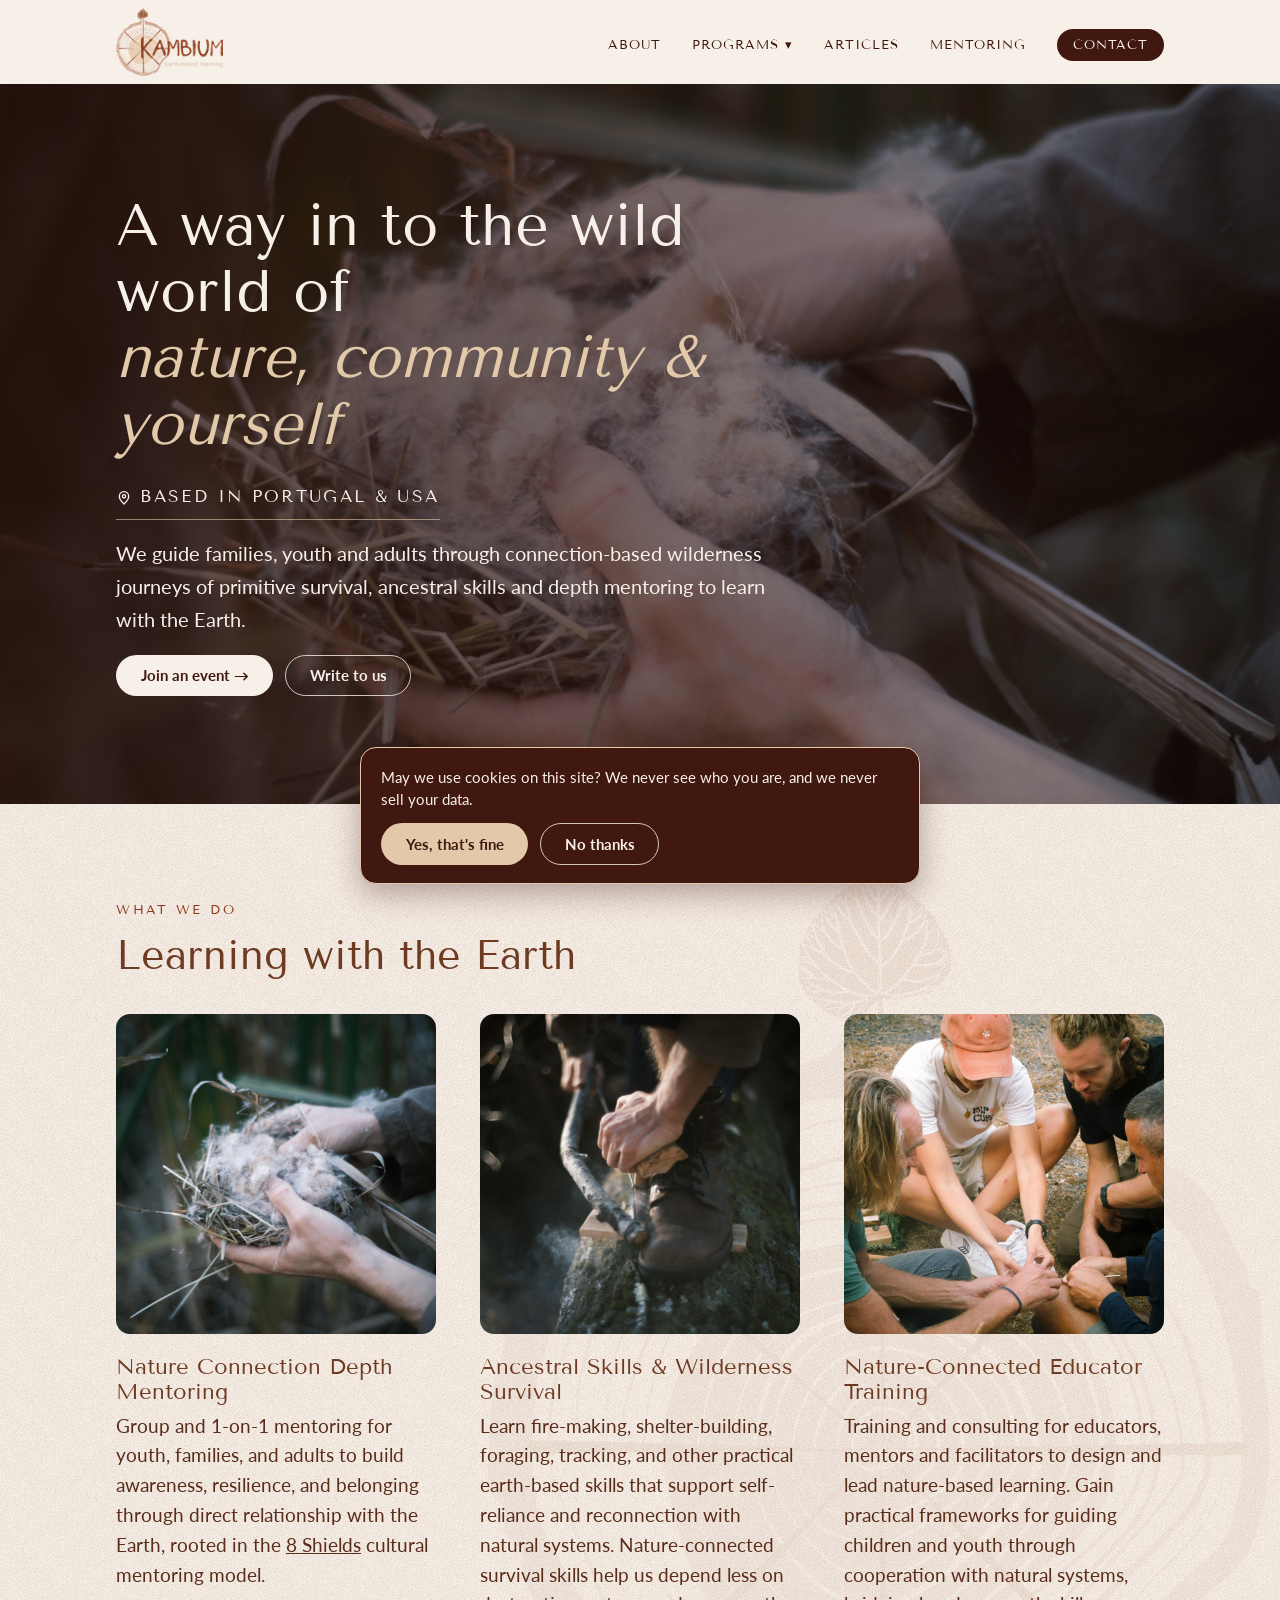
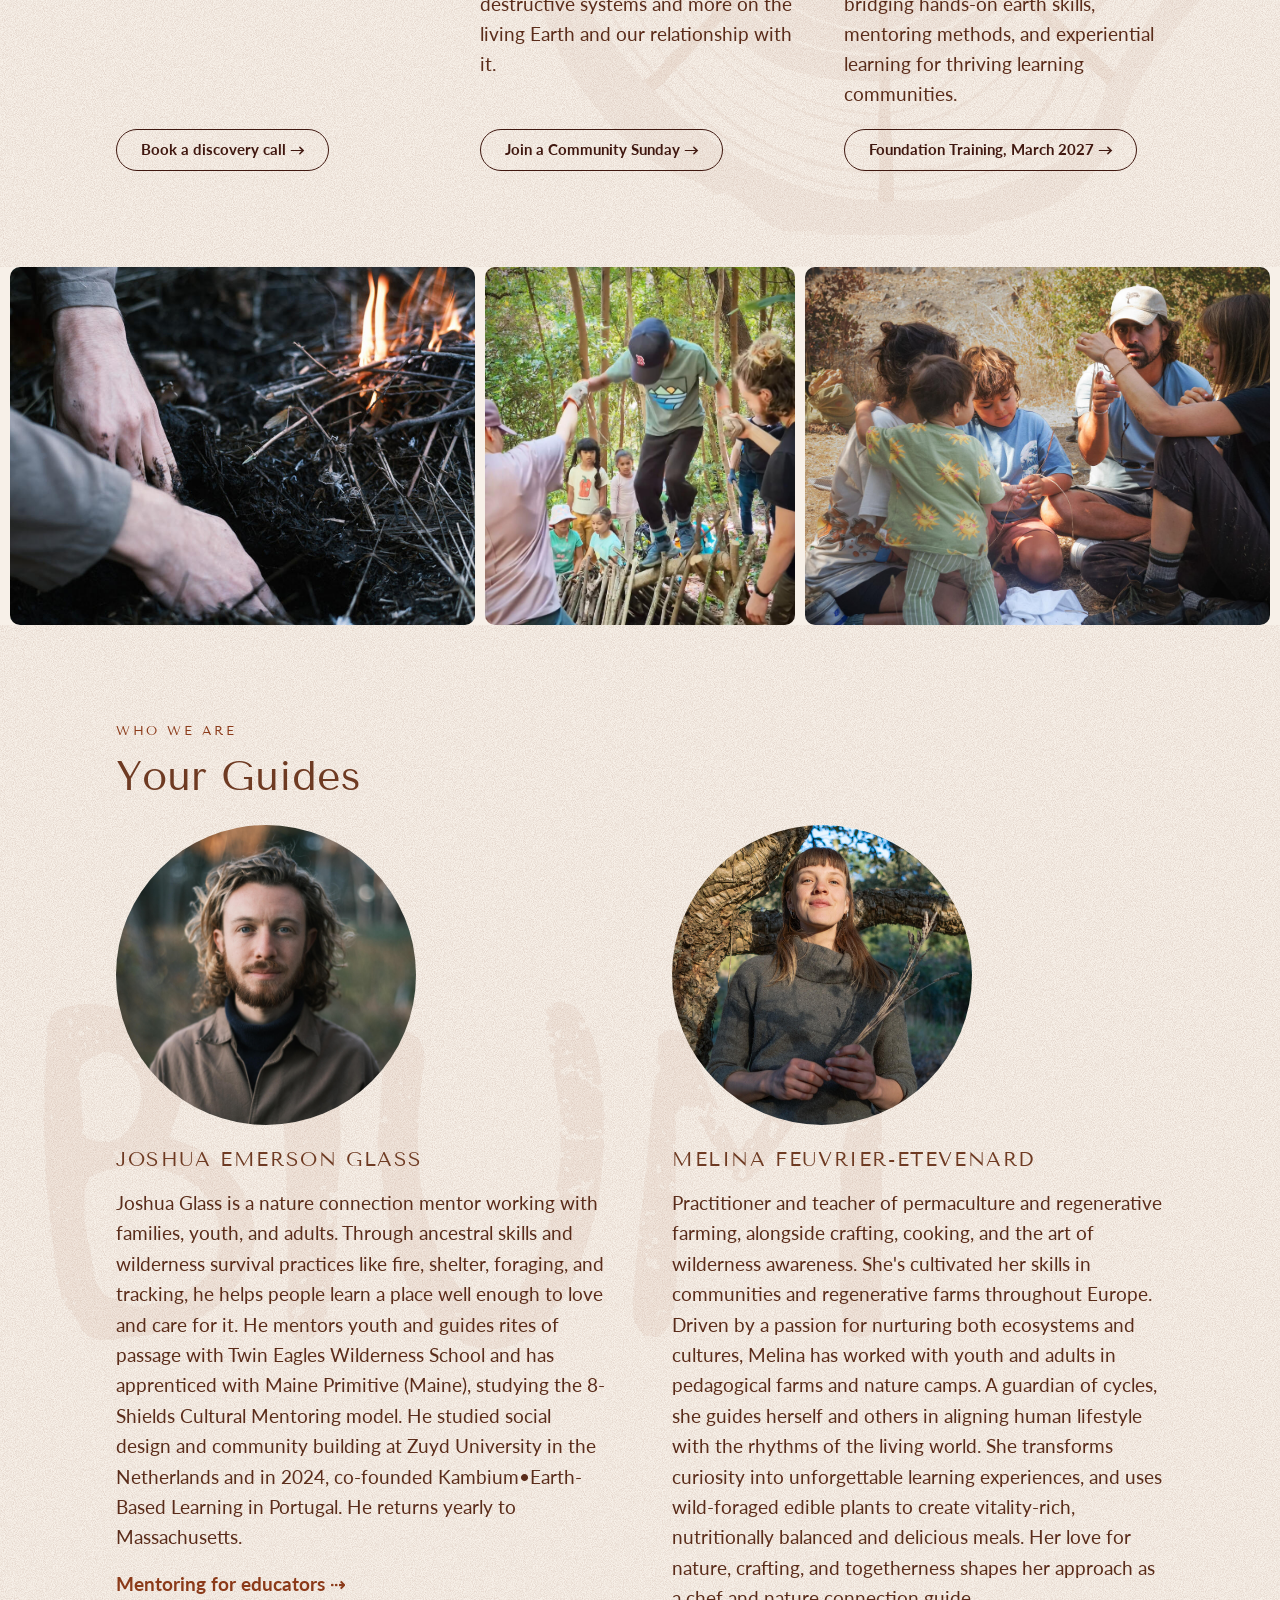
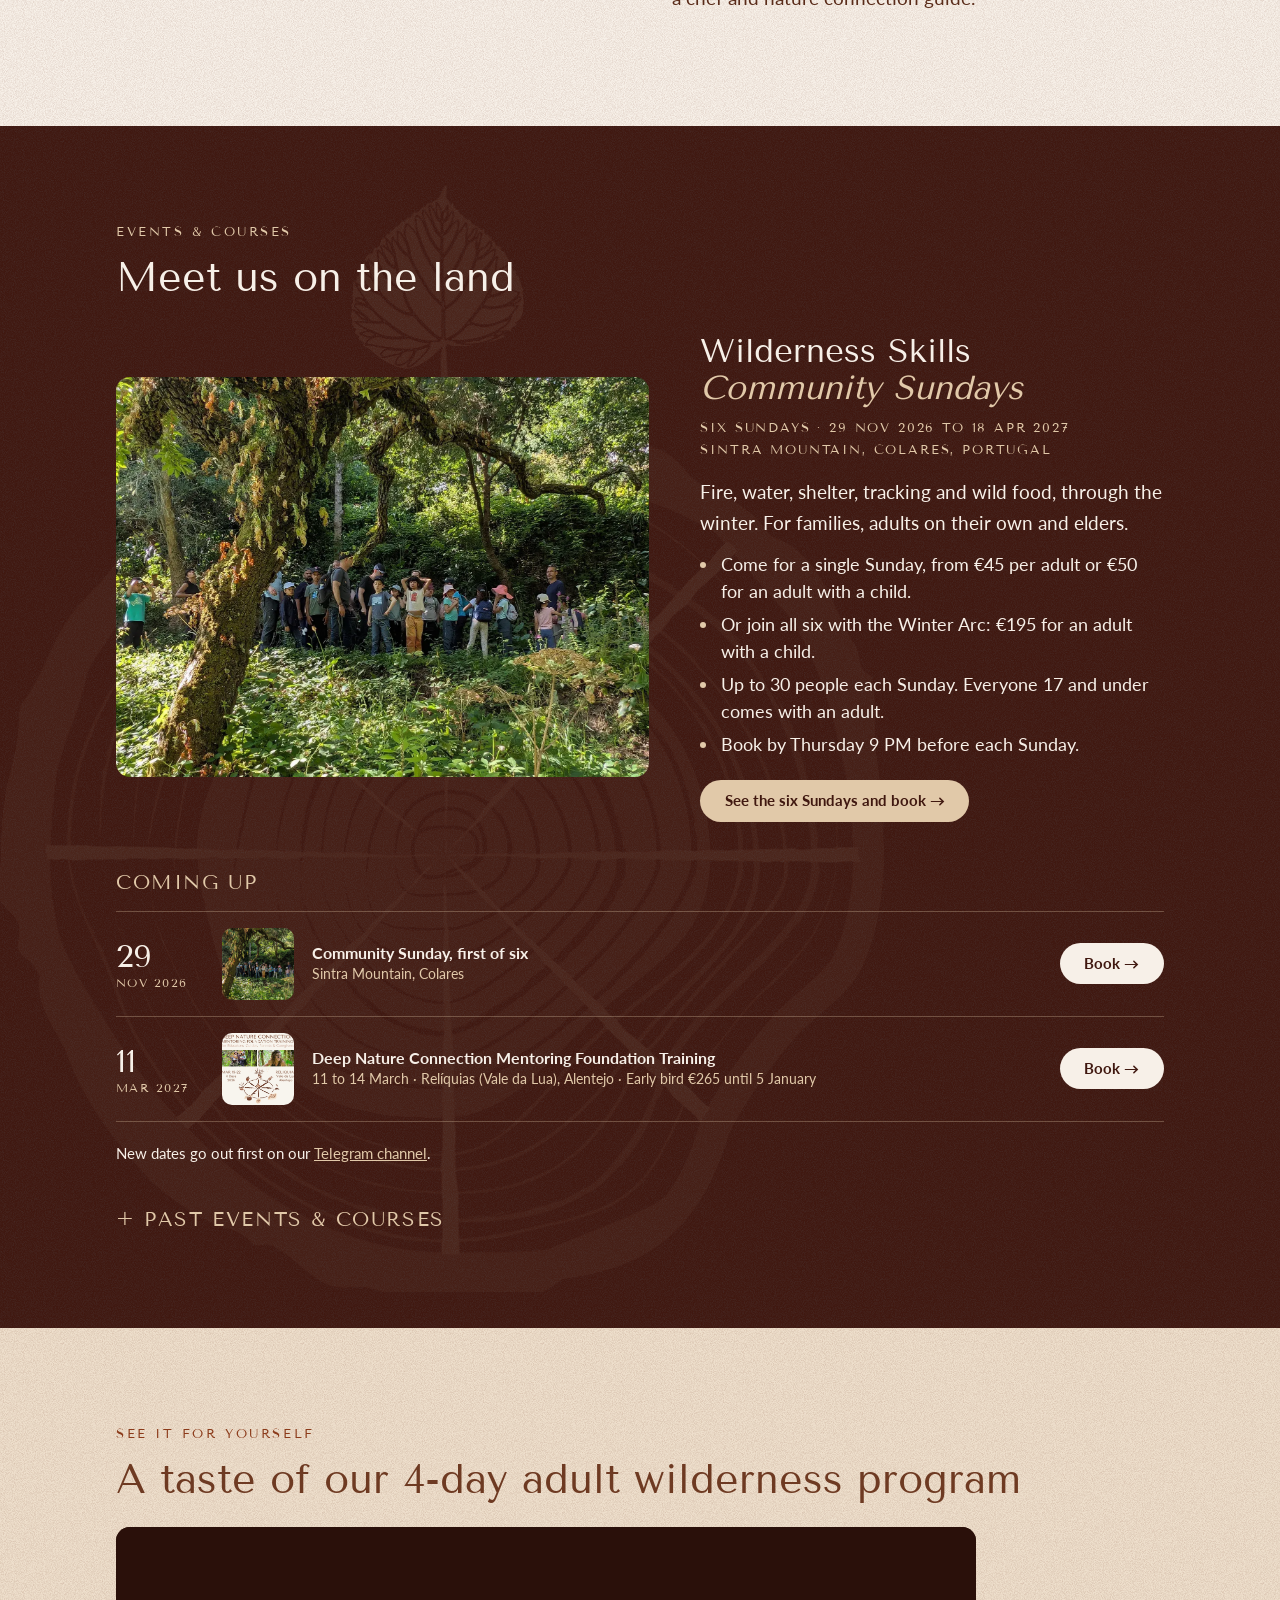
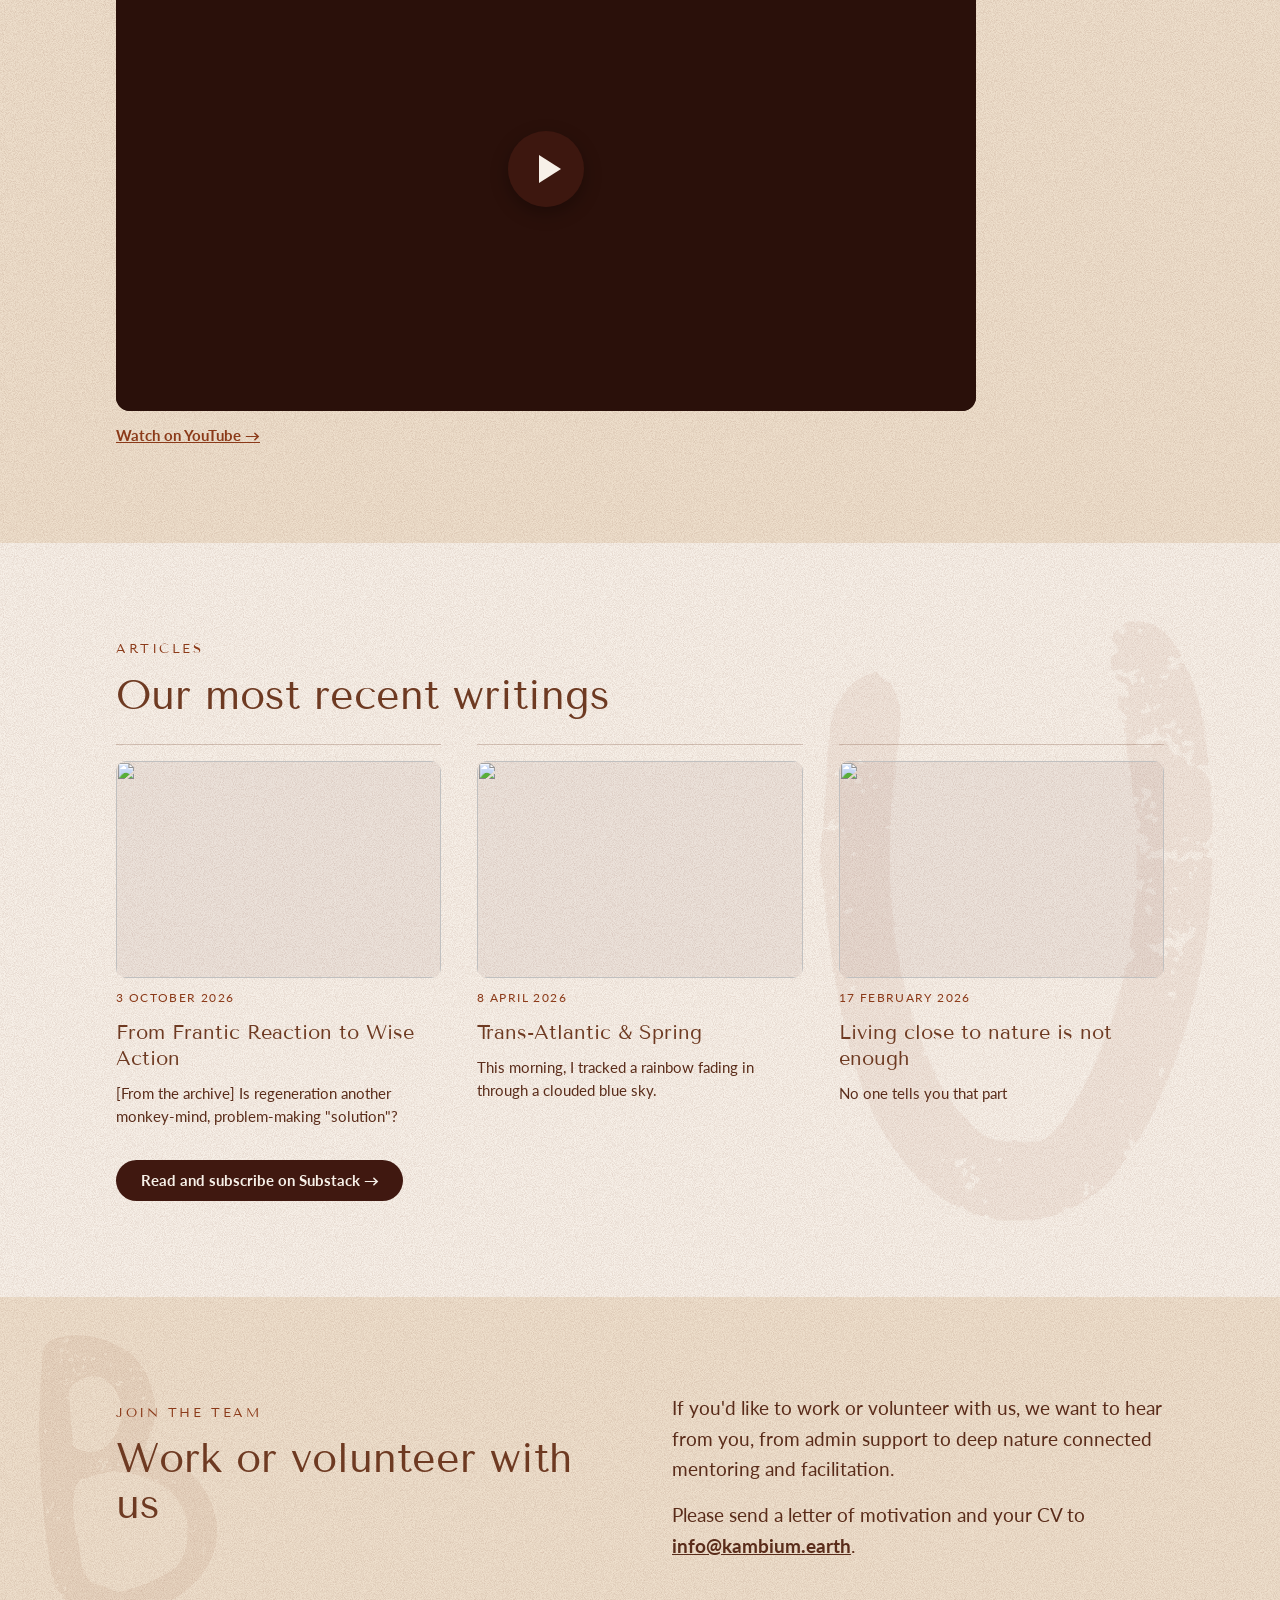
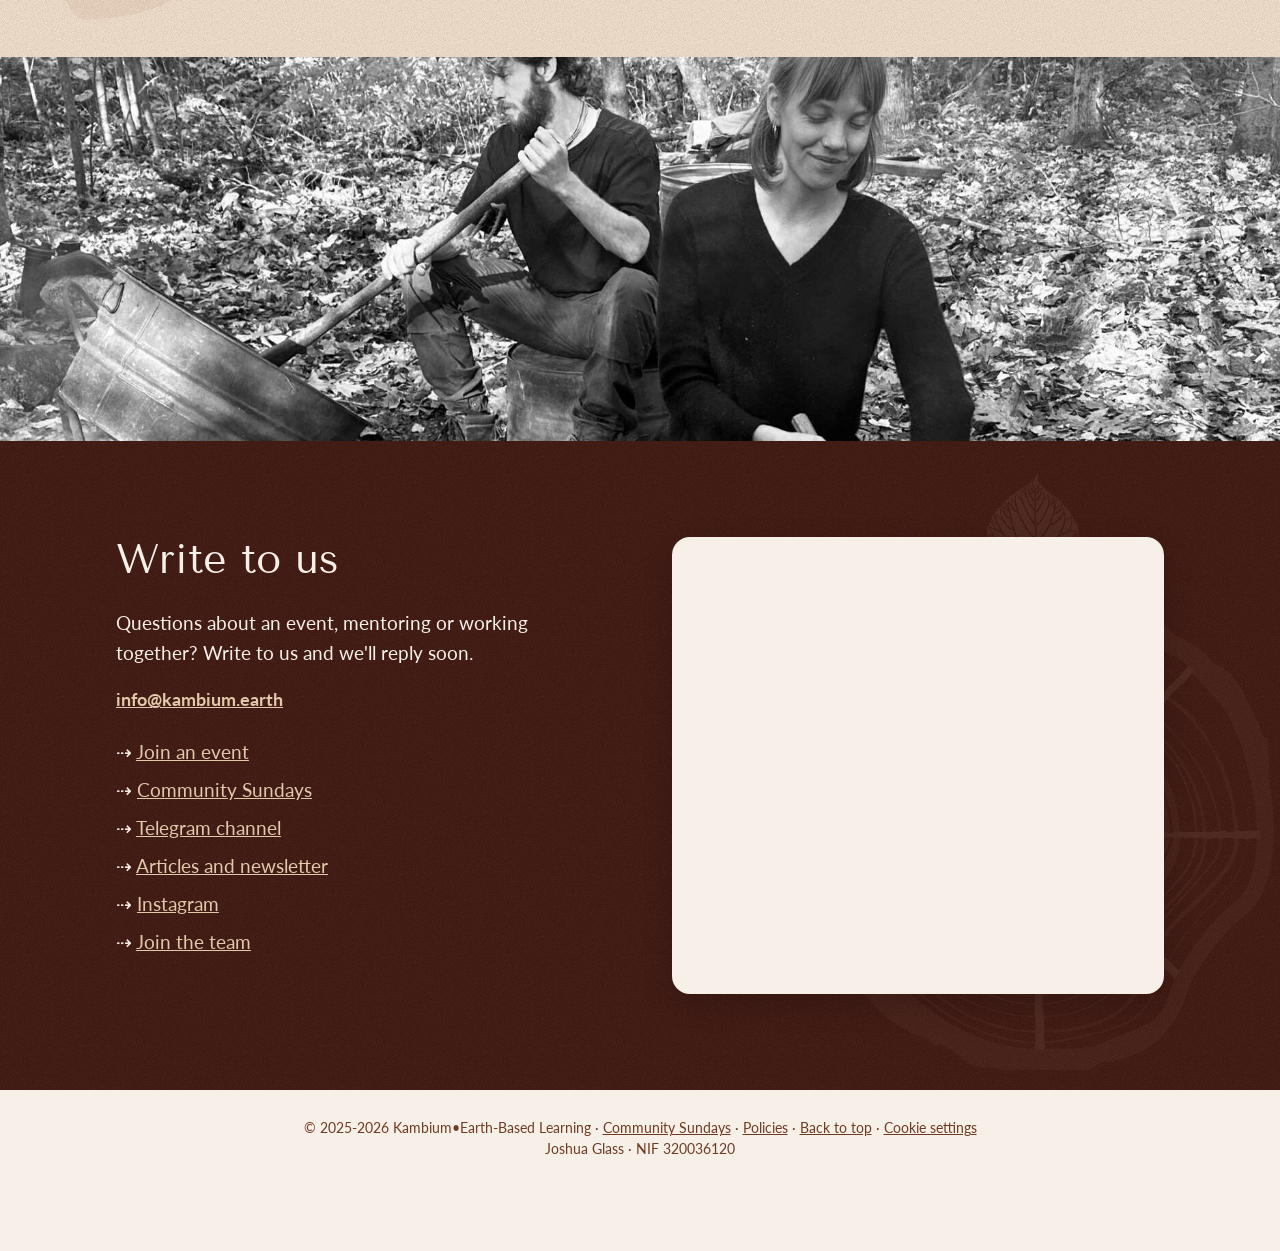
==== commit 819ad0de: "Revise cookie consent message for clarity Updated cookie consent message to remove specific referenc" ====
--- a/index.html
+++ b/index.html
@@ -320,7 +320,7 @@
 (function(){function load(){if(window.Tally){Tally.loadEmbeds();return}document.querySelectorAll('iframe[data-tally-src]:not([src])').forEach(function(e){e.src=e.dataset.tallySrc})}setTimeout(load,2500)})();
 </script>
 <div id="kc-banner" hidden role="dialog" aria-label="Cookie choice" style="position:fixed;left:16px;right:16px;bottom:16px;z-index:100;max-width:560px;margin:0 auto;background:var(--bark);color:var(--parchment);border:1px solid var(--sand);border-radius:16px;padding:18px 20px;box-shadow:0 10px 30px rgba(64,24,16,.35);font-size:.95rem;line-height:1.5">
-  <p style="margin:0 0 12px">May we use cookies from Google Analytics and Meta? They show us which parts of this page are useful and which of our Instagram and Facebook ads bring people here. We never see who you are, and we never sell your data.</p>
+  <p style="margin:0 0 12px">May we use cookies on this site? We never see who you are, and we never sell your data.</p>
   <div class="btns"><button type="button" data-yes class="btn sandbtn" style="cursor:pointer;font-family:inherit">Yes, that's fine</button><button type="button" data-no class="btn ghost" style="cursor:pointer;font-family:inherit;background:none">No thanks</button></div>
 </div>
 <script>
